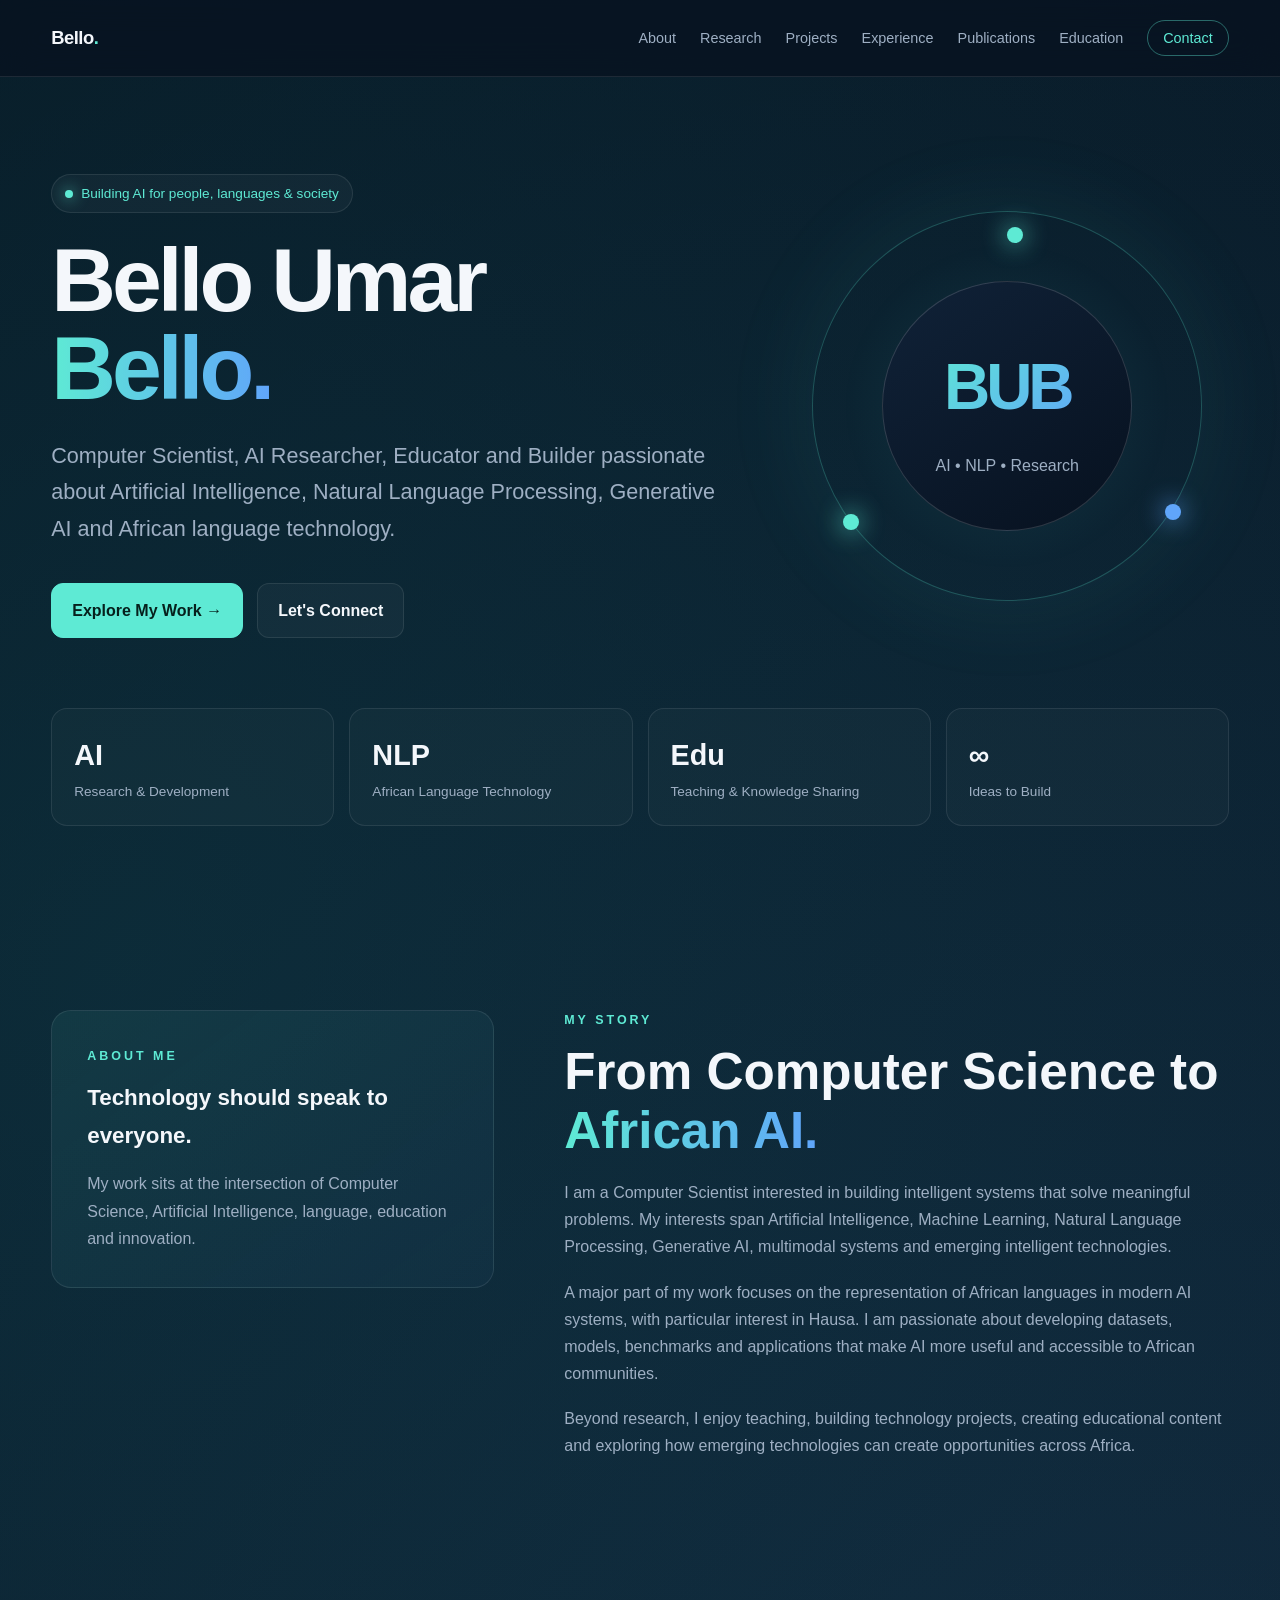
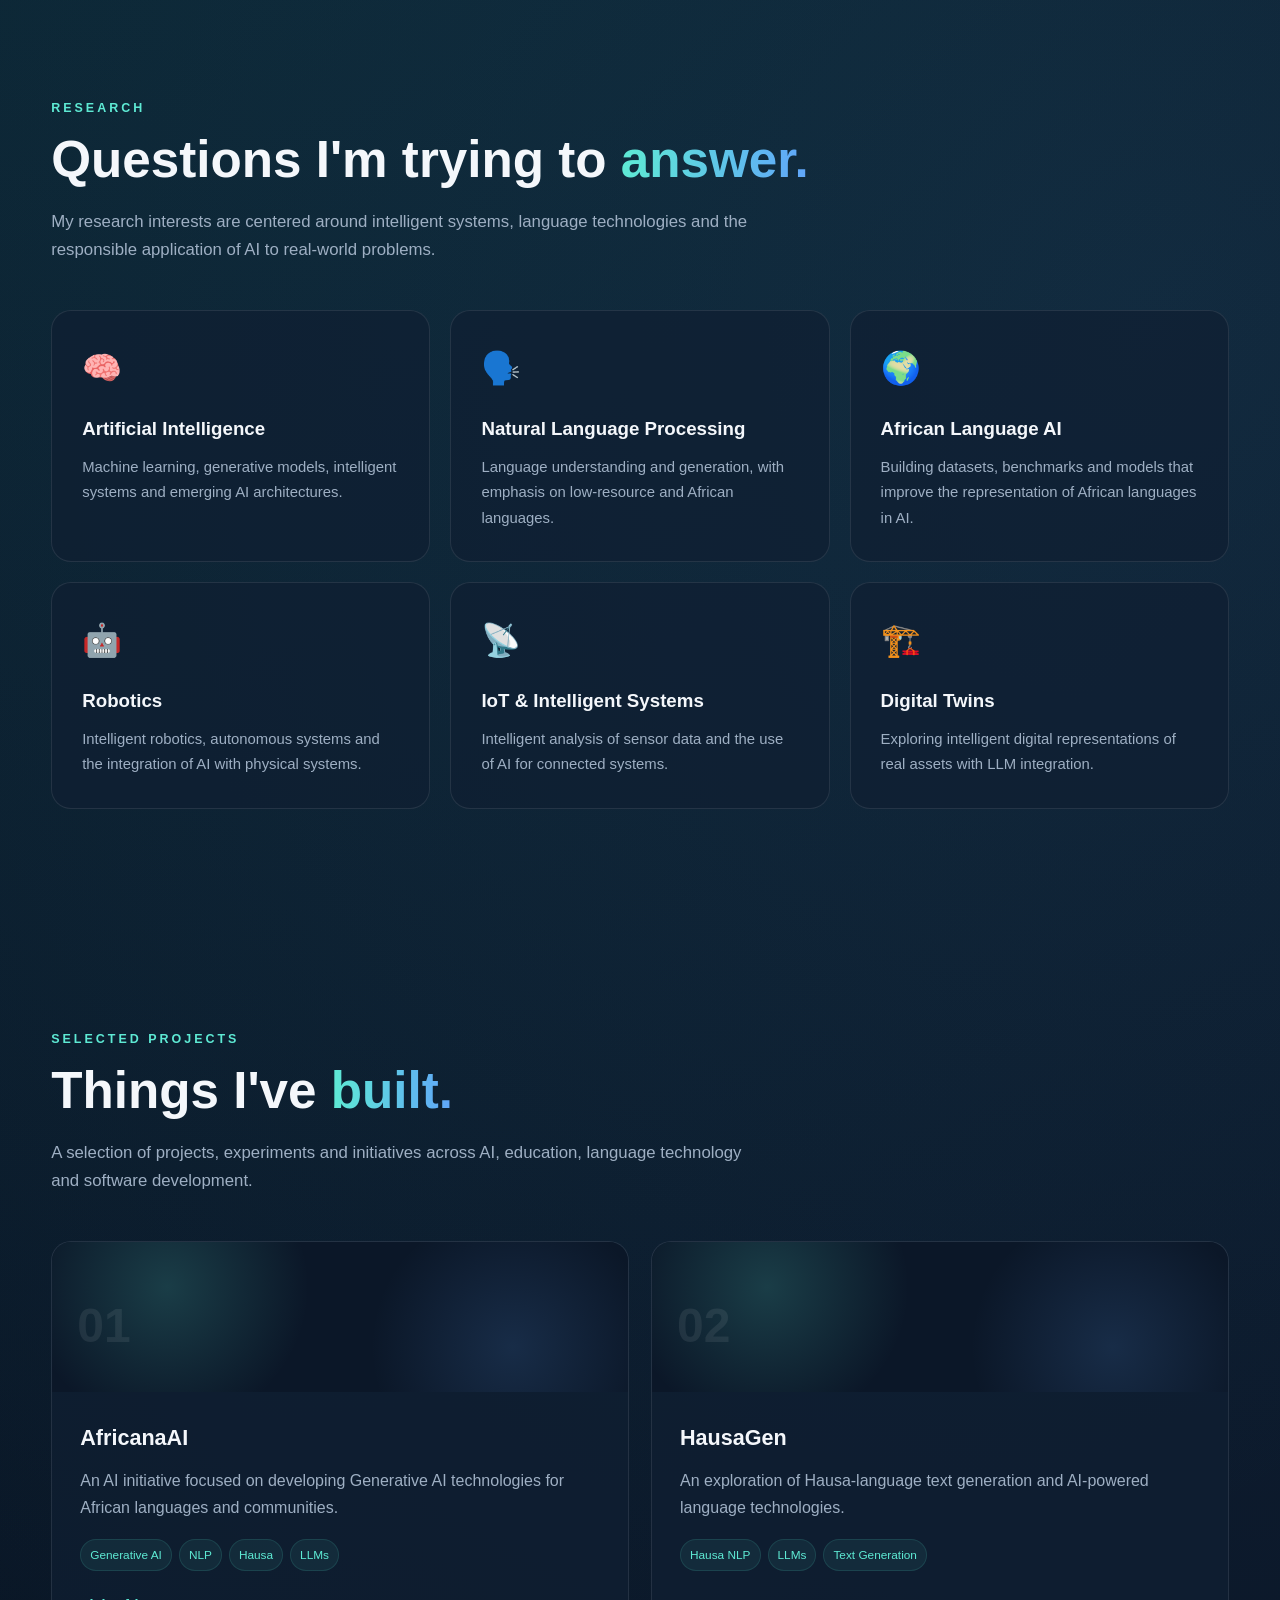
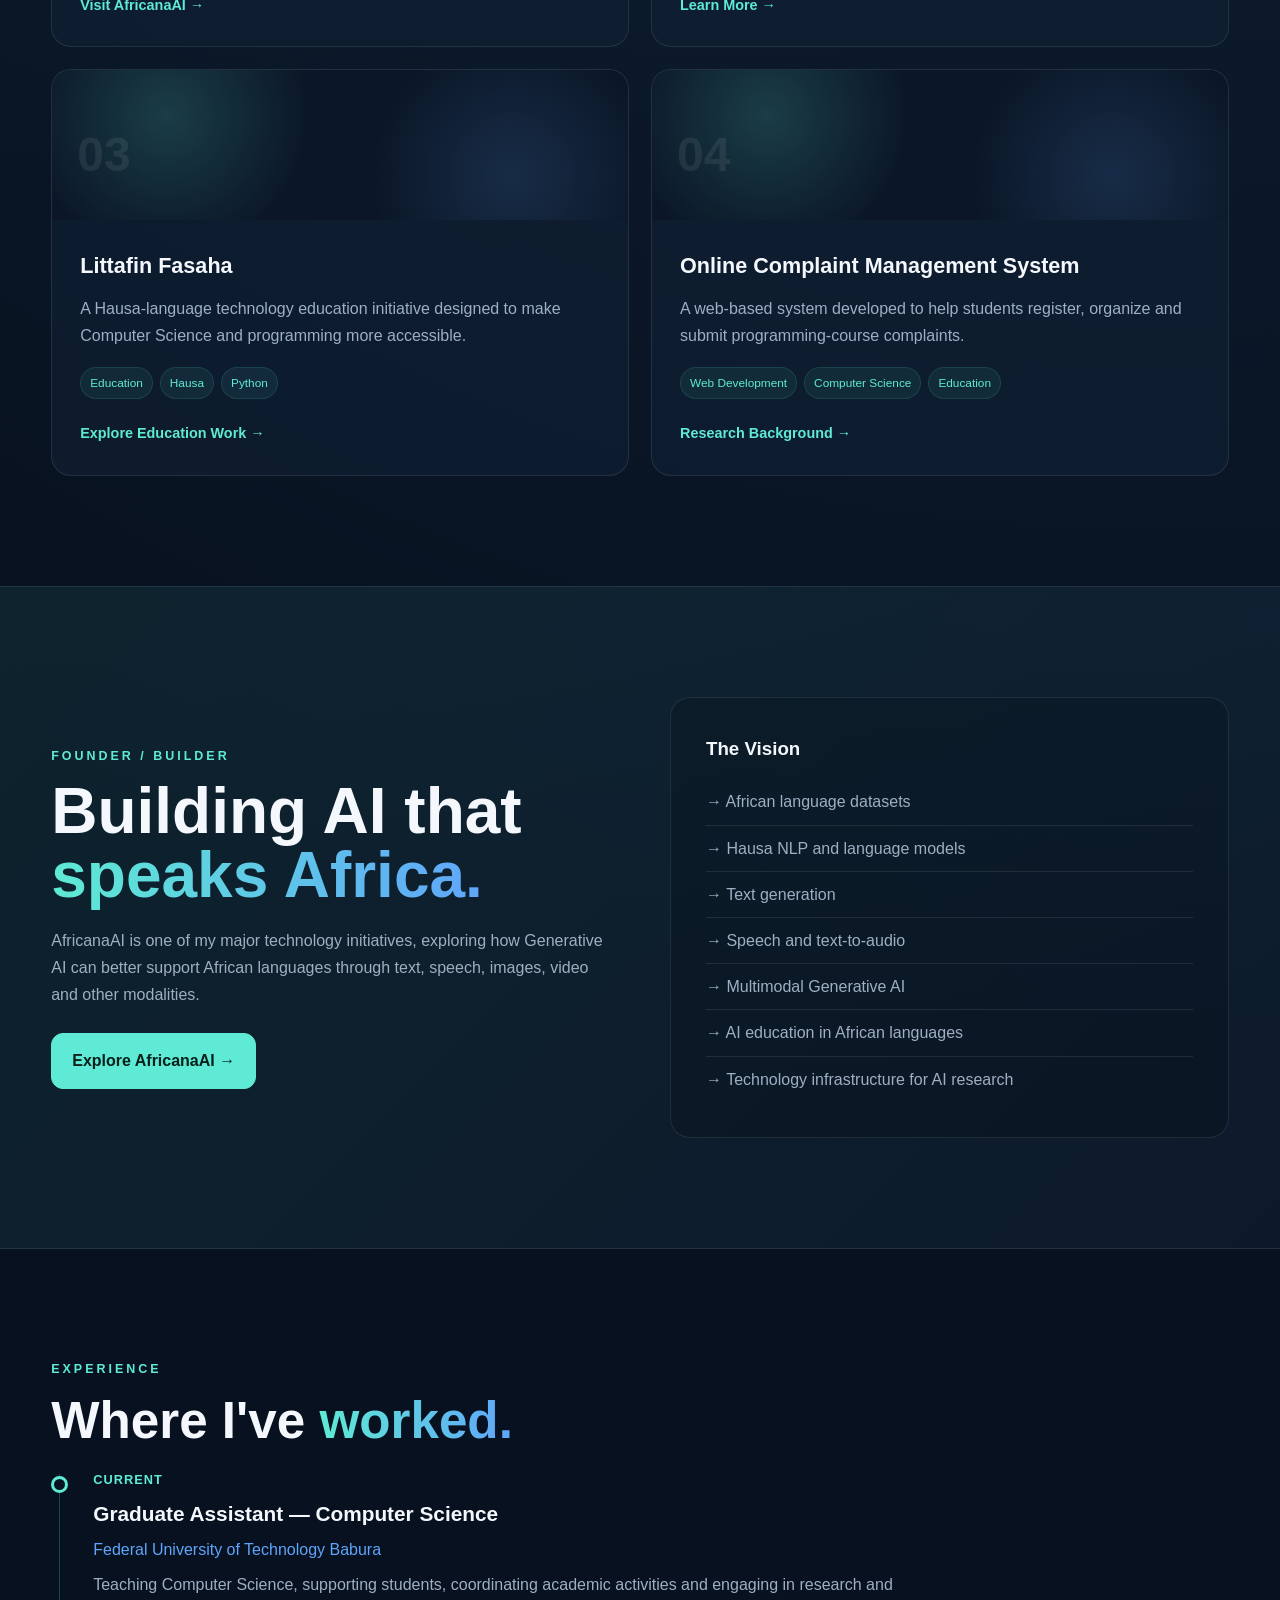
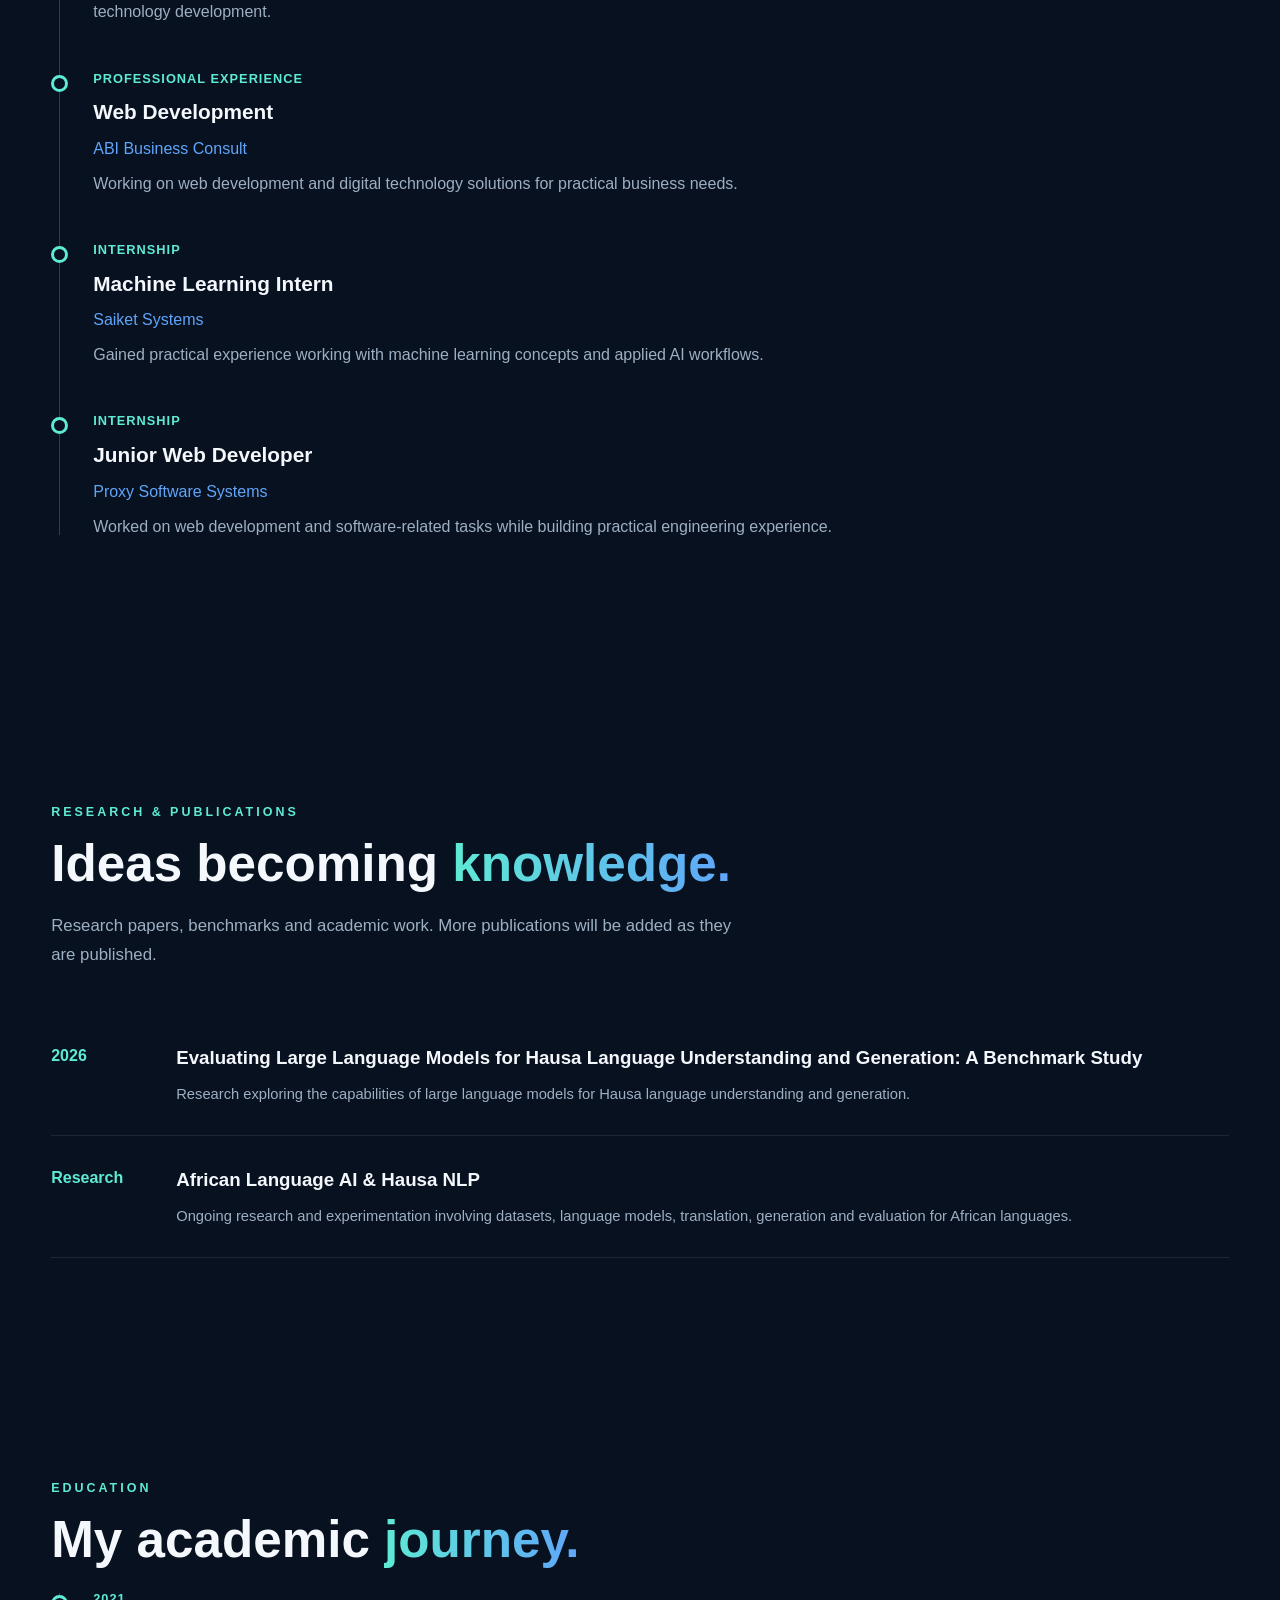
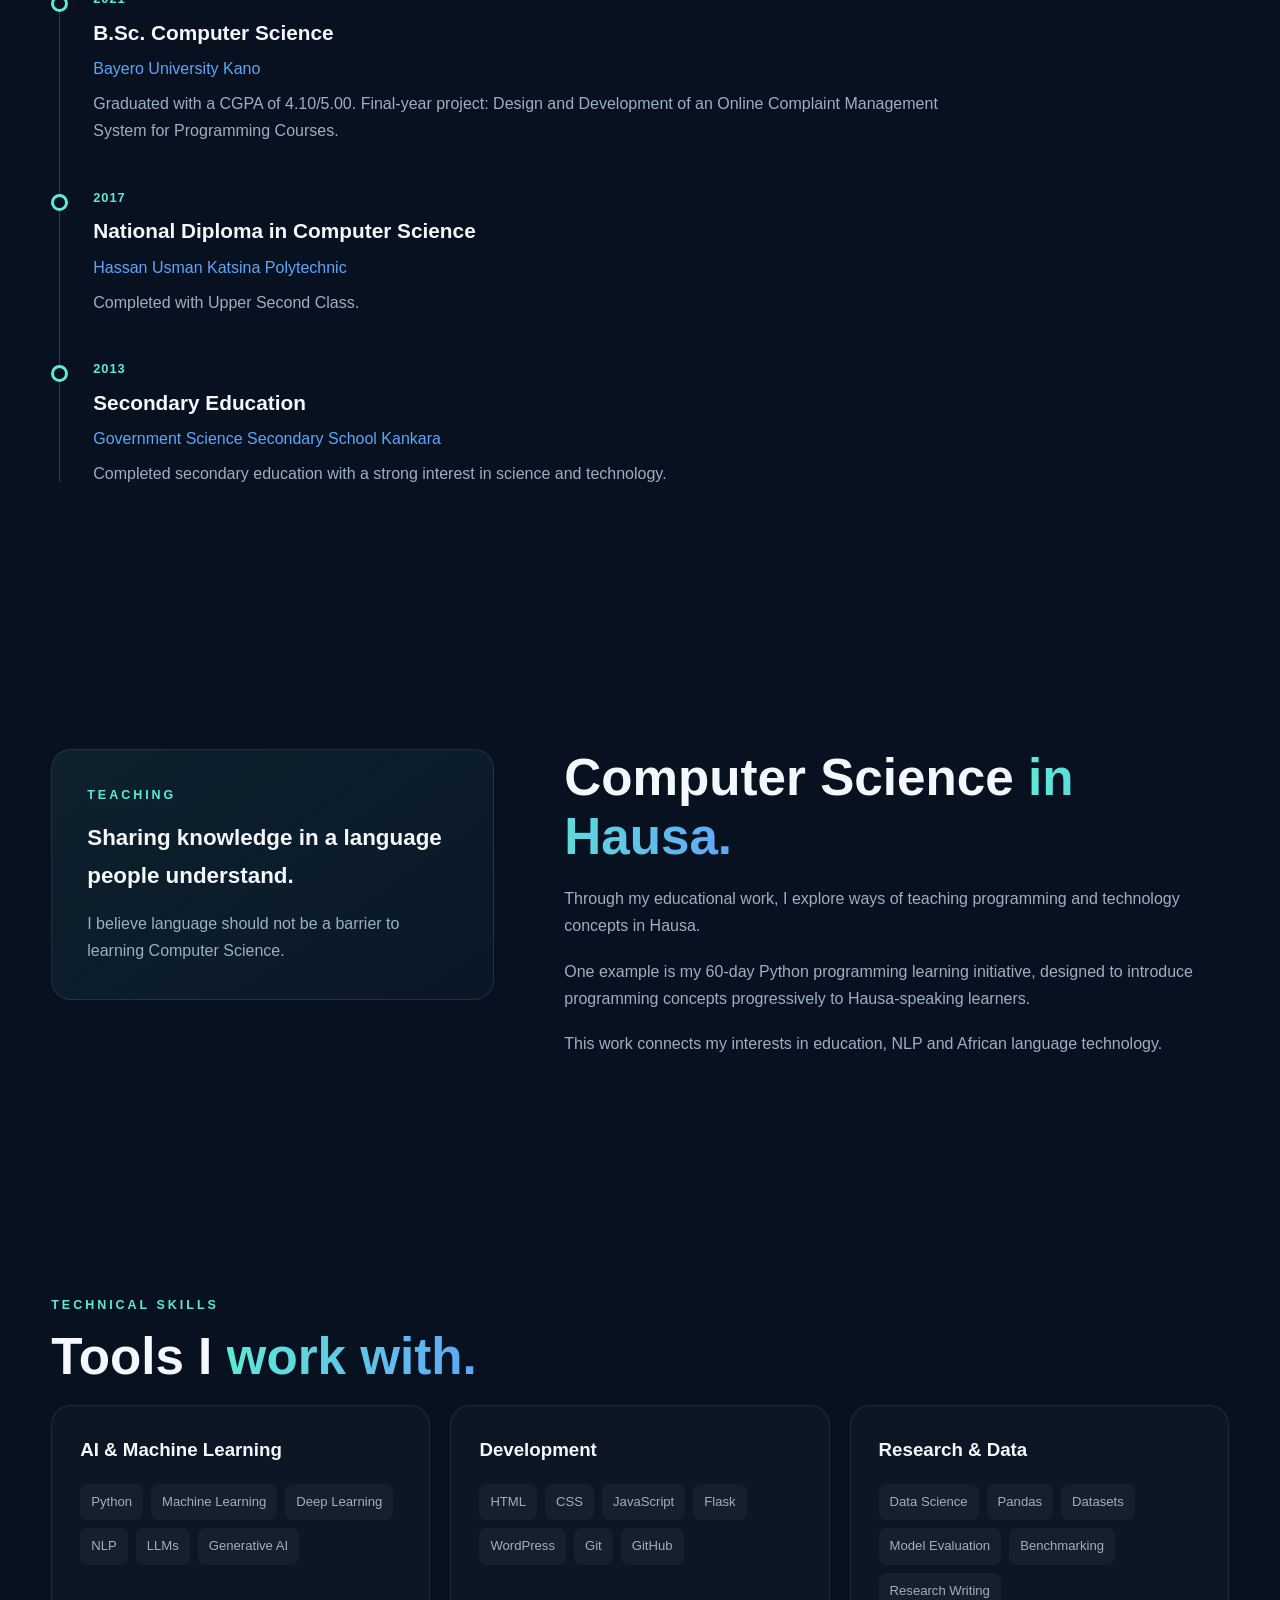
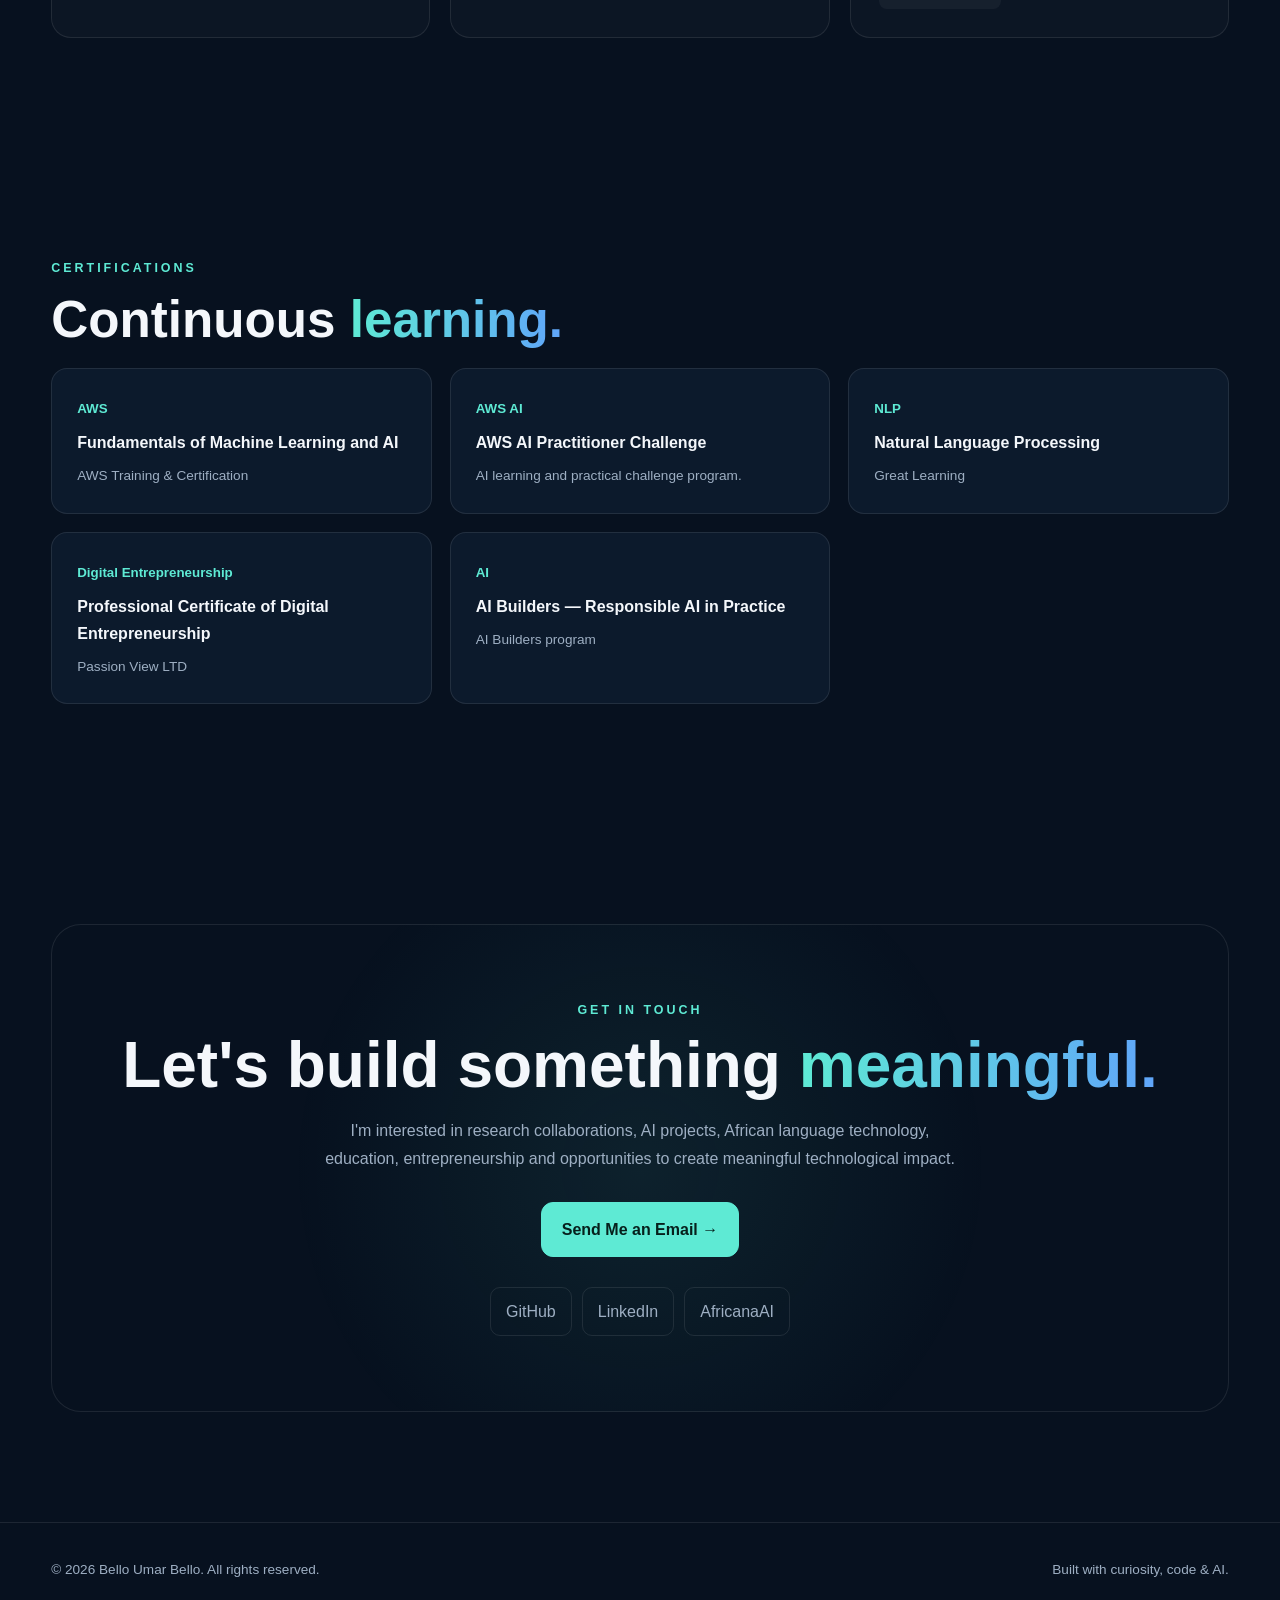
==== index.html @ d1563f97 "Create index.html" ====
<!DOCTYPE html>
<html lang="en">
<head>
    <meta charset="UTF-8">
    <meta name="viewport" content="width=device-width, initial-scale=1.0">

    <title>Bello Umar Bello | AI Researcher & Computer Scientist</title>

    <meta name="description" content="Bello Umar Bello — Computer Scientist, AI Researcher, Educator, and Founder working on African Language AI, NLP, Generative AI, and intelligent systems.">

    <meta name="author" content="Bello Umar Bello">

    <style>

        /* =========================================================
           GLOBAL
        ========================================================= */

        :root {
            --bg: #07111f;
            --bg-secondary: #0b1728;
            --card: rgba(16, 31, 50, 0.72);
            --card-solid: #0f1d30;
            --text: #f4f7fb;
            --muted: #9eafc3;
            --primary: #5eead4;
            --primary-dark: #14b8a6;
            --blue: #60a5fa;
            --border: rgba(255,255,255,0.09);
            --shadow: 0 20px 60px rgba(0,0,0,0.28);
            --radius: 20px;
            --max-width: 1180px;
        }

        * {
            margin: 0;
            padding: 0;
            box-sizing: border-box;
        }

        html {
            scroll-behavior: smooth;
        }

        body {
            font-family: Inter, -apple-system, BlinkMacSystemFont, "Segoe UI",
                         Roboto, Helvetica, Arial, sans-serif;
            background:
                radial-gradient(circle at 10% 10%, rgba(20,184,166,0.12), transparent 28%),
                radial-gradient(circle at 90% 20%, rgba(96,165,250,0.12), transparent 30%),
                var(--bg);
            color: var(--text);
            line-height: 1.7;
            overflow-x: hidden;
        }

        a {
            color: inherit;
            text-decoration: none;
        }

        img {
            max-width: 100%;
        }

        .container {
            width: min(92%, var(--max-width));
            margin: auto;
        }

        .section {
            padding: 110px 0;
            position: relative;
        }

        .section-label {
            color: var(--primary);
            text-transform: uppercase;
            letter-spacing: 3px;
            font-size: 0.78rem;
            font-weight: 700;
            margin-bottom: 12px;
        }

        .section-title {
            font-size: clamp(2rem, 4vw, 3.3rem);
            line-height: 1.15;
            margin-bottom: 18px;
        }

        .section-intro {
            max-width: 700px;
            color: var(--muted);
            font-size: 1.05rem;
            margin-bottom: 45px;
        }

        .gradient-text {
            background: linear-gradient(90deg, var(--primary), var(--blue));
            -webkit-background-clip: text;
            background-clip: text;
            color: transparent;
        }

        /* =========================================================
           NAVIGATION
        ========================================================= */

        header {
            position: fixed;
            top: 0;
            width: 100%;
            z-index: 1000;
            background: rgba(7,17,31,0.72);
            backdrop-filter: blur(18px);
            border-bottom: 1px solid var(--border);
        }

        nav {
            min-height: 76px;
            display: flex;
            align-items: center;
            justify-content: space-between;
        }

        .logo {
            font-weight: 800;
            font-size: 1.15rem;
            letter-spacing: -0.5px;
        }

        .logo span {
            color: var(--primary);
        }

        .nav-links {
            display: flex;
            align-items: center;
            gap: 24px;
            list-style: none;
        }

        .nav-links a {
            color: var(--muted);
            font-size: 0.9rem;
            transition: 0.3s;
        }

        .nav-links a:hover {
            color: var(--primary);
        }

        .nav-button {
            border: 1px solid rgba(94,234,212,0.4);
            padding: 9px 15px;
            border-radius: 999px;
            color: var(--primary) !important;
        }

        .menu-toggle {
            display: none;
            background: none;
            border: 0;
            color: white;
            font-size: 1.6rem;
            cursor: pointer;
        }

        /* =========================================================
           HERO
        ========================================================= */

        .hero {
            min-height: 100vh;
            display: flex;
            align-items: center;
            padding-top: 100px;
            position: relative;
        }

        .hero-grid {
            display: grid;
            grid-template-columns: 1.2fr 0.8fr;
            gap: 70px;
            align-items: center;
        }

        .hero-kicker {
            display: inline-flex;
            align-items: center;
            gap: 8px;
            padding: 7px 13px;
            border: 1px solid var(--border);
            background: rgba(255,255,255,0.035);
            border-radius: 999px;
            color: var(--primary);
            font-size: 0.85rem;
            margin-bottom: 24px;
        }

        .status-dot {
            width: 8px;
            height: 8px;
            background: var(--primary);
            border-radius: 50%;
            box-shadow: 0 0 15px var(--primary);
        }

        .hero h1 {
            font-size: clamp(3.2rem, 7vw, 6.5rem);
            line-height: 0.98;
            letter-spacing: -4px;
            margin-bottom: 25px;
        }

        .hero-subtitle {
            color: var(--muted);
            font-size: clamp(1.1rem, 2vw, 1.35rem);
            max-width: 680px;
            margin-bottom: 35px;
        }

        .hero-buttons {
            display: flex;
            flex-wrap: wrap;
            gap: 14px;
        }

        .btn {
            display: inline-flex;
            align-items: center;
            justify-content: center;
            gap: 9px;
            padding: 13px 20px;
            border-radius: 12px;
            font-weight: 700;
            transition: 0.3s;
            border: 1px solid var(--border);
        }

        .btn-primary {
            background: var(--primary);
            color: #06201c;
            border-color: var(--primary);
        }

        .btn-primary:hover {
            transform: translateY(-3px);
            box-shadow: 0 12px 30px rgba(94,234,212,0.2);
        }

        .btn-secondary {
            color: var(--text);
            background: rgba(255,255,255,0.035);
        }

        .btn-secondary:hover {
            border-color: var(--primary);
            color: var(--primary);
            transform: translateY(-3px);
        }

        .hero-card {
            position: relative;
        }

        .profile-orbit {
            width: min(390px, 80vw);
            height: min(390px, 80vw);
            margin: auto;
            border-radius: 50%;
            border: 1px solid rgba(94,234,212,0.25);
            display: flex;
            align-items: center;
            justify-content: center;
            position: relative;
            background:
                radial-gradient(circle, rgba(94,234,212,0.09), transparent 60%);
            box-shadow: 0 0 100px rgba(94,234,212,0.08);
        }

        .profile-inner {
            width: 250px;
            height: 250px;
            border-radius: 50%;
            border: 1px solid rgba(255,255,255,0.15);
            display: flex;
            align-items: center;
            justify-content: center;
            background:
                linear-gradient(145deg, #102238, #07111f);
            text-align: center;
            padding: 30px;
        }

        .profile-initials {
            font-size: 4rem;
            font-weight: 900;
            letter-spacing: -4px;
            background: linear-gradient(135deg, var(--primary), var(--blue));
            -webkit-background-clip: text;
            background-clip: text;
            color: transparent;
        }

        .orbit-dot {
            position: absolute;
            width: 16px;
            height: 16px;
            border-radius: 50%;
            background: var(--primary);
            box-shadow: 0 0 25px var(--primary);
        }

        .orbit-one {
            top: 15px;
            left: 50%;
        }

        .orbit-two {
            right: 20px;
            bottom: 80px;
            background: var(--blue);
            box-shadow: 0 0 25px var(--blue);
        }

        .orbit-three {
            left: 30px;
            bottom: 70px;
        }

        /* =========================================================
           STATS
        ========================================================= */

        .stats {
            display: grid;
            grid-template-columns: repeat(4, 1fr);
            gap: 15px;
            margin-top: 70px;
        }

        .stat {
            padding: 22px;
            border: 1px solid var(--border);
            border-radius: 16px;
            background: rgba(255,255,255,0.025);
        }

        .stat-number {
            font-size: 1.8rem;
            font-weight: 800;
        }

        .stat-label {
            color: var(--muted);
            font-size: 0.85rem;
        }

        /* =========================================================
           ABOUT
        ========================================================= */

        .about-grid {
            display: grid;
            grid-template-columns: 0.8fr 1.2fr;
            gap: 70px;
            align-items: start;
        }

        .about-highlight {
            padding: 35px;
            border-radius: var(--radius);
            background:
                linear-gradient(145deg, rgba(94,234,212,0.08), rgba(96,165,250,0.04));
            border: 1px solid var(--border);
        }

        .about-highlight h3 {
            font-size: 1.4rem;
            margin-bottom: 15px;
        }

        .about-highlight p {
            color: var(--muted);
        }

        .about-text p {
            color: var(--muted);
            margin-bottom: 18px;
        }

        /* =========================================================
           RESEARCH
        ========================================================= */

        .research-grid {
            display: grid;
            grid-template-columns: repeat(3, 1fr);
            gap: 20px;
        }

        .research-card {
            padding: 30px;
            background: var(--card);
            border: 1px solid var(--border);
            border-radius: var(--radius);
            transition: 0.35s;
        }

        .research-card:hover {
            transform: translateY(-7px);
            border-color: rgba(94,234,212,0.35);
        }

        .research-icon {
            font-size: 2rem;
            margin-bottom: 18px;
        }

        .research-card h3 {
            margin-bottom: 10px;
        }

        .research-card p {
            color: var(--muted);
            font-size: 0.93rem;
        }

        /* =========================================================
           PROJECTS
        ========================================================= */

        .projects-grid {
            display: grid;
            grid-template-columns: repeat(2, 1fr);
            gap: 22px;
        }

        .project-card {
            background: var(--card);
            border: 1px solid var(--border);
            border-radius: var(--radius);
            overflow: hidden;
            transition: 0.35s;
        }

        .project-card:hover {
            transform: translateY(-7px);
            border-color: rgba(96,165,250,0.35);
        }

        .project-top {
            height: 150px;
            padding: 25px;
            display: flex;
            align-items: flex-end;
            background:
                radial-gradient(circle at 20% 30%, rgba(94,234,212,0.18), transparent 30%),
                radial-gradient(circle at 80% 70%, rgba(96,165,250,0.15), transparent 30%),
                #0b1728;
        }

        .project-number {
            font-size: 3rem;
            font-weight: 900;
            color: rgba(255,255,255,0.08);
        }

        .project-content {
            padding: 28px;
        }

        .project-content h3 {
            font-size: 1.35rem;
            margin-bottom: 10px;
        }

        .project-content p {
            color: var(--muted);
            margin-bottom: 18px;
        }

        .tags {
            display: flex;
            flex-wrap: wrap;
            gap: 7px;
            margin-bottom: 20px;
        }

        .tag {
            font-size: 0.74rem;
            padding: 5px 9px;
            border-radius: 999px;
            background: rgba(94,234,212,0.07);
            color: var(--primary);
            border: 1px solid rgba(94,234,212,0.12);
        }

        .project-link {
            color: var(--primary);
            font-weight: 700;
            font-size: 0.9rem;
        }

        /* =========================================================
           AFRICANAAI FEATURE
        ========================================================= */

        .africana {
            background:
                linear-gradient(135deg,
                    rgba(94,234,212,0.08),
                    rgba(96,165,250,0.06));
            border-top: 1px solid var(--border);
            border-bottom: 1px solid var(--border);
        }

        .africana-grid {
            display: grid;
            grid-template-columns: 1fr 1fr;
            gap: 60px;
            align-items: center;
        }

        .africana-title {
            font-size: clamp(2.4rem, 5vw, 4.4rem);
            line-height: 1;
            margin-bottom: 20px;
        }

        .africana p {
            color: var(--muted);
            margin-bottom: 25px;
        }

        .vision-box {
            padding: 35px;
            border: 1px solid var(--border);
            border-radius: var(--radius);
            background: rgba(0,0,0,0.15);
        }

        .vision-box h3 {
            margin-bottom: 15px;
        }

        .vision-box ul {
            list-style: none;
        }

        .vision-box li {
            color: var(--muted);
            padding: 9px 0;
            border-bottom: 1px solid var(--border);
        }

        .vision-box li:last-child {
            border-bottom: 0;
        }

        /* =========================================================
           TIMELINE
        ========================================================= */

        .timeline {
            position: relative;
            max-width: 900px;
        }

        .timeline::before {
            content: "";
            position: absolute;
            left: 8px;
            top: 5px;
            bottom: 5px;
            width: 1px;
            background: rgba(94,234,212,0.25);
        }

        .timeline-item {
            position: relative;
            padding-left: 42px;
            margin-bottom: 42px;
        }

        .timeline-dot {
            position: absolute;
            left: 0;
            top: 7px;
            width: 17px;
            height: 17px;
            border-radius: 50%;
            background: var(--bg);
            border: 3px solid var(--primary);
        }

        .timeline-date {
            color: var(--primary);
            font-size: 0.8rem;
            font-weight: 700;
            text-transform: uppercase;
            letter-spacing: 1px;
        }

        .timeline-item h3 {
            margin: 5px 0;
            font-size: 1.3rem;
        }

        .timeline-item h4 {
            color: var(--blue);
            font-weight: 500;
            margin-bottom: 8px;
        }

        .timeline-item p {
            color: var(--muted);
        }

        /* =========================================================
           PUBLICATIONS
        ========================================================= */

        .publication {
            display: grid;
            grid-template-columns: 100px 1fr;
            gap: 25px;
            padding: 28px 0;
            border-bottom: 1px solid var(--border);
        }

        .publication-year {
            color: var(--primary);
            font-weight: 800;
        }

        .publication h3 {
            margin-bottom: 8px;
        }

        .publication p {
            color: var(--muted);
            font-size: 0.92rem;
        }

        /* =========================================================
           SKILLS
        ========================================================= */

        .skills-grid {
            display: grid;
            grid-template-columns: repeat(3, 1fr);
            gap: 20px;
        }

        .skill-group {
            padding: 28px;
            border: 1px solid var(--border);
            border-radius: var(--radius);
            background: rgba(255,255,255,0.025);
        }

        .skill-group h3 {
            margin-bottom: 18px;
        }

        .skill-list {
            display: flex;
            flex-wrap: wrap;
            gap: 8px;
        }

        .skill {
            padding: 7px 11px;
            background: rgba(255,255,255,0.045);
            color: var(--muted);
            border-radius: 8px;
            font-size: 0.82rem;
        }

        /* =========================================================
           CERTIFICATIONS
        ========================================================= */

        .cert-grid {
            display: grid;
            grid-template-columns: repeat(3, 1fr);
            gap: 18px;
        }

        .cert {
            padding: 25px;
            border: 1px solid var(--border);
            border-radius: 16px;
            background: var(--card);
        }

        .cert small {
            color: var(--primary);
            font-weight: 700;
        }

        .cert h3 {
            margin: 8px 0;
            font-size: 1rem;
        }

        .cert p {
            color: var(--muted);
            font-size: 0.85rem;
        }

        /* =========================================================
           CONTACT
        ========================================================= */

        .contact-box {
            text-align: center;
            padding: 75px 30px;
            border: 1px solid var(--border);
            border-radius: 30px;
            background:
                radial-gradient(circle at center, rgba(94,234,212,0.08), transparent 55%);
        }

        .contact-box h2 {
            font-size: clamp(2.2rem, 5vw, 4.5rem);
            line-height: 1;
            margin-bottom: 20px;
        }

        .contact-box p {
            color: var(--muted);
            max-width: 650px;
            margin: 0 auto 30px;
        }

        .socials {
            display: flex;
            justify-content: center;
            flex-wrap: wrap;
            gap: 10px;
            margin-top: 30px;
        }

        .social {
            padding: 10px 15px;
            border: 1px solid var(--border);
            border-radius: 10px;
            color: var(--muted);
            transition: 0.3s;
        }

        .social:hover {
            color: var(--primary);
            border-color: var(--primary);
        }

        /* =========================================================
           FOOTER
        ========================================================= */

        footer {
            padding: 35px 0;
            border-top: 1px solid var(--border);
            color: var(--muted);
            font-size: 0.85rem;
        }

        .footer-inner {
            display: flex;
            justify-content: space-between;
            gap: 20px;
            align-items: center;
        }

        /* =========================================================
           ANIMATIONS
        ========================================================= */

        .reveal {
            opacity: 0;
            transform: translateY(25px);
            transition: opacity 0.8s ease, transform 0.8s ease;
        }

        .reveal.visible {
            opacity: 1;
            transform: translateY(0);
        }

        .floating {
            animation: floating 5s ease-in-out infinite;
        }

        @keyframes floating {
            0%, 100% {
                transform: translateY(0);
            }

            50% {
                transform: translateY(-12px);
            }
        }

        /* =========================================================
           RESPONSIVE
        ========================================================= */

        @media (max-width: 900px) {

            .hero-grid,
            .about-grid,
            .africana-grid {
                grid-template-columns: 1fr;
            }

            .hero-card {
                order: -1;
            }

            .research-grid,
            .skills-grid,
            .cert-grid {
                grid-template-columns: repeat(2, 1fr);
            }

            .stats {
                grid-template-columns: repeat(2, 1fr);
            }

            .projects-grid {
                grid-template-columns: 1fr;
            }
        }

        @media (max-width: 700px) {

            .nav-links {
                position: absolute;
                top: 76px;
                left: 0;
                width: 100%;
                display: none;
                flex-direction: column;
                align-items: flex-start;
                padding: 25px;
                background: #07111f;
                border-bottom: 1px solid var(--border);
            }

            .nav-links.active {
                display: flex;
            }

            .menu-toggle {
                display: block;
            }

            .hero h1 {
                letter-spacing: -2px;
            }

            .research-grid,
            .skills-grid,
            .cert-grid {
                grid-template-columns: 1fr;
            }

            .stats {
                grid-template-columns: 1fr 1fr;
            }

            .publication {
                grid-template-columns: 1fr;
                gap: 5px;
            }

            .footer-inner {
                flex-direction: column;
                text-align: center;
            }

            .section {
                padding: 80px 0;
            }
        }

    </style>
</head>

<body>

<!-- =========================================================
     NAVIGATION
========================================================= -->

<header>
    <div class="container">
        <nav>

            <a href="#home" class="logo">
                Bello<span>.</span>
            </a>

            <button class="menu-toggle" id="menuToggle">
                ☰
            </button>

            <ul class="nav-links" id="navLinks">
                <li><a href="#about">About</a></li>
                <li><a href="#research">Research</a></li>
                <li><a href="#projects">Projects</a></li>
                <li><a href="#experience">Experience</a></li>
                <li><a href="#publications">Publications</a></li>
                <li><a href="#education">Education</a></li>
                <li><a href="#contact" class="nav-button">Contact</a></li>
            </ul>

        </nav>
    </div>
</header>


<!-- =========================================================
     HERO
========================================================= -->

<main>

<section class="hero" id="home">

    <div class="container">

        <div class="hero-grid">

            <div class="reveal">

                <div class="hero-kicker">
                    <span class="status-dot"></span>
                    Building AI for people, languages & society
                </div>

                <h1>
                    Bello Umar<br>
                    <span class="gradient-text">Bello.</span>
                </h1>

                <p class="hero-subtitle">
                    Computer Scientist, AI Researcher, Educator and Builder
                    passionate about Artificial Intelligence, Natural Language
                    Processing, Generative AI and African language technology.
                </p>

                <div class="hero-buttons">

                    <a href="#projects" class="btn btn-primary">
                        Explore My Work →
                    </a>

                    <a href="#contact" class="btn btn-secondary">
                        Let's Connect
                    </a>

                </div>

            </div>


            <div class="hero-card reveal floating">

                <div class="profile-orbit">

                    <span class="orbit-dot orbit-one"></span>
                    <span class="orbit-dot orbit-two"></span>
                    <span class="orbit-dot orbit-three"></span>

                    <div class="profile-inner">

                        <div>
                            <div class="profile-initials">
                                BUB
                            </div>

                            <p style="color: var(--muted); margin-top: 10px;">
                                AI • NLP • Research
                            </p>
                        </div>

                    </div>

                </div>

            </div>

        </div>


        <div class="stats reveal">

            <div class="stat">
                <div class="stat-number">AI</div>
                <div class="stat-label">Research & Development</div>
            </div>

            <div class="stat">
                <div class="stat-number">NLP</div>
                <div class="stat-label">African Language Technology</div>
            </div>

            <div class="stat">
                <div class="stat-number">Edu</div>
                <div class="stat-label">Teaching & Knowledge Sharing</div>
            </div>

            <div class="stat">
                <div class="stat-number">∞</div>
                <div class="stat-label">Ideas to Build</div>
            </div>

        </div>

    </div>

</section>


<!-- =========================================================
     ABOUT
========================================================= -->

<section class="section" id="about">

    <div class="container">

        <div class="about-grid">

            <div class="about-highlight reveal">

                <div class="section-label">About Me</div>

                <h3>
                    Technology should speak to everyone.
                </h3>

                <p>
                    My work sits at the intersection of Computer Science,
                    Artificial Intelligence, language, education and
                    innovation.
                </p>

            </div>


            <div class="about-text reveal">

                <div class="section-label">My Story</div>

                <h2 class="section-title">
                    From Computer Science to
                    <span class="gradient-text">African AI.</span>
                </h2>

                <p>
                    I am a Computer Scientist interested in building intelligent
                    systems that solve meaningful problems. My interests span
                    Artificial Intelligence, Machine Learning, Natural Language
                    Processing, Generative AI, multimodal systems and emerging
                    intelligent technologies.
                </p>

                <p>
                    A major part of my work focuses on the representation of
                    African languages in modern AI systems, with particular
                    interest in Hausa. I am passionate about developing
                    datasets, models, benchmarks and applications that make AI
                    more useful and accessible to African communities.
                </p>

                <p>
                    Beyond research, I enjoy teaching, building technology
                    projects, creating educational content and exploring how
                    emerging technologies can create opportunities across
                    Africa.
                </p>

            </div>

        </div>

    </div>

</section>


<!-- =========================================================
     RESEARCH
========================================================= -->

<section class="section" id="research">

    <div class="container">

        <div class="reveal">

            <div class="section-label">Research</div>

            <h2 class="section-title">
                Questions I'm trying to <span class="gradient-text">answer.</span>
            </h2>

            <p class="section-intro">
                My research interests are centered around intelligent systems,
                language technologies and the responsible application of AI
                to real-world problems.
            </p>

        </div>


        <div class="research-grid">

            <div class="research-card reveal">
                <div class="research-icon">🧠</div>
                <h3>Artificial Intelligence</h3>
                <p>
                    Machine learning, generative models, intelligent systems
                    and emerging AI architectures.
                </p>
            </div>

            <div class="research-card reveal">
                <div class="research-icon">🗣️</div>
                <h3>Natural Language Processing</h3>
                <p>
                    Language understanding and generation, with emphasis on
                    low-resource and African languages.
                </p>
            </div>

            <div class="research-card reveal">
                <div class="research-icon">🌍</div>
                <h3>African Language AI</h3>
                <p>
                    Building datasets, benchmarks and models that improve the
                    representation of African languages in AI.
                </p>
            </div>

            <div class="research-card reveal">
                <div class="research-icon">🤖</div>
                <h3>Robotics</h3>
                <p>
                    Intelligent robotics, autonomous systems and the
                    integration of AI with physical systems.
                </p>
            </div>

            <div class="research-card reveal">
                <div class="research-icon">📡</div>
                <h3>IoT & Intelligent Systems</h3>
                <p>
                    Intelligent analysis of sensor data and the use of AI
                    for connected systems.
                </p>
            </div>

            <div class="research-card reveal">
                <div class="research-icon">🏗️</div>
                <h3>Digital Twins</h3>
                <p>
                    Exploring intelligent digital representations of real
                    assets with LLM integration.
                </p>
            </div>

        </div>

    </div>

</section>


<!-- =========================================================
     PROJECTS
========================================================= -->

<section class="section" id="projects">

    <div class="container">

        <div class="reveal">

            <div class="section-label">Selected Projects</div>

            <h2 class="section-title">
                Things I've <span class="gradient-text">built.</span>
            </h2>

            <p class="section-intro">
                A selection of projects, experiments and initiatives across
                AI, education, language technology and software development.
            </p>

        </div>


        <div class="projects-grid">

            <article class="project-card reveal">

                <div class="project-top">
                    <div class="project-number">01</div>
                </div>

                <div class="project-content">

                    <h3>AfricanaAI</h3>

                    <p>
                        An AI initiative focused on developing Generative AI
                        technologies for African languages and communities.
                    </p>

                    <div class="tags">
                        <span class="tag">Generative AI</span>
                        <span class="tag">NLP</span>
                        <span class="tag">Hausa</span>
                        <span class="tag">LLMs</span>
                    </div>

                    <a class="project-link"
                       href="https://africanaai.com"
                       target="_blank">
                        Visit AfricanaAI →
                    </a>

                </div>

            </article>


            <article class="project-card reveal">

                <div class="project-top">
                    <div class="project-number">02</div>
                </div>

                <div class="project-content">

                    <h3>HausaGen</h3>

                    <p>
                        An exploration of Hausa-language text generation and
                        AI-powered language technologies.
                    </p>

                    <div class="tags">
                        <span class="tag">Hausa NLP</span>
                        <span class="tag">LLMs</span>
                        <span class="tag">Text Generation</span>
                    </div>

                    <a class="project-link" href="#africanaai">
                        Learn More →
                    </a>

                </div>

            </article>


            <article class="project-card reveal">

                <div class="project-top">
                    <div class="project-number">03</div>
                </div>

                <div class="project-content">

                    <h3>Littafin Fasaha</h3>

                    <p>
                        A Hausa-language technology education initiative designed
                        to make Computer Science and programming more accessible.
                    </p>

                    <div class="tags">
                        <span class="tag">Education</span>
                        <span class="tag">Hausa</span>
                        <span class="tag">Python</span>
                    </div>

                    <a class="project-link" href="#teaching">
                        Explore Education Work →
                    </a>

                </div>

            </article>


            <article class="project-card reveal">

                <div class="project-top">
                    <div class="project-number">04</div>
                </div>

                <div class="project-content">

                    <h3>Online Complaint Management System</h3>

                    <p>
                        A web-based system developed to help students register,
                        organize and submit programming-course complaints.
                    </p>

                    <div class="tags">
                        <span class="tag">Web Development</span>
                        <span class="tag">Computer Science</span>
                        <span class="tag">Education</span>
                    </div>

                    <a class="project-link" href="#contact">
                        Research Background →
                    </a>

                </div>

            </article>

        </div>

    </div>

</section>


<!-- =========================================================
     AFRICANAAI
========================================================= -->

<section class="section africana" id="africanaai">

    <div class="container">

        <div class="africana-grid">

            <div class="reveal">

                <div class="section-label">Founder / Builder</div>

                <h2 class="africana-title">
                    Building AI that
                    <span class="gradient-text">speaks Africa.</span>
                </h2>

                <p>
                    AfricanaAI is one of my major technology initiatives,
                    exploring how Generative AI can better support African
                    languages through text, speech, images, video and other
                    modalities.
                </p>

                <a href="https://africanaai.com"
                   target="_blank"
                   class="btn btn-primary">
                    Explore AfricanaAI →
                </a>

            </div>


            <div class="vision-box reveal">

                <h3>The Vision</h3>

                <ul>
                    <li>→ African language datasets</li>
                    <li>→ Hausa NLP and language models</li>
                    <li>→ Text generation</li>
                    <li>→ Speech and text-to-audio</li>
                    <li>→ Multimodal Generative AI</li>
                    <li>→ AI education in African languages</li>
                    <li>→ Technology infrastructure for AI research</li>
                </ul>

            </div>

        </div>

    </div>

</section>


<!-- =========================================================
     EXPERIENCE
========================================================= -->

<section class="section" id="experience">

    <div class="container">

        <div class="reveal">

            <div class="section-label">Experience</div>

            <h2 class="section-title">
                Where I've <span class="gradient-text">worked.</span>
            </h2>

        </div>


        <div class="timeline">

            <div class="timeline-item reveal">

                <span class="timeline-dot"></span>

                <div class="timeline-date">
                    Current
                </div>

                <h3>Graduate Assistant — Computer Science</h3>

                <h4>Federal University of Technology Babura</h4>

                <p>
                    Teaching Computer Science, supporting students, coordinating
                    academic activities and engaging in research and technology
                    development.
                </p>

            </div>


            <div class="timeline-item reveal">

                <span class="timeline-dot"></span>

                <div class="timeline-date">
                    Professional Experience
                </div>

                <h3>Web Development</h3>

                <h4>ABI Business Consult</h4>

                <p>
                    Working on web development and digital technology solutions
                    for practical business needs.
                </p>

            </div>


            <div class="timeline-item reveal">

                <span class="timeline-dot"></span>

                <div class="timeline-date">
                    Internship
                </div>

                <h3>Machine Learning Intern</h3>

                <h4>Saiket Systems</h4>

                <p>
                    Gained practical experience working with machine learning
                    concepts and applied AI workflows.
                </p>

            </div>


            <div class="timeline-item reveal">

                <span class="timeline-dot"></span>

                <div class="timeline-date">
                    Internship
                </div>

                <h3>Junior Web Developer</h3>

                <h4>Proxy Software Systems</h4>

                <p>
                    Worked on web development and software-related tasks while
                    building practical engineering experience.
                </p>

            </div>

        </div>

    </div>

</section>


<!-- =========================================================
     PUBLICATIONS
========================================================= -->

<section class="section" id="publications">

    <div class="container">

        <div class="reveal">

            <div class="section-label">Research & Publications</div>

            <h2 class="section-title">
                Ideas becoming <span class="gradient-text">knowledge.</span>
            </h2>

            <p class="section-intro">
                Research papers, benchmarks and academic work. More
                publications will be added as they are published.
            </p>

        </div>


        <div class="publication reveal">

            <div class="publication-year">
                2026
            </div>

            <div>

                <h3>
                    Evaluating Large Language Models for Hausa Language
                    Understanding and Generation: A Benchmark Study
                </h3>

                <p>
                    Research exploring the capabilities of large language models
                    for Hausa language understanding and generation.
                </p>

            </div>

        </div>


        <div class="publication reveal">

            <div class="publication-year">
                Research
            </div>

            <div>

                <h3>
                    African Language AI & Hausa NLP
                </h3>

                <p>
                    Ongoing research and experimentation involving datasets,
                    language models, translation, generation and evaluation
                    for African languages.
                </p>

            </div>

        </div>

    </div>

</section>


<!-- =========================================================
     EDUCATION
========================================================= -->

<section class="section" id="education">

    <div class="container">

        <div class="reveal">

            <div class="section-label">Education</div>

            <h2 class="section-title">
                My academic <span class="gradient-text">journey.</span>
            </h2>

        </div>


        <div class="timeline">

            <div class="timeline-item reveal">

                <span class="timeline-dot"></span>

                <div class="timeline-date">
                    2021
                </div>

                <h3>B.Sc. Computer Science</h3>

                <h4>Bayero University Kano</h4>

                <p>
                    Graduated with a CGPA of 4.10/5.00. Final-year project:
                    Design and Development of an Online Complaint Management
                    System for Programming Courses.
                </p>

            </div>


            <div class="timeline-item reveal">

                <span class="timeline-dot"></span>

                <div class="timeline-date">
                    2017
                </div>

                <h3>National Diploma in Computer Science</h3>

                <h4>Hassan Usman Katsina Polytechnic</h4>

                <p>
                    Completed with Upper Second Class.
                </p>

            </div>


            <div class="timeline-item reveal">

                <span class="timeline-dot"></span>

                <div class="timeline-date">
                    2013
                </div>

                <h3>Secondary Education</h3>

                <h4>Government Science Secondary School Kankara</h4>

                <p>
                    Completed secondary education with a strong interest in
                    science and technology.
                </p>

            </div>

        </div>

    </div>

</section>


<!-- =========================================================
     TEACHING
========================================================= -->

<section class="section" id="teaching">

    <div class="container">

        <div class="about-grid">

            <div class="about-highlight reveal">

                <div class="section-label">Teaching</div>

                <h3>
                    Sharing knowledge in a language people understand.
                </h3>

                <p>
                    I believe language should not be a barrier to learning
                    Computer Science.
                </p>

            </div>


            <div class="about-text reveal">

                <h2 class="section-title">
                    Computer Science
                    <span class="gradient-text">in Hausa.</span>
                </h2>

                <p>
                    Through my educational work, I explore ways of teaching
                    programming and technology concepts in Hausa.
                </p>

                <p>
                    One example is my 60-day Python programming learning
                    initiative, designed to introduce programming concepts
                    progressively to Hausa-speaking learners.
                </p>

                <p>
                    This work connects my interests in education, NLP and
                    African language technology.
                </p>

            </div>

        </div>

    </div>

</section>


<!-- =========================================================
     SKILLS
========================================================= -->

<section class="section" id="skills">

    <div class="container">

        <div class="reveal">

            <div class="section-label">Technical Skills</div>

            <h2 class="section-title">
                Tools I <span class="gradient-text">work with.</span>
            </h2>

        </div>


        <div class="skills-grid">

            <div class="skill-group reveal">

                <h3>AI & Machine Learning</h3>

                <div class="skill-list">
                    <span class="skill">Python</span>
                    <span class="skill">Machine Learning</span>
                    <span class="skill">Deep Learning</span>
                    <span class="skill">NLP</span>
                    <span class="skill">LLMs</span>
                    <span class="skill">Generative AI</span>
                </div>

            </div>


            <div class="skill-group reveal">

                <h3>Development</h3>

                <div class="skill-list">
                    <span class="skill">HTML</span>
                    <span class="skill">CSS</span>
                    <span class="skill">JavaScript</span>
                    <span class="skill">Flask</span>
                    <span class="skill">WordPress</span>
                    <span class="skill">Git</span>
                    <span class="skill">GitHub</span>
                </div>

            </div>


            <div class="skill-group reveal">

                <h3>Research & Data</h3>

                <div class="skill-list">
                    <span class="skill">Data Science</span>
                    <span class="skill">Pandas</span>
                    <span class="skill">Datasets</span>
                    <span class="skill">Model Evaluation</span>
                    <span class="skill">Benchmarking</span>
                    <span class="skill">Research Writing</span>
                </div>

            </div>

        </div>

    </div>

</section>


<!-- =========================================================
     CERTIFICATIONS
========================================================= -->

<section class="section" id="certifications">

    <div class="container">

        <div class="reveal">

            <div class="section-label">Certifications</div>

            <h2 class="section-title">
                Continuous <span class="gradient-text">learning.</span>
            </h2>

        </div>


        <div class="cert-grid">

            <div class="cert reveal">

                <small>AWS</small>

                <h3>
                    Fundamentals of Machine Learning and AI
                </h3>

                <p>
                    AWS Training & Certification
                </p>

            </div>


            <div class="cert reveal">

                <small>AWS AI</small>

                <h3>
                    AWS AI Practitioner Challenge
                </h3>

                <p>
                    AI learning and practical challenge program.
                </p>

            </div>


            <div class="cert reveal">

                <small>NLP</small>

                <h3>
                    Natural Language Processing
                </h3>

                <p>
                    Great Learning
                </p>

            </div>


            <div class="cert reveal">

                <small>Digital Entrepreneurship</small>

                <h3>
                    Professional Certificate of Digital Entrepreneurship
                </h3>

                <p>
                    Passion View LTD
                </p>

            </div>


            <div class="cert reveal">

                <small>AI</small>

                <h3>
                    AI Builders — Responsible AI in Practice
                </h3>

                <p>
                    AI Builders program
                </p>

            </div>

        </div>

    </div>

</section>


<!-- =========================================================
     CONTACT
========================================================= -->

<section class="section" id="contact">

    <div class="container">

        <div class="contact-box reveal">

            <div class="section-label">
                Get In Touch
            </div>

            <h2>
                Let's build something
                <span class="gradient-text">meaningful.</span>
            </h2>

            <p>
                I'm interested in research collaborations, AI projects,
                African language technology, education, entrepreneurship and
                opportunities to create meaningful technological impact.
            </p>

            <a href="mailto:YOUR_EMAIL@example.com"
               class="btn btn-primary">
                Send Me an Email →
            </a>


            <div class="socials">

                <a class="social"
                   href="https://github.com/belloumarbello"
                   target="_blank">
                    GitHub
                </a>

                <a class="social"
                   href="https://www.linkedin.com"
                   target="_blank">
                    LinkedIn
                </a>

                <a class="social"
                   href="https://africanaai.com"
                   target="_blank">
                    AfricanaAI
                </a>

            </div>

        </div>

    </div>

</section>

</main>


<!-- =========================================================
     FOOTER
========================================================= -->

<footer>

    <div class="container">

        <div class="footer-inner">

            <div>
                © <span id="year"></span> Bello Umar Bello.
                All rights reserved.
            </div>

            <div>
                Built with curiosity, code & AI.
            </div>

        </div>

    </div>

</footer>


<!-- =========================================================
     JAVASCRIPT
========================================================= -->

<script>

    // Mobile navigation
    const menuToggle = document.getElementById("menuToggle");
    const navLinks = document.getElementById("navLinks");

    menuToggle.addEventListener("click", () => {
        navLinks.classList.toggle("active");
    });


    // Close mobile menu after clicking a link
    document.querySelectorAll(".nav-links a").forEach(link => {

        link.addEventListener("click", () => {
            navLinks.classList.remove("active");
        });

    });


    // Reveal animations
    const observer = new IntersectionObserver(
        (entries) => {

            entries.forEach(entry => {

                if (entry.isIntersecting) {
                    entry.target.classList.add("visible");
                }

            });

        },
        {
            threshold: 0.12
        }
    );


    document.querySelectorAll(".reveal").forEach(element => {
        observer.observe(element);
    });


    // Current year
    document.getElementById("year").textContent =
        new Date().getFullYear();

</script>

</body>
</html>
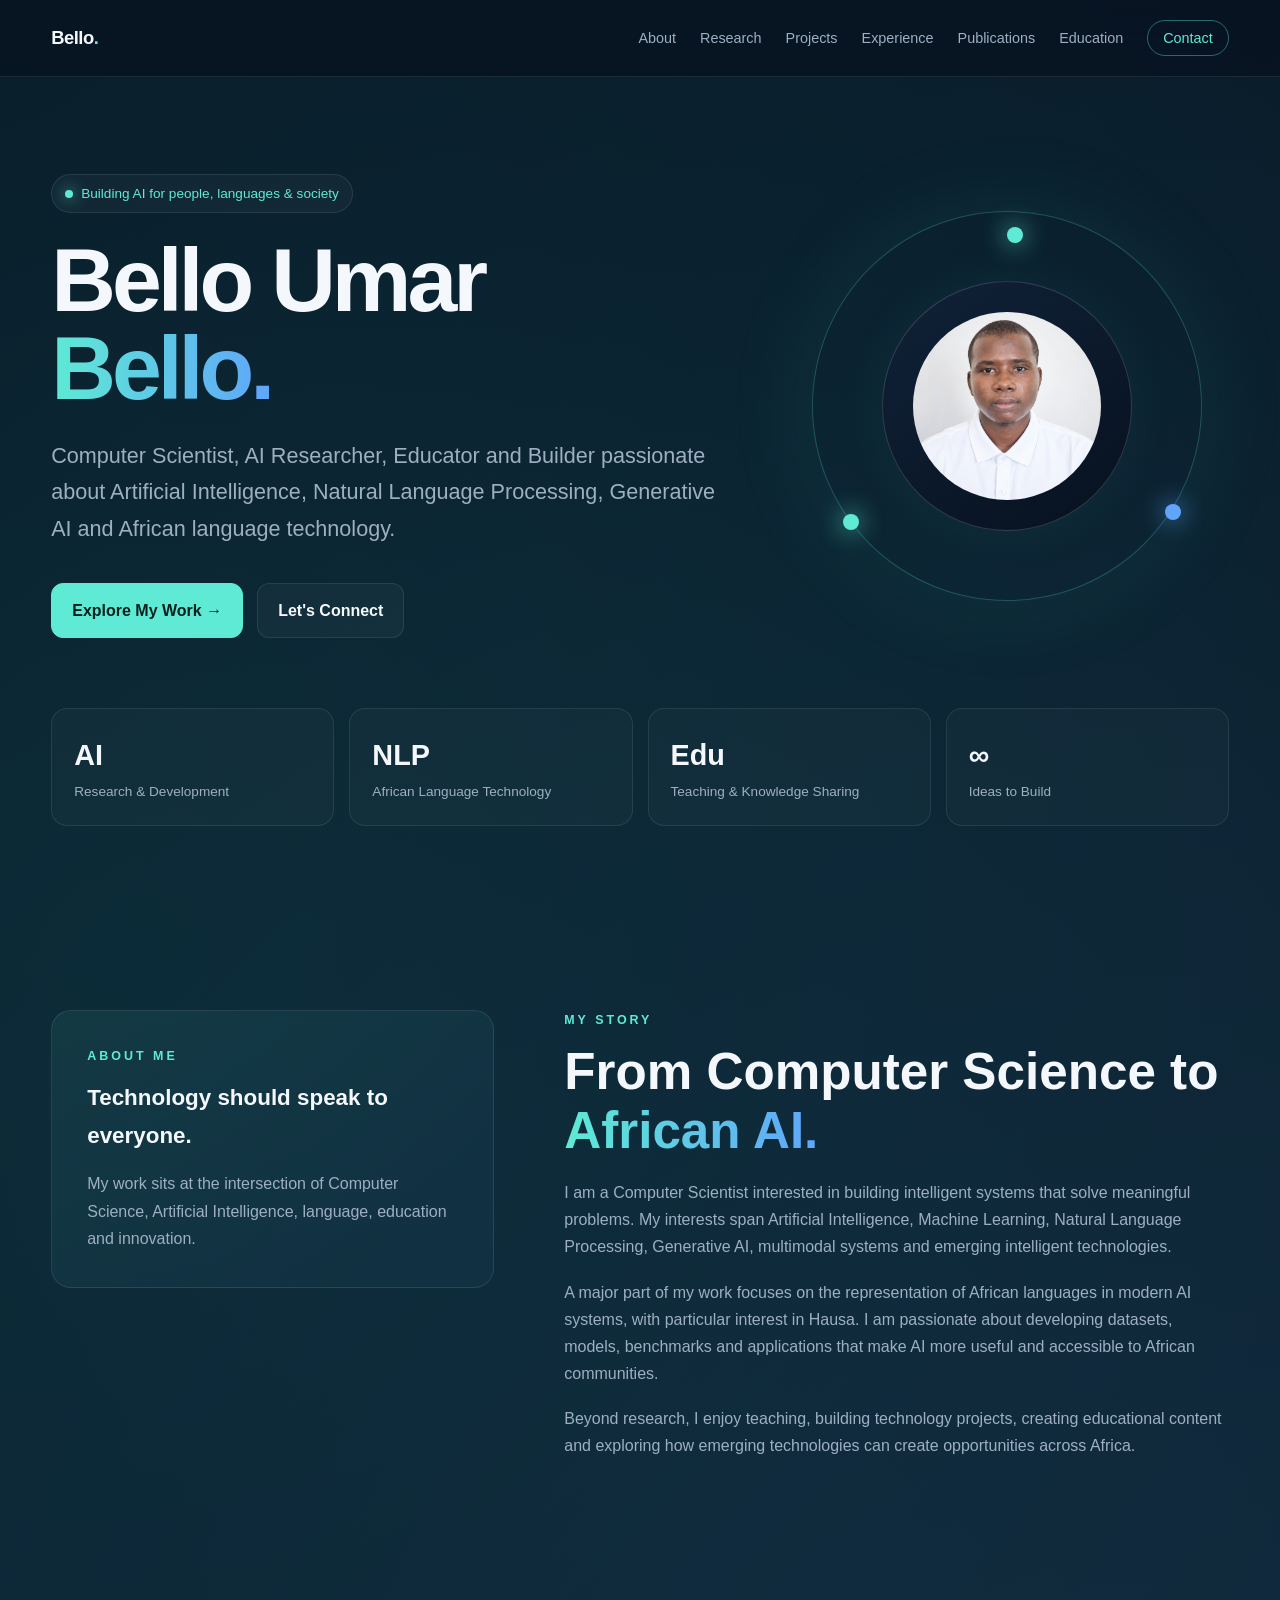
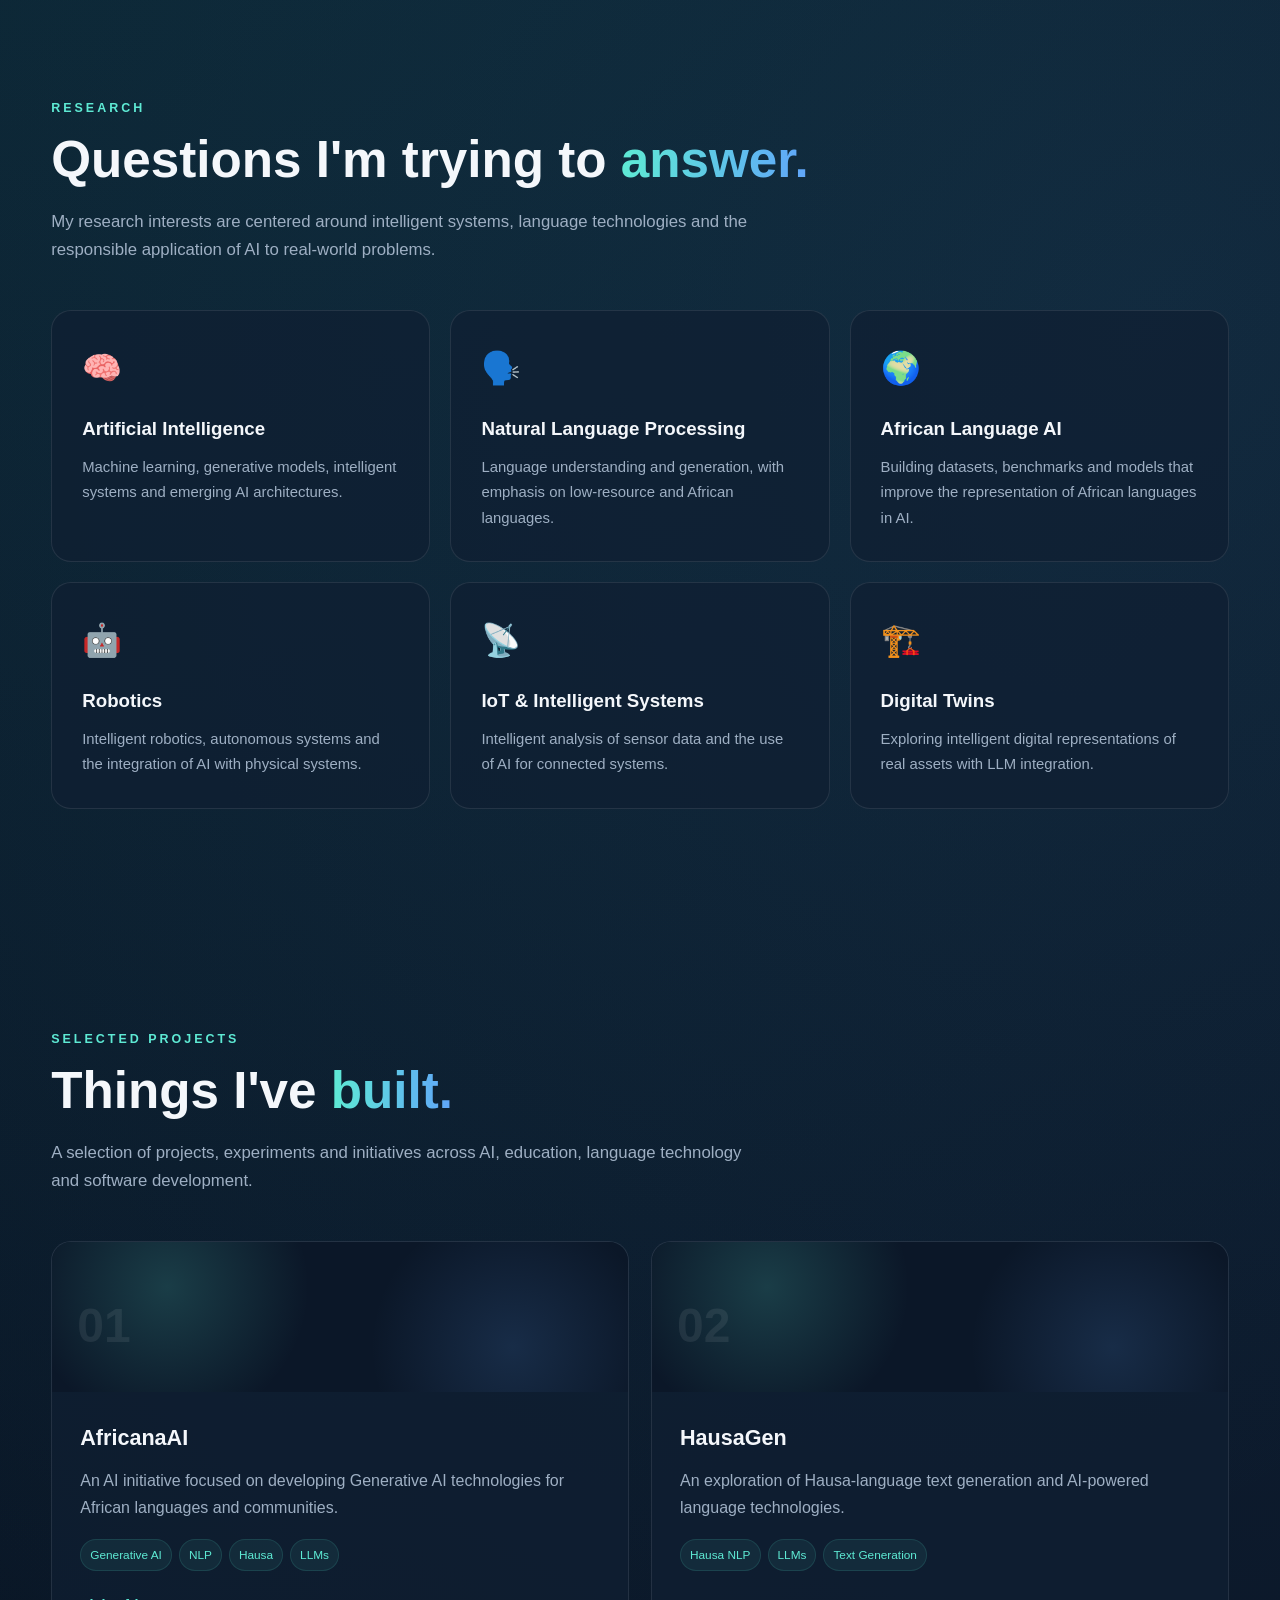
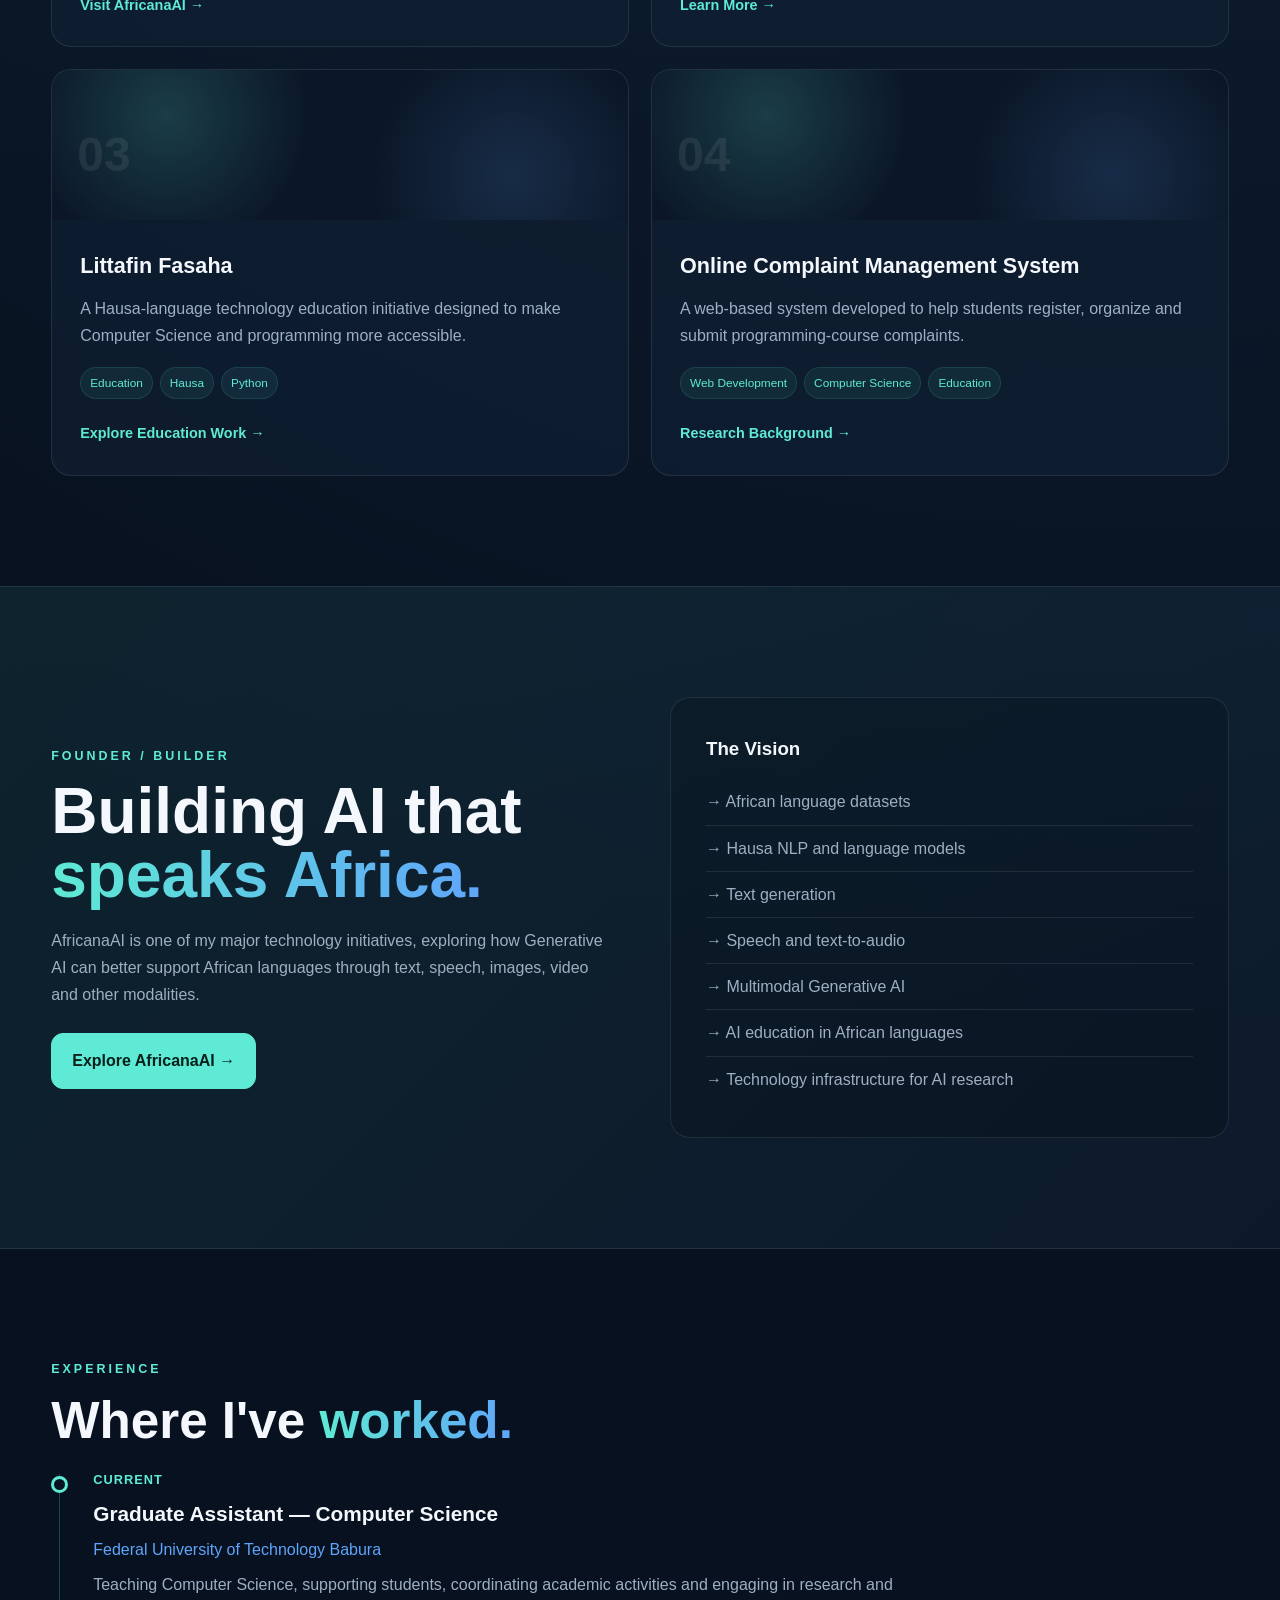
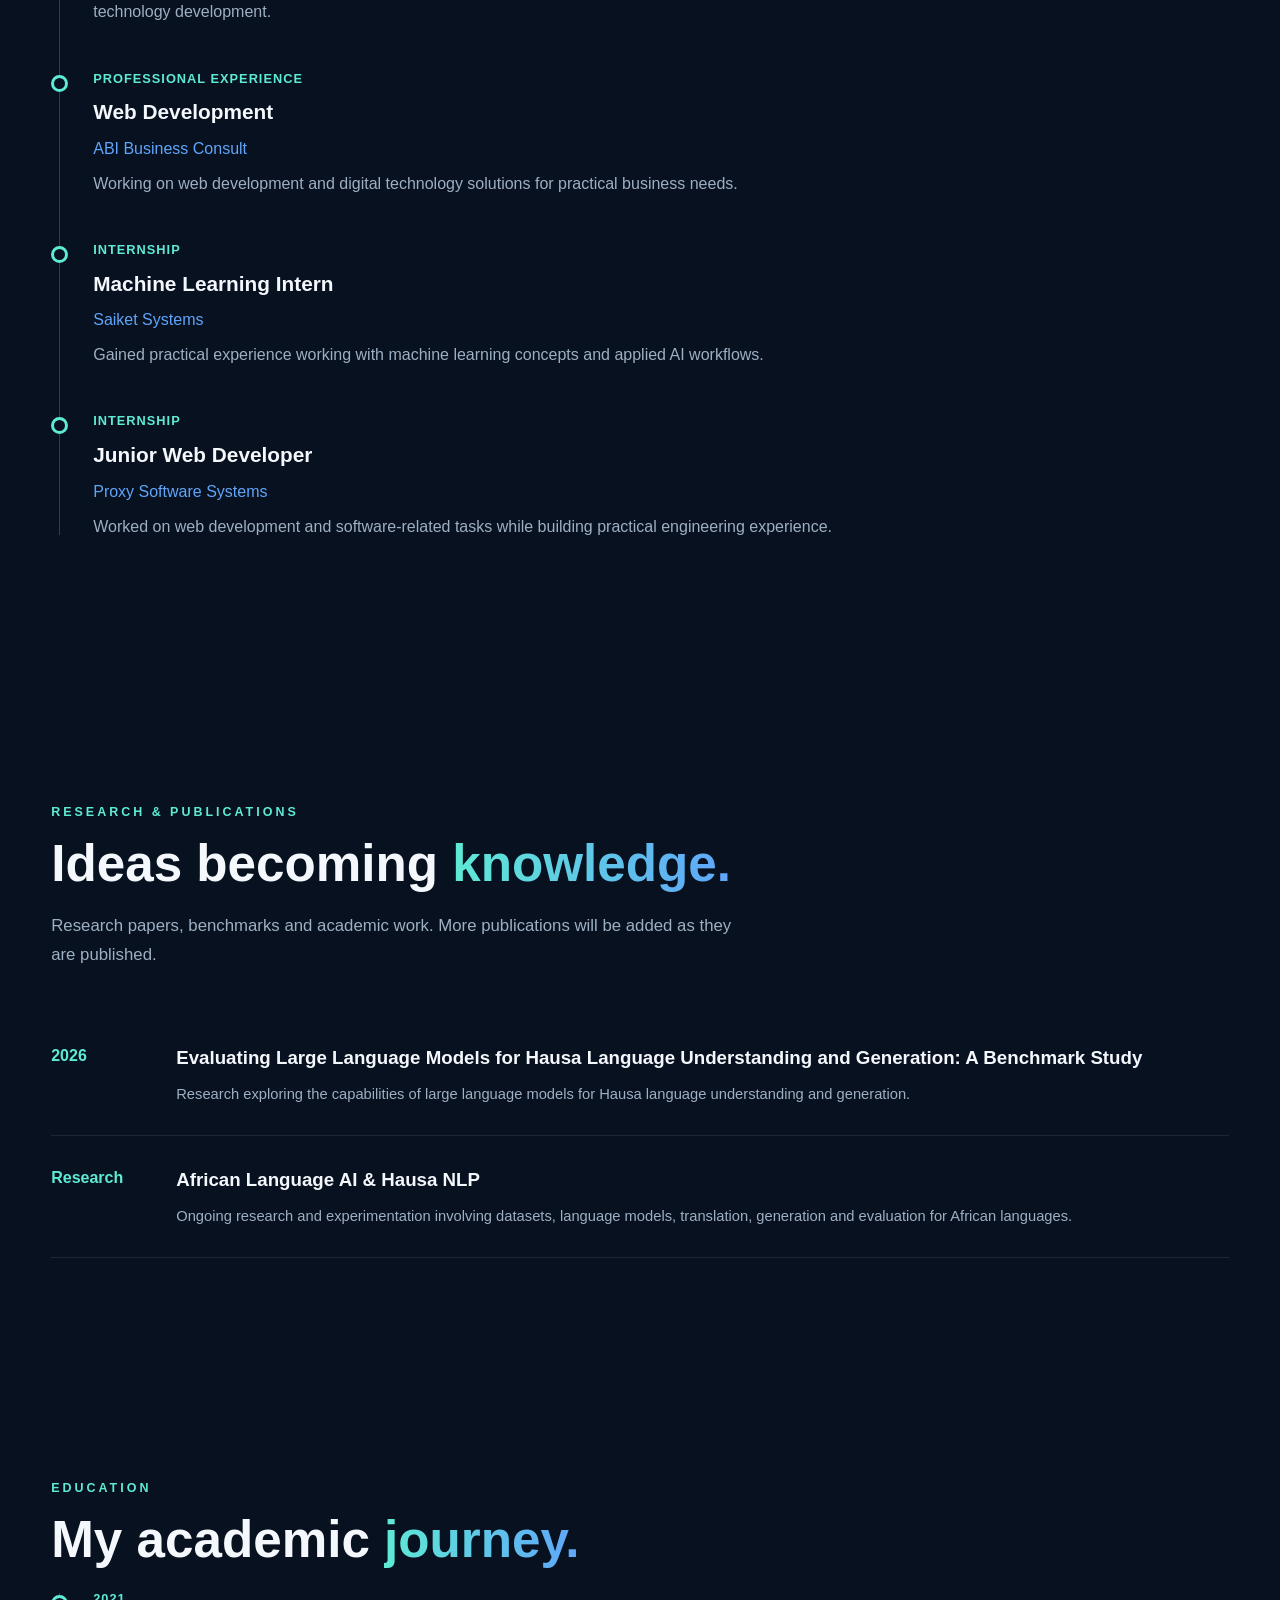
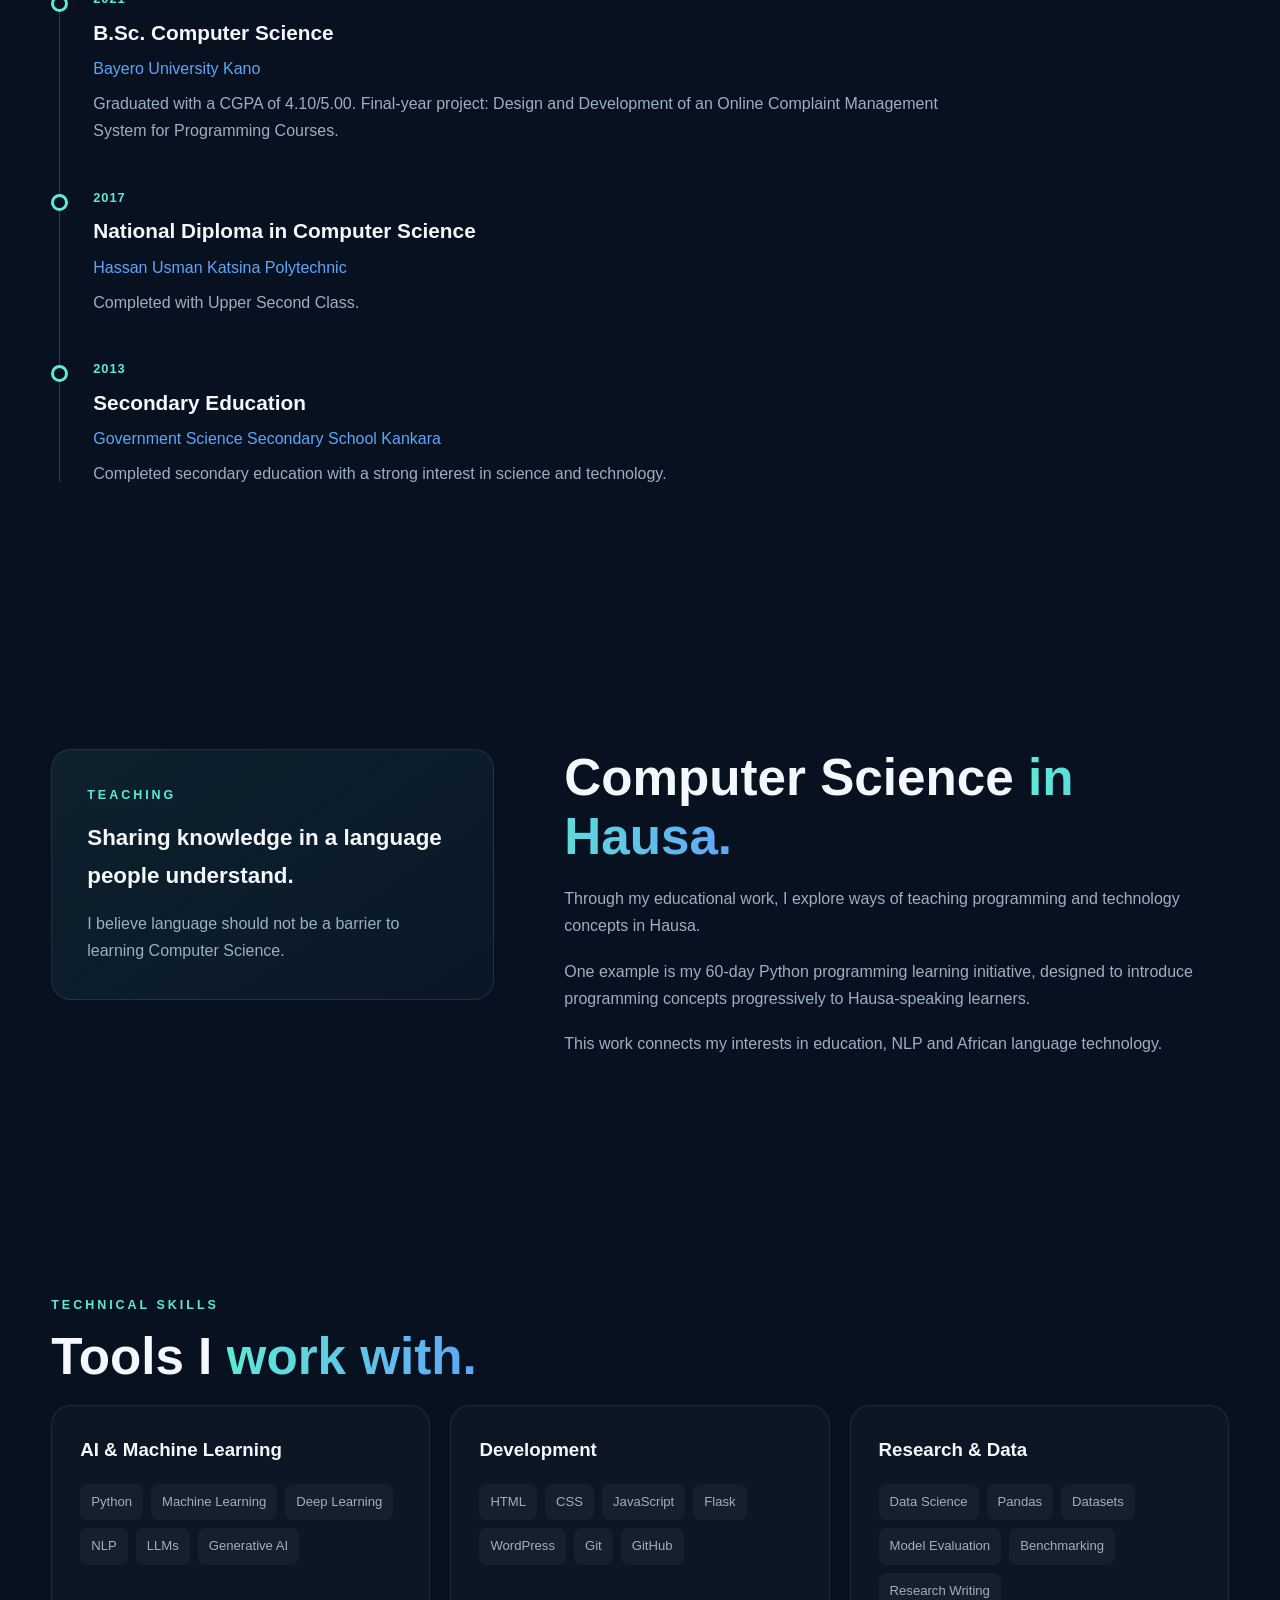
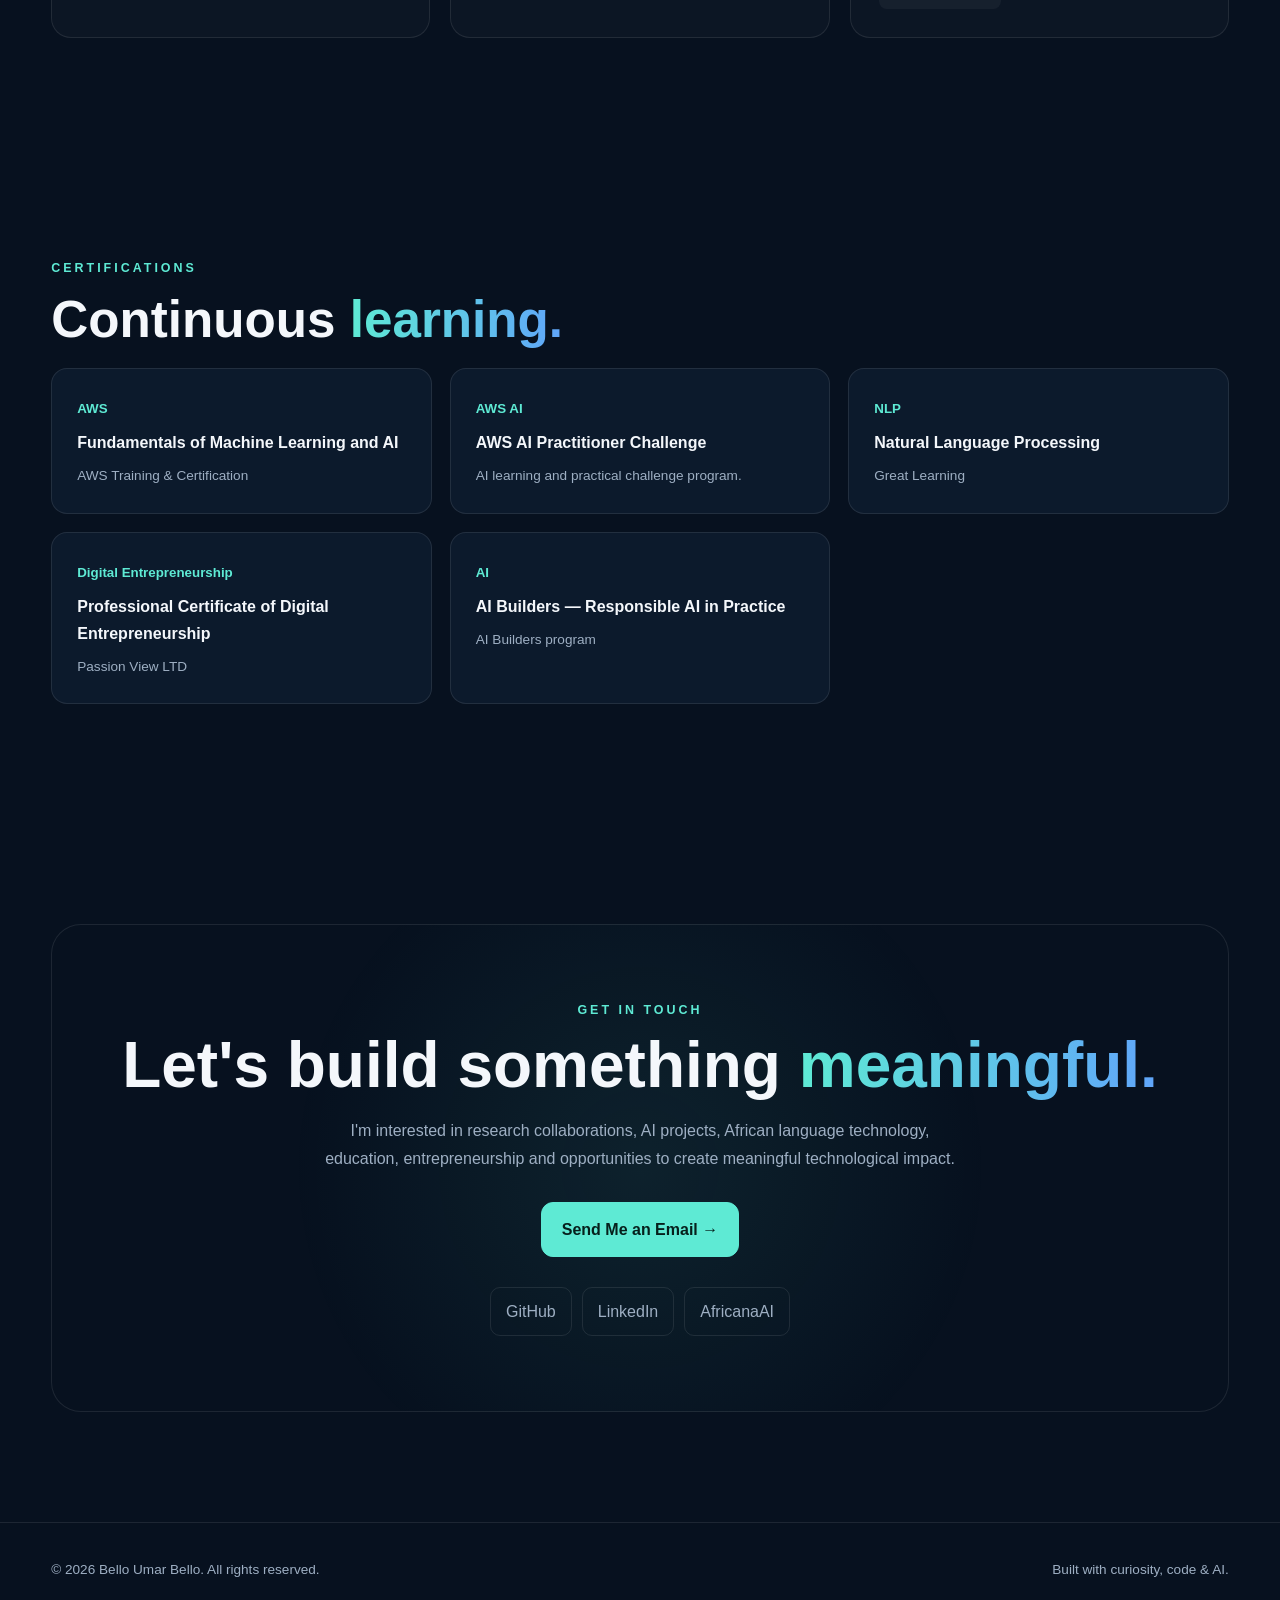
==== commit e8345c17: "Update index.html" ====
--- a/index.html
+++ b/index.html
@@ -293,6 +293,15 @@
             padding: 30px;
         }
 
+        .profile-photo {
+            width: 100%;
+            height: 100%;
+            object-fit: cover;
+            object-position: center 25%;
+            border-radius: 50%;
+            display: block;
+        }
+
         .profile-initials {
             font-size: 4rem;
             font-weight: 900;
@@ -978,15 +987,11 @@
 
                     <div class="profile-inner">
 
-                        <div>
-                            <div class="profile-initials">
-                                BUB
-                            </div>
-
-                            <p style="color: var(--muted); margin-top: 10px;">
-                                AI • NLP • Research
-                            </p>
-                        </div>
+                         <img
+                            src="founder.png"
+                            alt="Bello Umar Bello"
+                            class="profile-photo"
+                         >
 
                     </div>
 
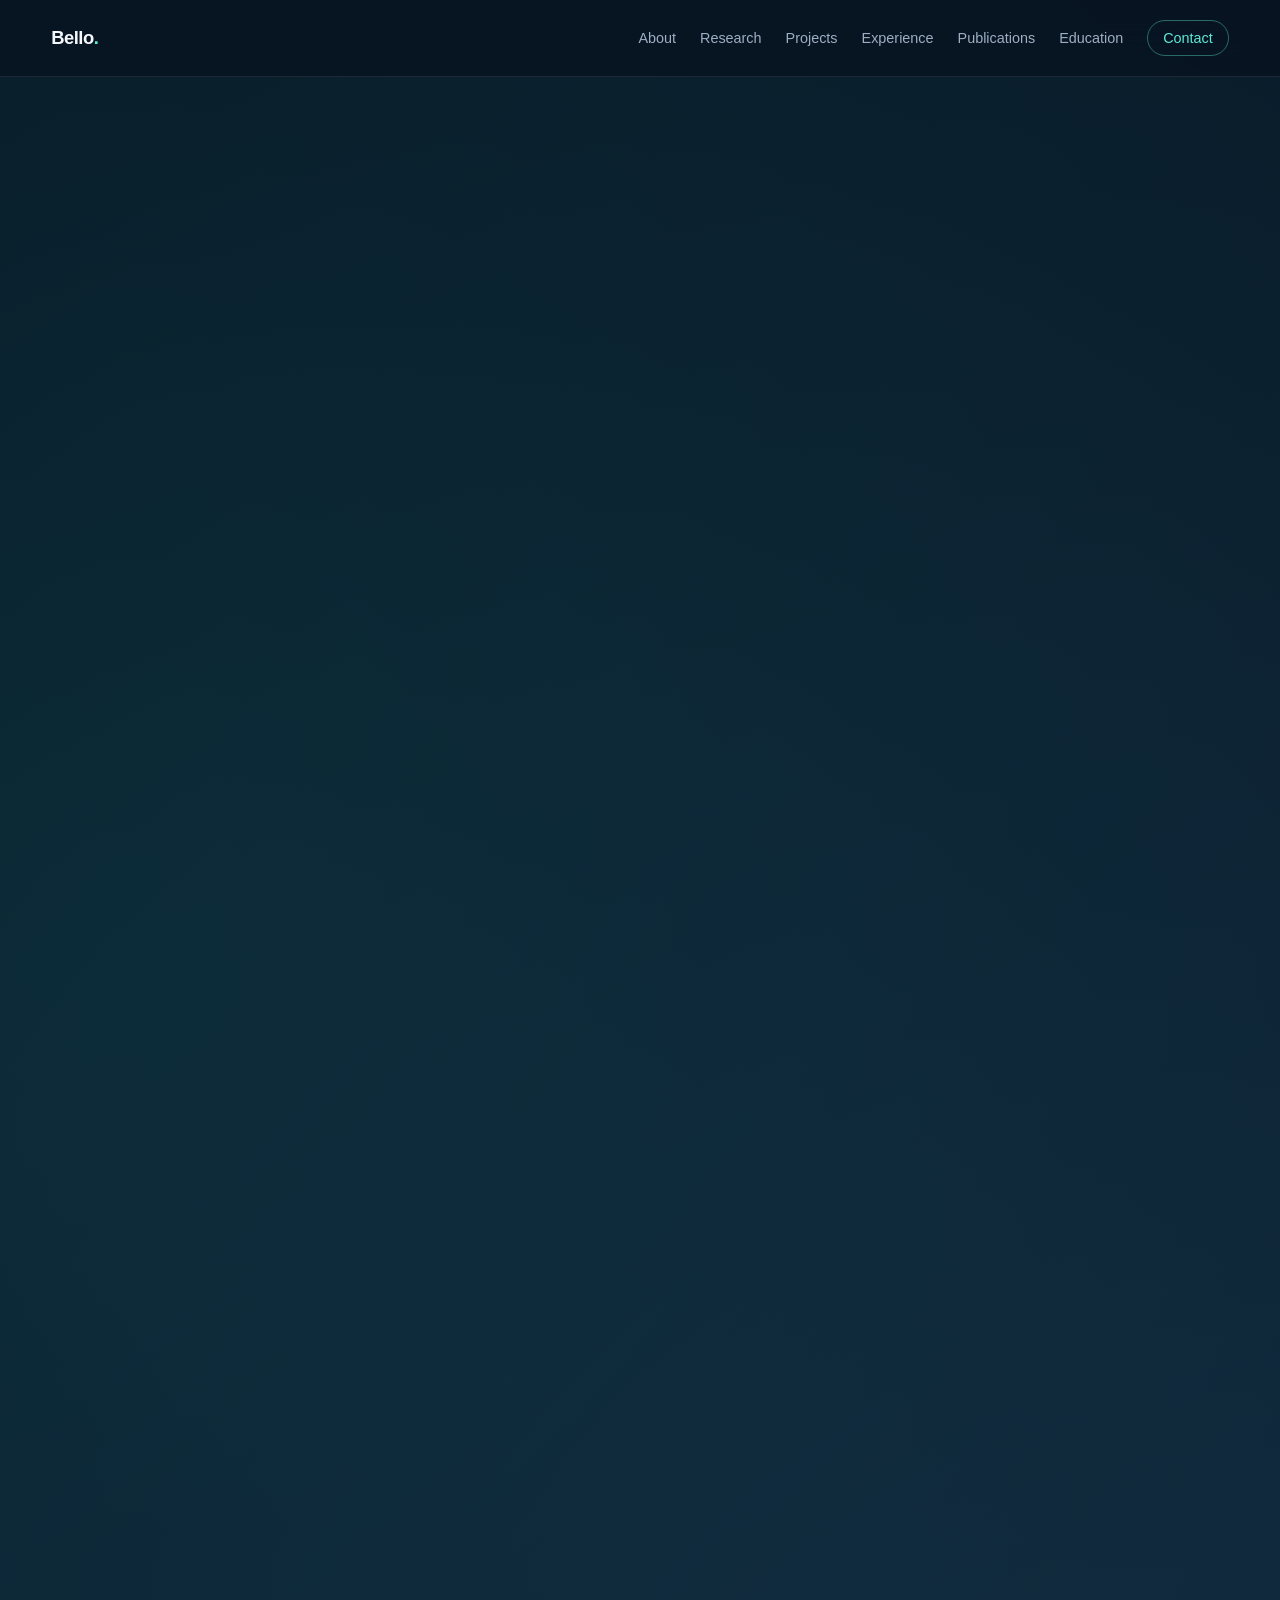
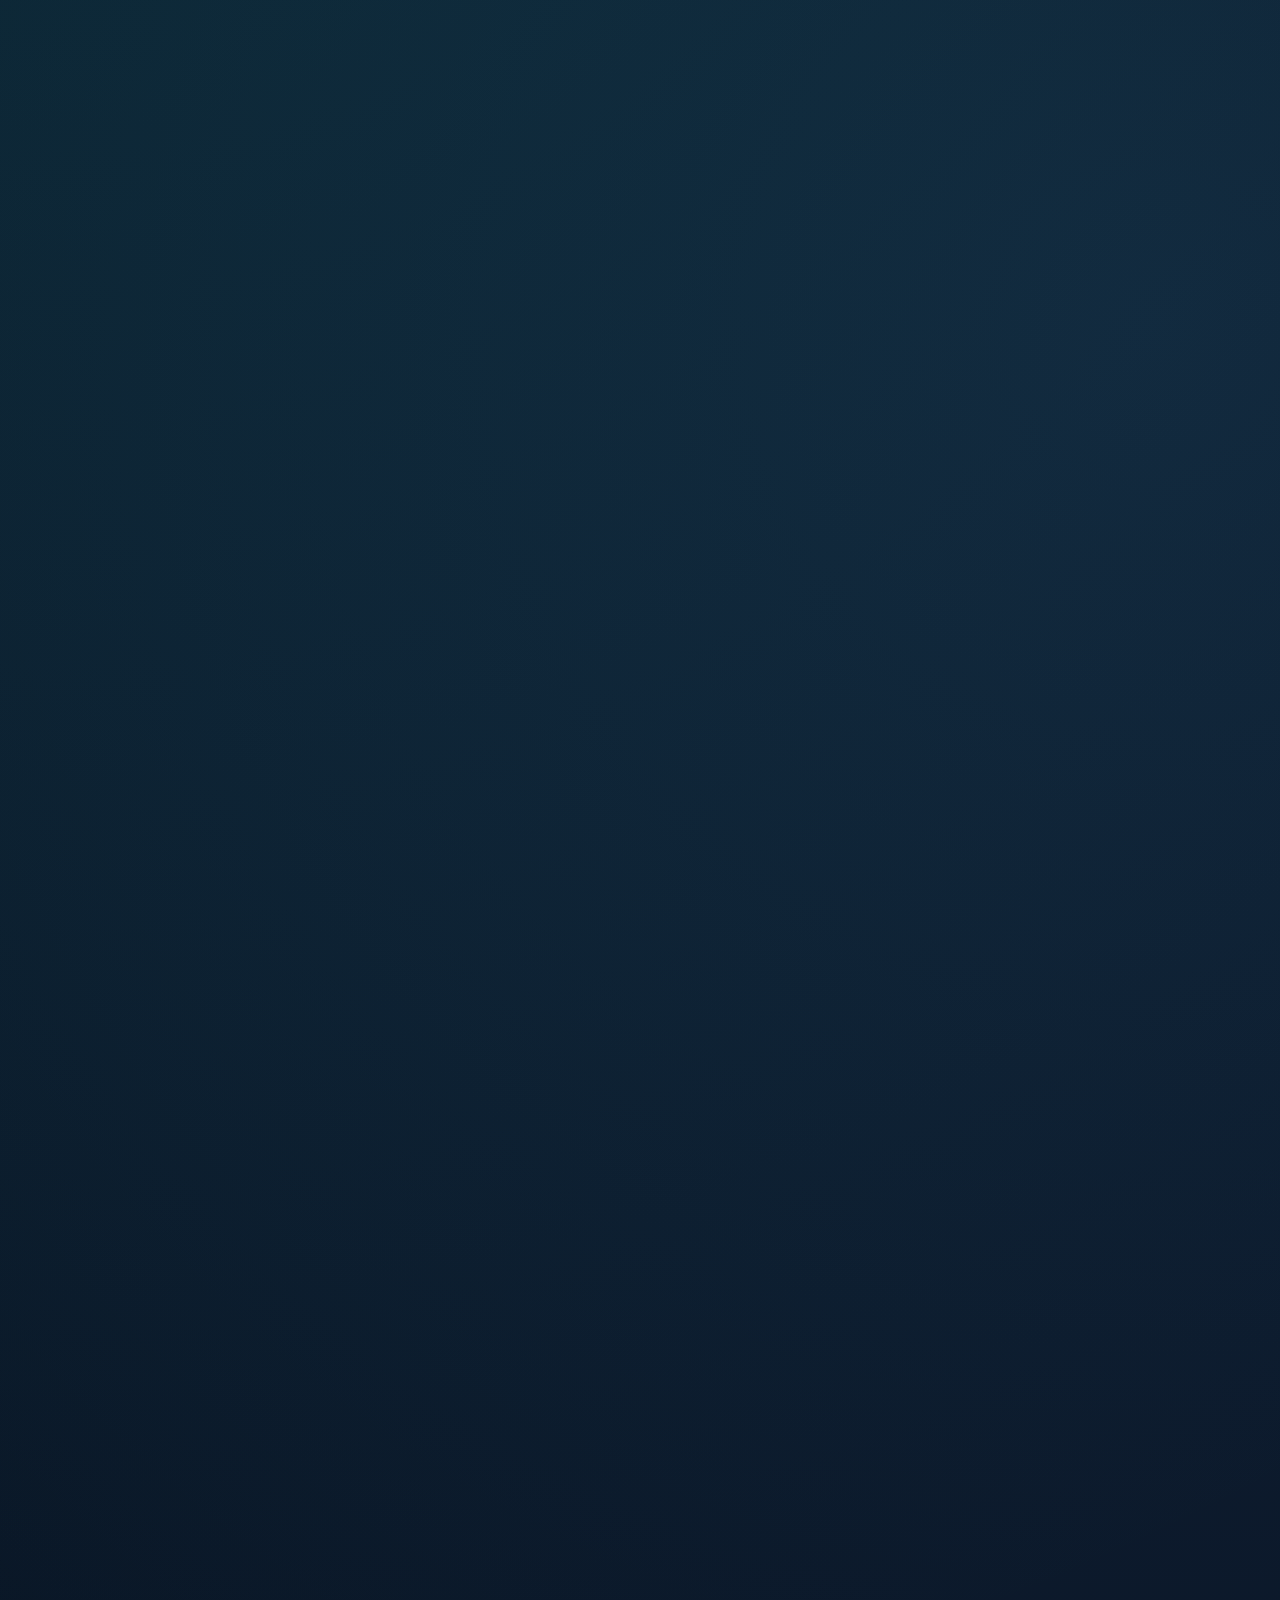
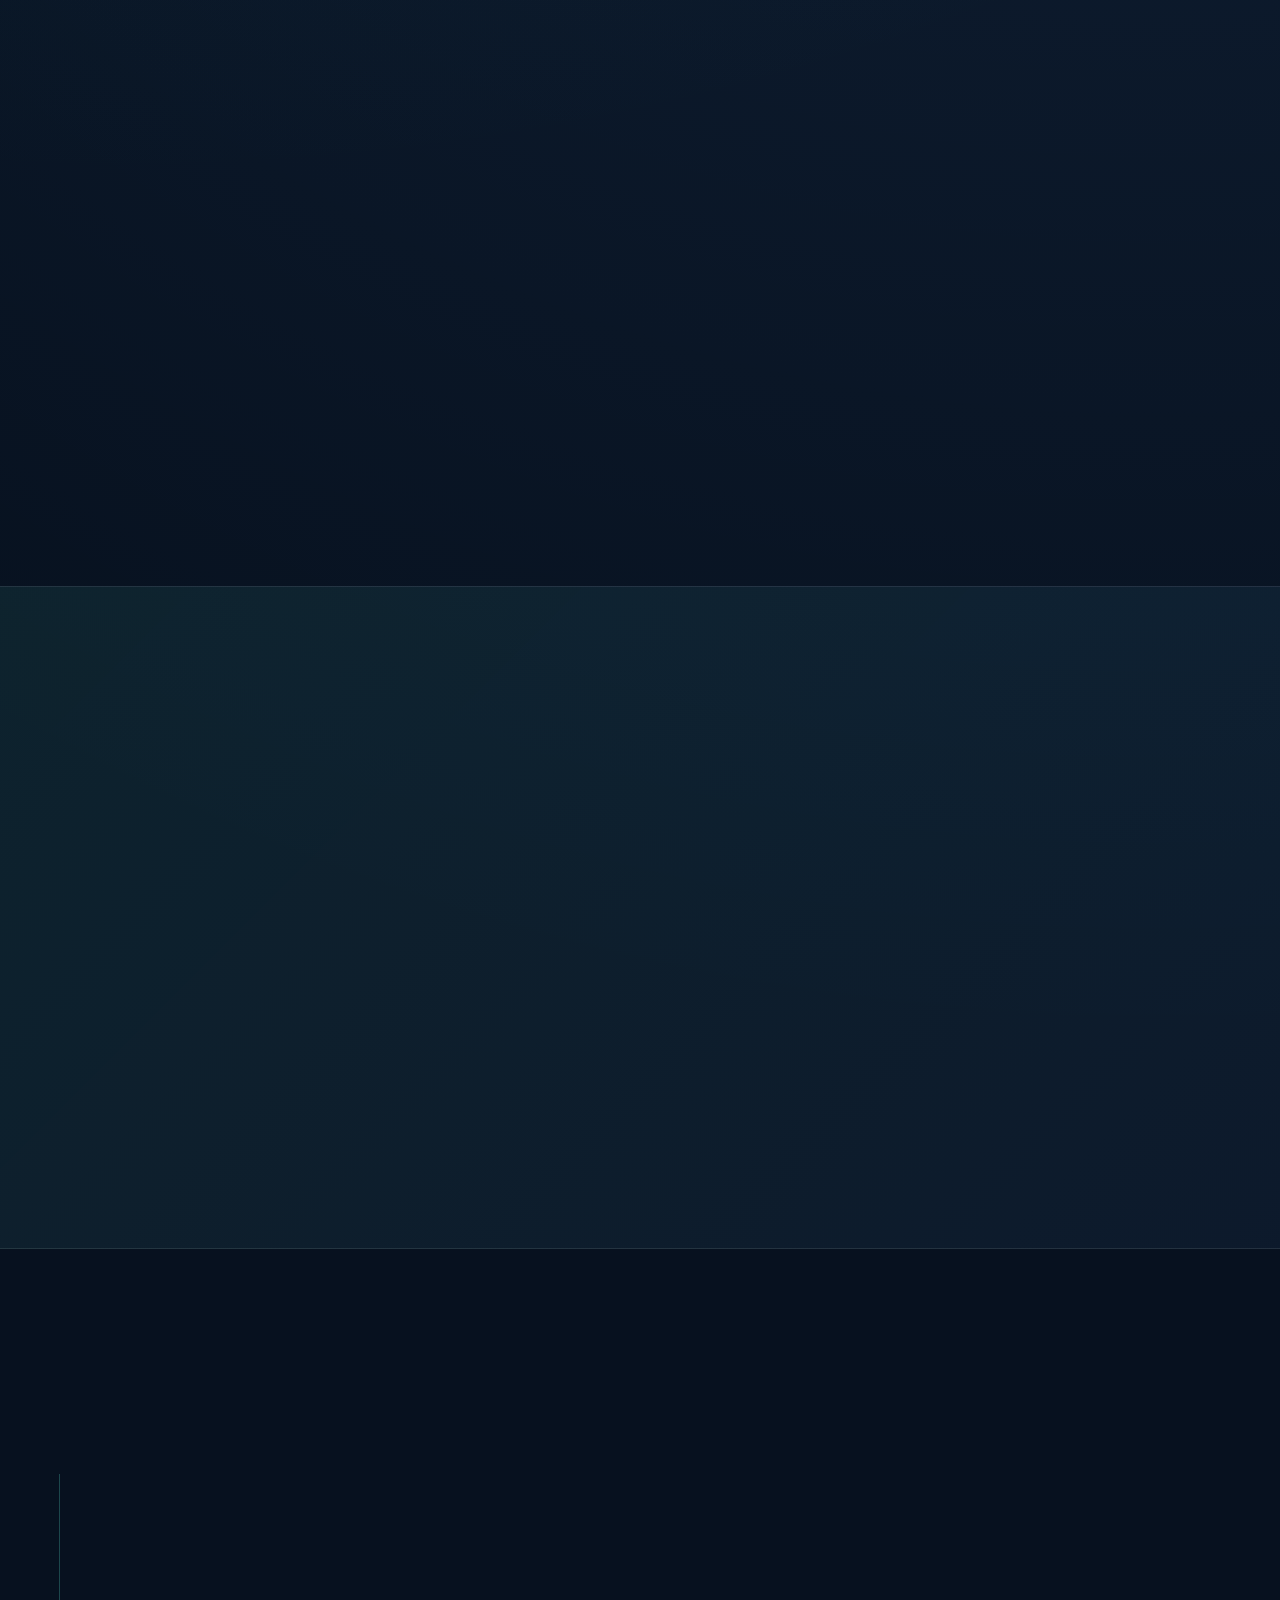
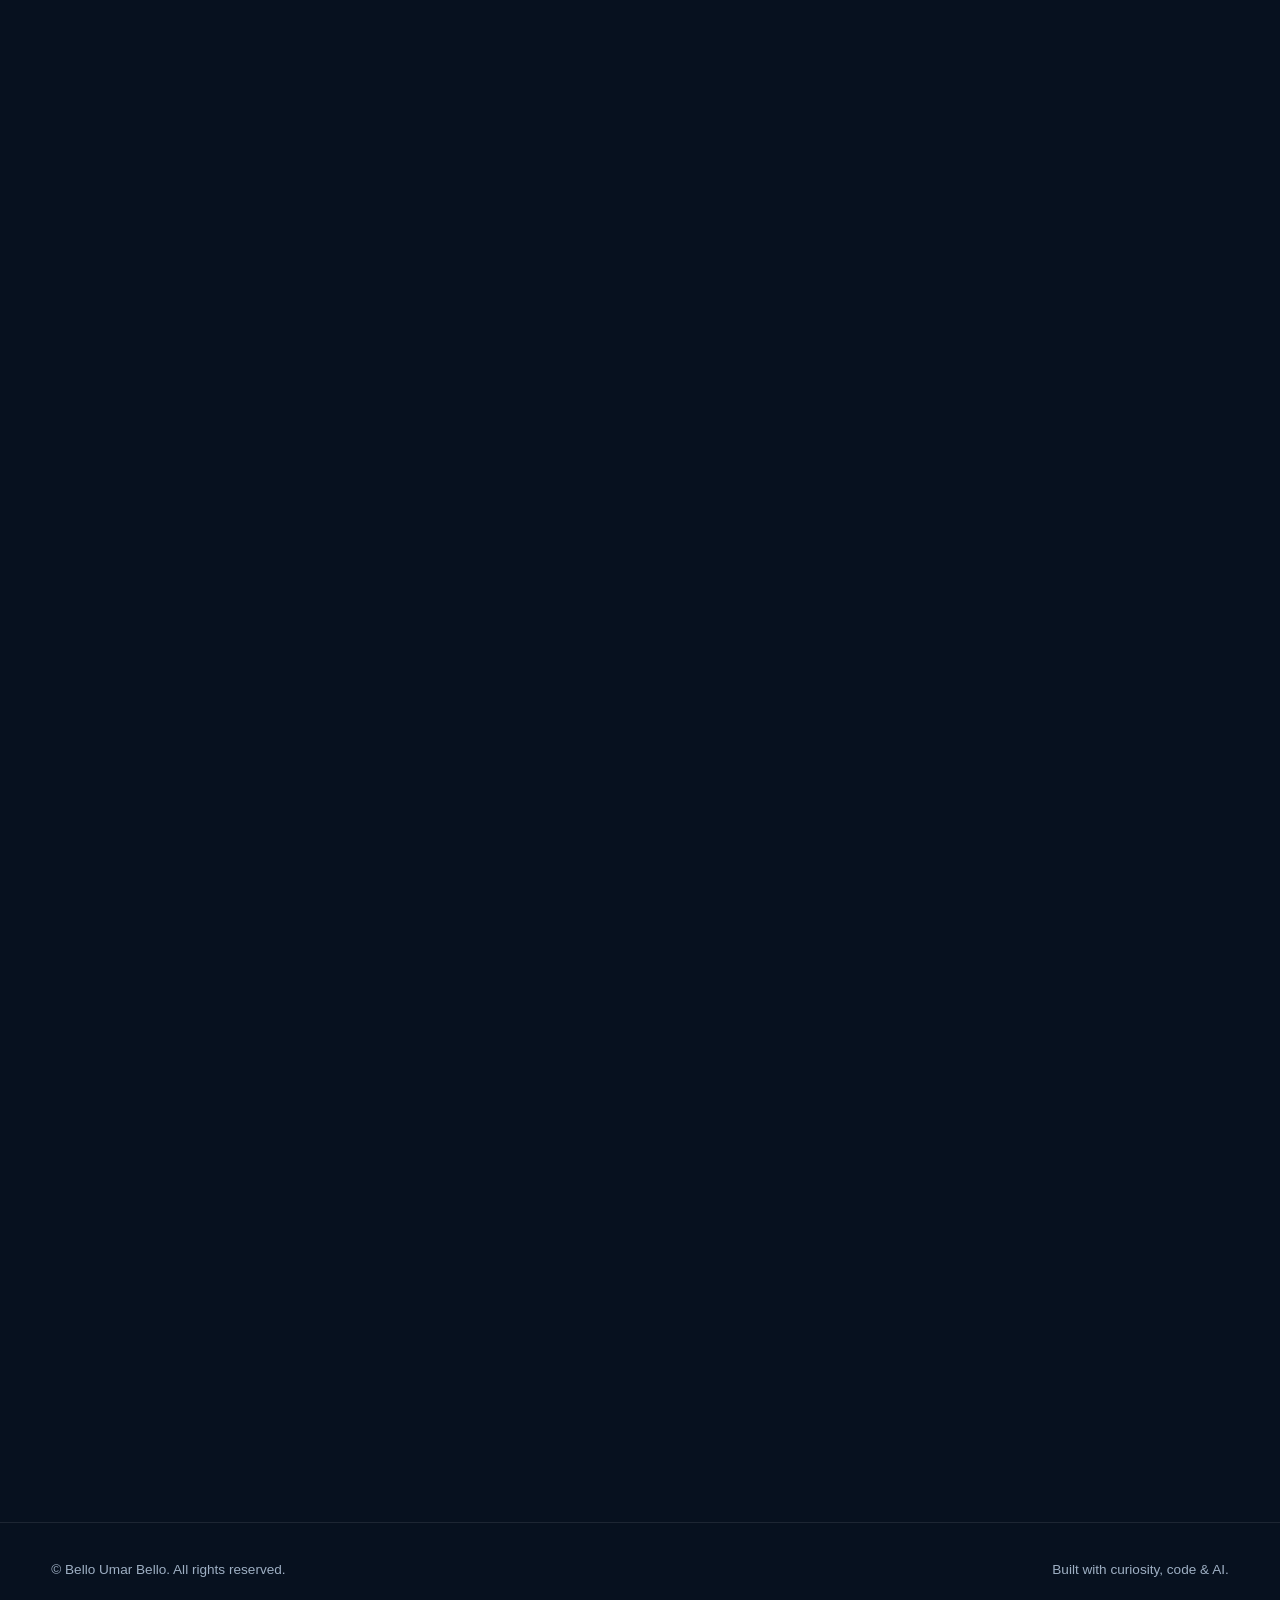
==== commit 11ce1b83: "Update index.html" ====
--- a/index.html
+++ b/index.html
@@ -10,893 +10,7 @@
 
     <meta name="author" content="Bello Umar Bello">
 
-    <style>
-
-        /* =========================================================
-           GLOBAL
-        ========================================================= */
-
-        :root {
-            --bg: #07111f;
-            --bg-secondary: #0b1728;
-            --card: rgba(16, 31, 50, 0.72);
-            --card-solid: #0f1d30;
-            --text: #f4f7fb;
-            --muted: #9eafc3;
-            --primary: #5eead4;
-            --primary-dark: #14b8a6;
-            --blue: #60a5fa;
-            --border: rgba(255,255,255,0.09);
-            --shadow: 0 20px 60px rgba(0,0,0,0.28);
-            --radius: 20px;
-            --max-width: 1180px;
-        }
-
-        * {
-            margin: 0;
-            padding: 0;
-            box-sizing: border-box;
-        }
-
-        html {
-            scroll-behavior: smooth;
-        }
-
-        body {
-            font-family: Inter, -apple-system, BlinkMacSystemFont, "Segoe UI",
-                         Roboto, Helvetica, Arial, sans-serif;
-            background:
-                radial-gradient(circle at 10% 10%, rgba(20,184,166,0.12), transparent 28%),
-                radial-gradient(circle at 90% 20%, rgba(96,165,250,0.12), transparent 30%),
-                var(--bg);
-            color: var(--text);
-            line-height: 1.7;
-            overflow-x: hidden;
-        }
-
-        a {
-            color: inherit;
-            text-decoration: none;
-        }
-
-        img {
-            max-width: 100%;
-        }
-
-        .container {
-            width: min(92%, var(--max-width));
-            margin: auto;
-        }
-
-        .section {
-            padding: 110px 0;
-            position: relative;
-        }
-
-        .section-label {
-            color: var(--primary);
-            text-transform: uppercase;
-            letter-spacing: 3px;
-            font-size: 0.78rem;
-            font-weight: 700;
-            margin-bottom: 12px;
-        }
-
-        .section-title {
-            font-size: clamp(2rem, 4vw, 3.3rem);
-            line-height: 1.15;
-            margin-bottom: 18px;
-        }
-
-        .section-intro {
-            max-width: 700px;
-            color: var(--muted);
-            font-size: 1.05rem;
-            margin-bottom: 45px;
-        }
-
-        .gradient-text {
-            background: linear-gradient(90deg, var(--primary), var(--blue));
-            -webkit-background-clip: text;
-            background-clip: text;
-            color: transparent;
-        }
-
-        /* =========================================================
-           NAVIGATION
-        ========================================================= */
-
-        header {
-            position: fixed;
-            top: 0;
-            width: 100%;
-            z-index: 1000;
-            background: rgba(7,17,31,0.72);
-            backdrop-filter: blur(18px);
-            border-bottom: 1px solid var(--border);
-        }
-
-        nav {
-            min-height: 76px;
-            display: flex;
-            align-items: center;
-            justify-content: space-between;
-        }
-
-        .logo {
-            font-weight: 800;
-            font-size: 1.15rem;
-            letter-spacing: -0.5px;
-        }
-
-        .logo span {
-            color: var(--primary);
-        }
-
-        .nav-links {
-            display: flex;
-            align-items: center;
-            gap: 24px;
-            list-style: none;
-        }
-
-        .nav-links a {
-            color: var(--muted);
-            font-size: 0.9rem;
-            transition: 0.3s;
-        }
-
-        .nav-links a:hover {
-            color: var(--primary);
-        }
-
-        .nav-button {
-            border: 1px solid rgba(94,234,212,0.4);
-            padding: 9px 15px;
-            border-radius: 999px;
-            color: var(--primary) !important;
-        }
-
-        .menu-toggle {
-            display: none;
-            background: none;
-            border: 0;
-            color: white;
-            font-size: 1.6rem;
-            cursor: pointer;
-        }
-
-        /* =========================================================
-           HERO
-        ========================================================= */
-
-        .hero {
-            min-height: 100vh;
-            display: flex;
-            align-items: center;
-            padding-top: 100px;
-            position: relative;
-        }
-
-        .hero-grid {
-            display: grid;
-            grid-template-columns: 1.2fr 0.8fr;
-            gap: 70px;
-            align-items: center;
-        }
-
-        .hero-kicker {
-            display: inline-flex;
-            align-items: center;
-            gap: 8px;
-            padding: 7px 13px;
-            border: 1px solid var(--border);
-            background: rgba(255,255,255,0.035);
-            border-radius: 999px;
-            color: var(--primary);
-            font-size: 0.85rem;
-            margin-bottom: 24px;
-        }
-
-        .status-dot {
-            width: 8px;
-            height: 8px;
-            background: var(--primary);
-            border-radius: 50%;
-            box-shadow: 0 0 15px var(--primary);
-        }
-
-        .hero h1 {
-            font-size: clamp(3.2rem, 7vw, 6.5rem);
-            line-height: 0.98;
-            letter-spacing: -4px;
-            margin-bottom: 25px;
-        }
-
-        .hero-subtitle {
-            color: var(--muted);
-            font-size: clamp(1.1rem, 2vw, 1.35rem);
-            max-width: 680px;
-            margin-bottom: 35px;
-        }
-
-        .hero-buttons {
-            display: flex;
-            flex-wrap: wrap;
-            gap: 14px;
-        }
-
-        .btn {
-            display: inline-flex;
-            align-items: center;
-            justify-content: center;
-            gap: 9px;
-            padding: 13px 20px;
-            border-radius: 12px;
-            font-weight: 700;
-            transition: 0.3s;
-            border: 1px solid var(--border);
-        }
-
-        .btn-primary {
-            background: var(--primary);
-            color: #06201c;
-            border-color: var(--primary);
-        }
-
-        .btn-primary:hover {
-            transform: translateY(-3px);
-            box-shadow: 0 12px 30px rgba(94,234,212,0.2);
-        }
-
-        .btn-secondary {
-            color: var(--text);
-            background: rgba(255,255,255,0.035);
-        }
-
-        .btn-secondary:hover {
-            border-color: var(--primary);
-            color: var(--primary);
-            transform: translateY(-3px);
-        }
-
-        .hero-card {
-            position: relative;
-        }
-
-        .profile-orbit {
-            width: min(390px, 80vw);
-            height: min(390px, 80vw);
-            margin: auto;
-            border-radius: 50%;
-            border: 1px solid rgba(94,234,212,0.25);
-            display: flex;
-            align-items: center;
-            justify-content: center;
-            position: relative;
-            background:
-                radial-gradient(circle, rgba(94,234,212,0.09), transparent 60%);
-            box-shadow: 0 0 100px rgba(94,234,212,0.08);
-        }
-
-        .profile-inner {
-            width: 250px;
-            height: 250px;
-            border-radius: 50%;
-            border: 1px solid rgba(255,255,255,0.15);
-            display: flex;
-            align-items: center;
-            justify-content: center;
-            background:
-                linear-gradient(145deg, #102238, #07111f);
-            text-align: center;
-            padding: 30px;
-        }
-
-        .profile-photo {
-            width: 100%;
-            height: 100%;
-            object-fit: cover;
-            object-position: center 25%;
-            border-radius: 50%;
-            display: block;
-        }
-
-        .profile-initials {
-            font-size: 4rem;
-            font-weight: 900;
-            letter-spacing: -4px;
-            background: linear-gradient(135deg, var(--primary), var(--blue));
-            -webkit-background-clip: text;
-            background-clip: text;
-            color: transparent;
-        }
-
-        .orbit-dot {
-            position: absolute;
-            width: 16px;
-            height: 16px;
-            border-radius: 50%;
-            background: var(--primary);
-            box-shadow: 0 0 25px var(--primary);
-        }
-
-        .orbit-one {
-            top: 15px;
-            left: 50%;
-        }
-
-        .orbit-two {
-            right: 20px;
-            bottom: 80px;
-            background: var(--blue);
-            box-shadow: 0 0 25px var(--blue);
-        }
-
-        .orbit-three {
-            left: 30px;
-            bottom: 70px;
-        }
-
-        /* =========================================================
-           STATS
-        ========================================================= */
-
-        .stats {
-            display: grid;
-            grid-template-columns: repeat(4, 1fr);
-            gap: 15px;
-            margin-top: 70px;
-        }
-
-        .stat {
-            padding: 22px;
-            border: 1px solid var(--border);
-            border-radius: 16px;
-            background: rgba(255,255,255,0.025);
-        }
-
-        .stat-number {
-            font-size: 1.8rem;
-            font-weight: 800;
-        }
-
-        .stat-label {
-            color: var(--muted);
-            font-size: 0.85rem;
-        }
-
-        /* =========================================================
-           ABOUT
-        ========================================================= */
-
-        .about-grid {
-            display: grid;
-            grid-template-columns: 0.8fr 1.2fr;
-            gap: 70px;
-            align-items: start;
-        }
-
-        .about-highlight {
-            padding: 35px;
-            border-radius: var(--radius);
-            background:
-                linear-gradient(145deg, rgba(94,234,212,0.08), rgba(96,165,250,0.04));
-            border: 1px solid var(--border);
-        }
-
-        .about-highlight h3 {
-            font-size: 1.4rem;
-            margin-bottom: 15px;
-        }
-
-        .about-highlight p {
-            color: var(--muted);
-        }
-
-        .about-text p {
-            color: var(--muted);
-            margin-bottom: 18px;
-        }
-
-        /* =========================================================
-           RESEARCH
-        ========================================================= */
-
-        .research-grid {
-            display: grid;
-            grid-template-columns: repeat(3, 1fr);
-            gap: 20px;
-        }
-
-        .research-card {
-            padding: 30px;
-            background: var(--card);
-            border: 1px solid var(--border);
-            border-radius: var(--radius);
-            transition: 0.35s;
-        }
-
-        .research-card:hover {
-            transform: translateY(-7px);
-            border-color: rgba(94,234,212,0.35);
-        }
-
-        .research-icon {
-            font-size: 2rem;
-            margin-bottom: 18px;
-        }
-
-        .research-card h3 {
-            margin-bottom: 10px;
-        }
-
-        .research-card p {
-            color: var(--muted);
-            font-size: 0.93rem;
-        }
-
-        /* =========================================================
-           PROJECTS
-        ========================================================= */
-
-        .projects-grid {
-            display: grid;
-            grid-template-columns: repeat(2, 1fr);
-            gap: 22px;
-        }
-
-        .project-card {
-            background: var(--card);
-            border: 1px solid var(--border);
-            border-radius: var(--radius);
-            overflow: hidden;
-            transition: 0.35s;
-        }
-
-        .project-card:hover {
-            transform: translateY(-7px);
-            border-color: rgba(96,165,250,0.35);
-        }
-
-        .project-top {
-            height: 150px;
-            padding: 25px;
-            display: flex;
-            align-items: flex-end;
-            background:
-                radial-gradient(circle at 20% 30%, rgba(94,234,212,0.18), transparent 30%),
-                radial-gradient(circle at 80% 70%, rgba(96,165,250,0.15), transparent 30%),
-                #0b1728;
-        }
-
-        .project-number {
-            font-size: 3rem;
-            font-weight: 900;
-            color: rgba(255,255,255,0.08);
-        }
-
-        .project-content {
-            padding: 28px;
-        }
-
-        .project-content h3 {
-            font-size: 1.35rem;
-            margin-bottom: 10px;
-        }
-
-        .project-content p {
-            color: var(--muted);
-            margin-bottom: 18px;
-        }
-
-        .tags {
-            display: flex;
-            flex-wrap: wrap;
-            gap: 7px;
-            margin-bottom: 20px;
-        }
-
-        .tag {
-            font-size: 0.74rem;
-            padding: 5px 9px;
-            border-radius: 999px;
-            background: rgba(94,234,212,0.07);
-            color: var(--primary);
-            border: 1px solid rgba(94,234,212,0.12);
-        }
-
-        .project-link {
-            color: var(--primary);
-            font-weight: 700;
-            font-size: 0.9rem;
-        }
-
-        /* =========================================================
-           AFRICANAAI FEATURE
-        ========================================================= */
-
-        .africana {
-            background:
-                linear-gradient(135deg,
-                    rgba(94,234,212,0.08),
-                    rgba(96,165,250,0.06));
-            border-top: 1px solid var(--border);
-            border-bottom: 1px solid var(--border);
-        }
-
-        .africana-grid {
-            display: grid;
-            grid-template-columns: 1fr 1fr;
-            gap: 60px;
-            align-items: center;
-        }
-
-        .africana-title {
-            font-size: clamp(2.4rem, 5vw, 4.4rem);
-            line-height: 1;
-            margin-bottom: 20px;
-        }
-
-        .africana p {
-            color: var(--muted);
-            margin-bottom: 25px;
-        }
-
-        .vision-box {
-            padding: 35px;
-            border: 1px solid var(--border);
-            border-radius: var(--radius);
-            background: rgba(0,0,0,0.15);
-        }
-
-        .vision-box h3 {
-            margin-bottom: 15px;
-        }
-
-        .vision-box ul {
-            list-style: none;
-        }
-
-        .vision-box li {
-            color: var(--muted);
-            padding: 9px 0;
-            border-bottom: 1px solid var(--border);
-        }
-
-        .vision-box li:last-child {
-            border-bottom: 0;
-        }
-
-        /* =========================================================
-           TIMELINE
-        ========================================================= */
-
-        .timeline {
-            position: relative;
-            max-width: 900px;
-        }
-
-        .timeline::before {
-            content: "";
-            position: absolute;
-            left: 8px;
-            top: 5px;
-            bottom: 5px;
-            width: 1px;
-            background: rgba(94,234,212,0.25);
-        }
-
-        .timeline-item {
-            position: relative;
-            padding-left: 42px;
-            margin-bottom: 42px;
-        }
-
-        .timeline-dot {
-            position: absolute;
-            left: 0;
-            top: 7px;
-            width: 17px;
-            height: 17px;
-            border-radius: 50%;
-            background: var(--bg);
-            border: 3px solid var(--primary);
-        }
-
-        .timeline-date {
-            color: var(--primary);
-            font-size: 0.8rem;
-            font-weight: 700;
-            text-transform: uppercase;
-            letter-spacing: 1px;
-        }
-
-        .timeline-item h3 {
-            margin: 5px 0;
-            font-size: 1.3rem;
-        }
-
-        .timeline-item h4 {
-            color: var(--blue);
-            font-weight: 500;
-            margin-bottom: 8px;
-        }
-
-        .timeline-item p {
-            color: var(--muted);
-        }
-
-        /* =========================================================
-           PUBLICATIONS
-        ========================================================= */
-
-        .publication {
-            display: grid;
-            grid-template-columns: 100px 1fr;
-            gap: 25px;
-            padding: 28px 0;
-            border-bottom: 1px solid var(--border);
-        }
-
-        .publication-year {
-            color: var(--primary);
-            font-weight: 800;
-        }
-
-        .publication h3 {
-            margin-bottom: 8px;
-        }
-
-        .publication p {
-            color: var(--muted);
-            font-size: 0.92rem;
-        }
-
-        /* =========================================================
-           SKILLS
-        ========================================================= */
-
-        .skills-grid {
-            display: grid;
-            grid-template-columns: repeat(3, 1fr);
-            gap: 20px;
-        }
-
-        .skill-group {
-            padding: 28px;
-            border: 1px solid var(--border);
-            border-radius: var(--radius);
-            background: rgba(255,255,255,0.025);
-        }
-
-        .skill-group h3 {
-            margin-bottom: 18px;
-        }
-
-        .skill-list {
-            display: flex;
-            flex-wrap: wrap;
-            gap: 8px;
-        }
-
-        .skill {
-            padding: 7px 11px;
-            background: rgba(255,255,255,0.045);
-            color: var(--muted);
-            border-radius: 8px;
-            font-size: 0.82rem;
-        }
-
-        /* =========================================================
-           CERTIFICATIONS
-        ========================================================= */
-
-        .cert-grid {
-            display: grid;
-            grid-template-columns: repeat(3, 1fr);
-            gap: 18px;
-        }
-
-        .cert {
-            padding: 25px;
-            border: 1px solid var(--border);
-            border-radius: 16px;
-            background: var(--card);
-        }
-
-        .cert small {
-            color: var(--primary);
-            font-weight: 700;
-        }
-
-        .cert h3 {
-            margin: 8px 0;
-            font-size: 1rem;
-        }
-
-        .cert p {
-            color: var(--muted);
-            font-size: 0.85rem;
-        }
-
-        /* =========================================================
-           CONTACT
-        ========================================================= */
-
-        .contact-box {
-            text-align: center;
-            padding: 75px 30px;
-            border: 1px solid var(--border);
-            border-radius: 30px;
-            background:
-                radial-gradient(circle at center, rgba(94,234,212,0.08), transparent 55%);
-        }
-
-        .contact-box h2 {
-            font-size: clamp(2.2rem, 5vw, 4.5rem);
-            line-height: 1;
-            margin-bottom: 20px;
-        }
-
-        .contact-box p {
-            color: var(--muted);
-            max-width: 650px;
-            margin: 0 auto 30px;
-        }
-
-        .socials {
-            display: flex;
-            justify-content: center;
-            flex-wrap: wrap;
-            gap: 10px;
-            margin-top: 30px;
-        }
-
-        .social {
-            padding: 10px 15px;
-            border: 1px solid var(--border);
-            border-radius: 10px;
-            color: var(--muted);
-            transition: 0.3s;
-        }
-
-        .social:hover {
-            color: var(--primary);
-            border-color: var(--primary);
-        }
-
-        /* =========================================================
-           FOOTER
-        ========================================================= */
-
-        footer {
-            padding: 35px 0;
-            border-top: 1px solid var(--border);
-            color: var(--muted);
-            font-size: 0.85rem;
-        }
-
-        .footer-inner {
-            display: flex;
-            justify-content: space-between;
-            gap: 20px;
-            align-items: center;
-        }
-
-        /* =========================================================
-           ANIMATIONS
-        ========================================================= */
-
-        .reveal {
-            opacity: 0;
-            transform: translateY(25px);
-            transition: opacity 0.8s ease, transform 0.8s ease;
-        }
-
-        .reveal.visible {
-            opacity: 1;
-            transform: translateY(0);
-        }
-
-        .floating {
-            animation: floating 5s ease-in-out infinite;
-        }
-
-        @keyframes floating {
-            0%, 100% {
-                transform: translateY(0);
-            }
-
-            50% {
-                transform: translateY(-12px);
-            }
-        }
-
-        /* =========================================================
-           RESPONSIVE
-        ========================================================= */
-
-        @media (max-width: 900px) {
-
-            .hero-grid,
-            .about-grid,
-            .africana-grid {
-                grid-template-columns: 1fr;
-            }
-
-            .hero-card {
-                order: -1;
-            }
-
-            .research-grid,
-            .skills-grid,
-            .cert-grid {
-                grid-template-columns: repeat(2, 1fr);
-            }
-
-            .stats {
-                grid-template-columns: repeat(2, 1fr);
-            }
-
-            .projects-grid {
-                grid-template-columns: 1fr;
-            }
-        }
-
-        @media (max-width: 700px) {
-
-            .nav-links {
-                position: absolute;
-                top: 76px;
-                left: 0;
-                width: 100%;
-                display: none;
-                flex-direction: column;
-                align-items: flex-start;
-                padding: 25px;
-                background: #07111f;
-                border-bottom: 1px solid var(--border);
-            }
-
-            .nav-links.active {
-                display: flex;
-            }
-
-            .menu-toggle {
-                display: block;
-            }
-
-            .hero h1 {
-                letter-spacing: -2px;
-            }
-
-            .research-grid,
-            .skills-grid,
-            .cert-grid {
-                grid-template-columns: 1fr;
-            }
-
-            .stats {
-                grid-template-columns: 1fr 1fr;
-            }
-
-            .publication {
-                grid-template-columns: 1fr;
-                gap: 5px;
-            }
-
-            .footer-inner {
-                flex-direction: column;
-                text-align: center;
-            }
-
-            .section {
-                padding: 80px 0;
-            }
-        }
-
-    </style>
+    <link rel="stylesheet" href="css/style.css">
 </head>
 
 <body>
@@ -1997,56 +1111,7 @@
      JAVASCRIPT
 ========================================================= -->
 
-<script>
-
-    // Mobile navigation
-    const menuToggle = document.getElementById("menuToggle");
-    const navLinks = document.getElementById("navLinks");
-
-    menuToggle.addEventListener("click", () => {
-        navLinks.classList.toggle("active");
-    });
-
-
-    // Close mobile menu after clicking a link
-    document.querySelectorAll(".nav-links a").forEach(link => {
-
-        link.addEventListener("click", () => {
-            navLinks.classList.remove("active");
-        });
-
-    });
-
-
-    // Reveal animations
-    const observer = new IntersectionObserver(
-        (entries) => {
-
-            entries.forEach(entry => {
-
-                if (entry.isIntersecting) {
-                    entry.target.classList.add("visible");
-                }
-
-            });
-
-        },
-        {
-            threshold: 0.12
-        }
-    );
-
-
-    document.querySelectorAll(".reveal").forEach(element => {
-        observer.observe(element);
-    });
-
-
-    // Current year
-    document.getElementById("year").textContent =
-        new Date().getFullYear();
-
-</script>
+
 
 </body>
 </html>
--- a/css/style.css
+++ b/css/style.css
@@ -0,0 +1,883 @@
+/* =========================================================
+           GLOBAL
+        ========================================================= */
+
+        :root {
+            --bg: #07111f;
+            --bg-secondary: #0b1728;
+            --card: rgba(16, 31, 50, 0.72);
+            --card-solid: #0f1d30;
+            --text: #f4f7fb;
+            --muted: #9eafc3;
+            --primary: #5eead4;
+            --primary-dark: #14b8a6;
+            --blue: #60a5fa;
+            --border: rgba(255,255,255,0.09);
+            --shadow: 0 20px 60px rgba(0,0,0,0.28);
+            --radius: 20px;
+            --max-width: 1180px;
+        }
+
+        * {
+            margin: 0;
+            padding: 0;
+            box-sizing: border-box;
+        }
+
+        html {
+            scroll-behavior: smooth;
+        }
+
+        body {
+            font-family: Inter, -apple-system, BlinkMacSystemFont, "Segoe UI",
+                         Roboto, Helvetica, Arial, sans-serif;
+            background:
+                radial-gradient(circle at 10% 10%, rgba(20,184,166,0.12), transparent 28%),
+                radial-gradient(circle at 90% 20%, rgba(96,165,250,0.12), transparent 30%),
+                var(--bg);
+            color: var(--text);
+            line-height: 1.7;
+            overflow-x: hidden;
+        }
+
+        a {
+            color: inherit;
+            text-decoration: none;
+        }
+
+        img {
+            max-width: 100%;
+        }
+
+        .container {
+            width: min(92%, var(--max-width));
+            margin: auto;
+        }
+
+        .section {
+            padding: 110px 0;
+            position: relative;
+        }
+
+        .section-label {
+            color: var(--primary);
+            text-transform: uppercase;
+            letter-spacing: 3px;
+            font-size: 0.78rem;
+            font-weight: 700;
+            margin-bottom: 12px;
+        }
+
+        .section-title {
+            font-size: clamp(2rem, 4vw, 3.3rem);
+            line-height: 1.15;
+            margin-bottom: 18px;
+        }
+
+        .section-intro {
+            max-width: 700px;
+            color: var(--muted);
+            font-size: 1.05rem;
+            margin-bottom: 45px;
+        }
+
+        .gradient-text {
+            background: linear-gradient(90deg, var(--primary), var(--blue));
+            -webkit-background-clip: text;
+            background-clip: text;
+            color: transparent;
+        }
+
+        /* =========================================================
+           NAVIGATION
+        ========================================================= */
+
+        header {
+            position: fixed;
+            top: 0;
+            width: 100%;
+            z-index: 1000;
+            background: rgba(7,17,31,0.72);
+            backdrop-filter: blur(18px);
+            border-bottom: 1px solid var(--border);
+        }
+
+        nav {
+            min-height: 76px;
+            display: flex;
+            align-items: center;
+            justify-content: space-between;
+        }
+
+        .logo {
+            font-weight: 800;
+            font-size: 1.15rem;
+            letter-spacing: -0.5px;
+        }
+
+        .logo span {
+            color: var(--primary);
+        }
+
+        .nav-links {
+            display: flex;
+            align-items: center;
+            gap: 24px;
+            list-style: none;
+        }
+
+        .nav-links a {
+            color: var(--muted);
+            font-size: 0.9rem;
+            transition: 0.3s;
+        }
+
+        .nav-links a:hover {
+            color: var(--primary);
+        }
+
+        .nav-button {
+            border: 1px solid rgba(94,234,212,0.4);
+            padding: 9px 15px;
+            border-radius: 999px;
+            color: var(--primary) !important;
+        }
+
+        .menu-toggle {
+            display: none;
+            background: none;
+            border: 0;
+            color: white;
+            font-size: 1.6rem;
+            cursor: pointer;
+        }
+
+        /* =========================================================
+           HERO
+        ========================================================= */
+
+        .hero {
+            min-height: 100vh;
+            display: flex;
+            align-items: center;
+            padding-top: 100px;
+            position: relative;
+        }
+
+        .hero-grid {
+            display: grid;
+            grid-template-columns: 1.2fr 0.8fr;
+            gap: 70px;
+            align-items: center;
+        }
+
+        .hero-kicker {
+            display: inline-flex;
+            align-items: center;
+            gap: 8px;
+            padding: 7px 13px;
+            border: 1px solid var(--border);
+            background: rgba(255,255,255,0.035);
+            border-radius: 999px;
+            color: var(--primary);
+            font-size: 0.85rem;
+            margin-bottom: 24px;
+        }
+
+        .status-dot {
+            width: 8px;
+            height: 8px;
+            background: var(--primary);
+            border-radius: 50%;
+            box-shadow: 0 0 15px var(--primary);
+        }
+
+        .hero h1 {
+            font-size: clamp(3.2rem, 7vw, 6.5rem);
+            line-height: 0.98;
+            letter-spacing: -4px;
+            margin-bottom: 25px;
+        }
+
+        .hero-subtitle {
+            color: var(--muted);
+            font-size: clamp(1.1rem, 2vw, 1.35rem);
+            max-width: 680px;
+            margin-bottom: 35px;
+        }
+
+        .hero-buttons {
+            display: flex;
+            flex-wrap: wrap;
+            gap: 14px;
+        }
+
+        .btn {
+            display: inline-flex;
+            align-items: center;
+            justify-content: center;
+            gap: 9px;
+            padding: 13px 20px;
+            border-radius: 12px;
+            font-weight: 700;
+            transition: 0.3s;
+            border: 1px solid var(--border);
+        }
+
+        .btn-primary {
+            background: var(--primary);
+            color: #06201c;
+            border-color: var(--primary);
+        }
+
+        .btn-primary:hover {
+            transform: translateY(-3px);
+            box-shadow: 0 12px 30px rgba(94,234,212,0.2);
+        }
+
+        .btn-secondary {
+            color: var(--text);
+            background: rgba(255,255,255,0.035);
+        }
+
+        .btn-secondary:hover {
+            border-color: var(--primary);
+            color: var(--primary);
+            transform: translateY(-3px);
+        }
+
+        .hero-card {
+            position: relative;
+        }
+
+        .profile-orbit {
+            width: min(390px, 80vw);
+            height: min(390px, 80vw);
+            margin: auto;
+            border-radius: 50%;
+            border: 1px solid rgba(94,234,212,0.25);
+            display: flex;
+            align-items: center;
+            justify-content: center;
+            position: relative;
+            background:
+                radial-gradient(circle, rgba(94,234,212,0.09), transparent 60%);
+            box-shadow: 0 0 100px rgba(94,234,212,0.08);
+        }
+
+        .profile-inner {
+            width: 250px;
+            height: 250px;
+            border-radius: 50%;
+            border: 1px solid rgba(255,255,255,0.15);
+            display: flex;
+            align-items: center;
+            justify-content: center;
+            background:
+                linear-gradient(145deg, #102238, #07111f);
+            text-align: center;
+            padding: 30px;
+        }
+
+        .profile-photo {
+            width: 100%;
+            height: 100%;
+            object-fit: cover;
+            object-position: center 25%;
+            border-radius: 50%;
+            display: block;
+        }
+
+        .profile-initials {
+            font-size: 4rem;
+            font-weight: 900;
+            letter-spacing: -4px;
+            background: linear-gradient(135deg, var(--primary), var(--blue));
+            -webkit-background-clip: text;
+            background-clip: text;
+            color: transparent;
+        }
+
+        .orbit-dot {
+            position: absolute;
+            width: 16px;
+            height: 16px;
+            border-radius: 50%;
+            background: var(--primary);
+            box-shadow: 0 0 25px var(--primary);
+        }
+
+        .orbit-one {
+            top: 15px;
+            left: 50%;
+        }
+
+        .orbit-two {
+            right: 20px;
+            bottom: 80px;
+            background: var(--blue);
+            box-shadow: 0 0 25px var(--blue);
+        }
+
+        .orbit-three {
+            left: 30px;
+            bottom: 70px;
+        }
+
+        /* =========================================================
+           STATS
+        ========================================================= */
+
+        .stats {
+            display: grid;
+            grid-template-columns: repeat(4, 1fr);
+            gap: 15px;
+            margin-top: 70px;
+        }
+
+        .stat {
+            padding: 22px;
+            border: 1px solid var(--border);
+            border-radius: 16px;
+            background: rgba(255,255,255,0.025);
+        }
+
+        .stat-number {
+            font-size: 1.8rem;
+            font-weight: 800;
+        }
+
+        .stat-label {
+            color: var(--muted);
+            font-size: 0.85rem;
+        }
+
+        /* =========================================================
+           ABOUT
+        ========================================================= */
+
+        .about-grid {
+            display: grid;
+            grid-template-columns: 0.8fr 1.2fr;
+            gap: 70px;
+            align-items: start;
+        }
+
+        .about-highlight {
+            padding: 35px;
+            border-radius: var(--radius);
+            background:
+                linear-gradient(145deg, rgba(94,234,212,0.08), rgba(96,165,250,0.04));
+            border: 1px solid var(--border);
+        }
+
+        .about-highlight h3 {
+            font-size: 1.4rem;
+            margin-bottom: 15px;
+        }
+
+        .about-highlight p {
+            color: var(--muted);
+        }
+
+        .about-text p {
+            color: var(--muted);
+            margin-bottom: 18px;
+        }
+
+        /* =========================================================
+           RESEARCH
+        ========================================================= */
+
+        .research-grid {
+            display: grid;
+            grid-template-columns: repeat(3, 1fr);
+            gap: 20px;
+        }
+
+        .research-card {
+            padding: 30px;
+            background: var(--card);
+            border: 1px solid var(--border);
+            border-radius: var(--radius);
+            transition: 0.35s;
+        }
+
+        .research-card:hover {
+            transform: translateY(-7px);
+            border-color: rgba(94,234,212,0.35);
+        }
+
+        .research-icon {
+            font-size: 2rem;
+            margin-bottom: 18px;
+        }
+
+        .research-card h3 {
+            margin-bottom: 10px;
+        }
+
+        .research-card p {
+            color: var(--muted);
+            font-size: 0.93rem;
+        }
+
+        /* =========================================================
+           PROJECTS
+        ========================================================= */
+
+        .projects-grid {
+            display: grid;
+            grid-template-columns: repeat(2, 1fr);
+            gap: 22px;
+        }
+
+        .project-card {
+            background: var(--card);
+            border: 1px solid var(--border);
+            border-radius: var(--radius);
+            overflow: hidden;
+            transition: 0.35s;
+        }
+
+        .project-card:hover {
+            transform: translateY(-7px);
+            border-color: rgba(96,165,250,0.35);
+        }
+
+        .project-top {
+            height: 150px;
+            padding: 25px;
+            display: flex;
+            align-items: flex-end;
+            background:
+                radial-gradient(circle at 20% 30%, rgba(94,234,212,0.18), transparent 30%),
+                radial-gradient(circle at 80% 70%, rgba(96,165,250,0.15), transparent 30%),
+                #0b1728;
+        }
+
+        .project-number {
+            font-size: 3rem;
+            font-weight: 900;
+            color: rgba(255,255,255,0.08);
+        }
+
+        .project-content {
+            padding: 28px;
+        }
+
+        .project-content h3 {
+            font-size: 1.35rem;
+            margin-bottom: 10px;
+        }
+
+        .project-content p {
+            color: var(--muted);
+            margin-bottom: 18px;
+        }
+
+        .tags {
+            display: flex;
+            flex-wrap: wrap;
+            gap: 7px;
+            margin-bottom: 20px;
+        }
+
+        .tag {
+            font-size: 0.74rem;
+            padding: 5px 9px;
+            border-radius: 999px;
+            background: rgba(94,234,212,0.07);
+            color: var(--primary);
+            border: 1px solid rgba(94,234,212,0.12);
+        }
+
+        .project-link {
+            color: var(--primary);
+            font-weight: 700;
+            font-size: 0.9rem;
+        }
+
+        /* =========================================================
+           AFRICANAAI FEATURE
+        ========================================================= */
+
+        .africana {
+            background:
+                linear-gradient(135deg,
+                    rgba(94,234,212,0.08),
+                    rgba(96,165,250,0.06));
+            border-top: 1px solid var(--border);
+            border-bottom: 1px solid var(--border);
+        }
+
+        .africana-grid {
+            display: grid;
+            grid-template-columns: 1fr 1fr;
+            gap: 60px;
+            align-items: center;
+        }
+
+        .africana-title {
+            font-size: clamp(2.4rem, 5vw, 4.4rem);
+            line-height: 1;
+            margin-bottom: 20px;
+        }
+
+        .africana p {
+            color: var(--muted);
+            margin-bottom: 25px;
+        }
+
+        .vision-box {
+            padding: 35px;
+            border: 1px solid var(--border);
+            border-radius: var(--radius);
+            background: rgba(0,0,0,0.15);
+        }
+
+        .vision-box h3 {
+            margin-bottom: 15px;
+        }
+
+        .vision-box ul {
+            list-style: none;
+        }
+
+        .vision-box li {
+            color: var(--muted);
+            padding: 9px 0;
+            border-bottom: 1px solid var(--border);
+        }
+
+        .vision-box li:last-child {
+            border-bottom: 0;
+        }
+
+        /* =========================================================
+           TIMELINE
+        ========================================================= */
+
+        .timeline {
+            position: relative;
+            max-width: 900px;
+        }
+
+        .timeline::before {
+            content: "";
+            position: absolute;
+            left: 8px;
+            top: 5px;
+            bottom: 5px;
+            width: 1px;
+            background: rgba(94,234,212,0.25);
+        }
+
+        .timeline-item {
+            position: relative;
+            padding-left: 42px;
+            margin-bottom: 42px;
+        }
+
+        .timeline-dot {
+            position: absolute;
+            left: 0;
+            top: 7px;
+            width: 17px;
+            height: 17px;
+            border-radius: 50%;
+            background: var(--bg);
+            border: 3px solid var(--primary);
+        }
+
+        .timeline-date {
+            color: var(--primary);
+            font-size: 0.8rem;
+            font-weight: 700;
+            text-transform: uppercase;
+            letter-spacing: 1px;
+        }
+
+        .timeline-item h3 {
+            margin: 5px 0;
+            font-size: 1.3rem;
+        }
+
+        .timeline-item h4 {
+            color: var(--blue);
+            font-weight: 500;
+            margin-bottom: 8px;
+        }
+
+        .timeline-item p {
+            color: var(--muted);
+        }
+
+        /* =========================================================
+           PUBLICATIONS
+        ========================================================= */
+
+        .publication {
+            display: grid;
+            grid-template-columns: 100px 1fr;
+            gap: 25px;
+            padding: 28px 0;
+            border-bottom: 1px solid var(--border);
+        }
+
+        .publication-year {
+            color: var(--primary);
+            font-weight: 800;
+        }
+
+        .publication h3 {
+            margin-bottom: 8px;
+        }
+
+        .publication p {
+            color: var(--muted);
+            font-size: 0.92rem;
+        }
+
+        /* =========================================================
+           SKILLS
+        ========================================================= */
+
+        .skills-grid {
+            display: grid;
+            grid-template-columns: repeat(3, 1fr);
+            gap: 20px;
+        }
+
+        .skill-group {
+            padding: 28px;
+            border: 1px solid var(--border);
+            border-radius: var(--radius);
+            background: rgba(255,255,255,0.025);
+        }
+
+        .skill-group h3 {
+            margin-bottom: 18px;
+        }
+
+        .skill-list {
+            display: flex;
+            flex-wrap: wrap;
+            gap: 8px;
+        }
+
+        .skill {
+            padding: 7px 11px;
+            background: rgba(255,255,255,0.045);
+            color: var(--muted);
+            border-radius: 8px;
+            font-size: 0.82rem;
+        }
+
+        /* =========================================================
+           CERTIFICATIONS
+        ========================================================= */
+
+        .cert-grid {
+            display: grid;
+            grid-template-columns: repeat(3, 1fr);
+            gap: 18px;
+        }
+
+        .cert {
+            padding: 25px;
+            border: 1px solid var(--border);
+            border-radius: 16px;
+            background: var(--card);
+        }
+
+        .cert small {
+            color: var(--primary);
+            font-weight: 700;
+        }
+
+        .cert h3 {
+            margin: 8px 0;
+            font-size: 1rem;
+        }
+
+        .cert p {
+            color: var(--muted);
+            font-size: 0.85rem;
+        }
+
+        /* =========================================================
+           CONTACT
+        ========================================================= */
+
+        .contact-box {
+            text-align: center;
+            padding: 75px 30px;
+            border: 1px solid var(--border);
+            border-radius: 30px;
+            background:
+                radial-gradient(circle at center, rgba(94,234,212,0.08), transparent 55%);
+        }
+
+        .contact-box h2 {
+            font-size: clamp(2.2rem, 5vw, 4.5rem);
+            line-height: 1;
+            margin-bottom: 20px;
+        }
+
+        .contact-box p {
+            color: var(--muted);
+            max-width: 650px;
+            margin: 0 auto 30px;
+        }
+
+        .socials {
+            display: flex;
+            justify-content: center;
+            flex-wrap: wrap;
+            gap: 10px;
+            margin-top: 30px;
+        }
+
+        .social {
+            padding: 10px 15px;
+            border: 1px solid var(--border);
+            border-radius: 10px;
+            color: var(--muted);
+            transition: 0.3s;
+        }
+
+        .social:hover {
+            color: var(--primary);
+            border-color: var(--primary);
+        }
+
+        /* =========================================================
+           FOOTER
+        ========================================================= */
+
+        footer {
+            padding: 35px 0;
+            border-top: 1px solid var(--border);
+            color: var(--muted);
+            font-size: 0.85rem;
+        }
+
+        .footer-inner {
+            display: flex;
+            justify-content: space-between;
+            gap: 20px;
+            align-items: center;
+        }
+
+        /* =========================================================
+           ANIMATIONS
+        ========================================================= */
+
+        .reveal {
+            opacity: 0;
+            transform: translateY(25px);
+            transition: opacity 0.8s ease, transform 0.8s ease;
+        }
+
+        .reveal.visible {
+            opacity: 1;
+            transform: translateY(0);
+        }
+
+        .floating {
+            animation: floating 5s ease-in-out infinite;
+        }
+
+        @keyframes floating {
+            0%, 100% {
+                transform: translateY(0);
+            }
+
+            50% {
+                transform: translateY(-12px);
+            }
+        }
+
+        /* =========================================================
+           RESPONSIVE
+        ========================================================= */
+
+        @media (max-width: 900px) {
+
+            .hero-grid,
+            .about-grid,
+            .africana-grid {
+                grid-template-columns: 1fr;
+            }
+
+            .hero-card {
+                order: -1;
+            }
+
+            .research-grid,
+            .skills-grid,
+            .cert-grid {
+                grid-template-columns: repeat(2, 1fr);
+            }
+
+            .stats {
+                grid-template-columns: repeat(2, 1fr);
+            }
+
+            .projects-grid {
+                grid-template-columns: 1fr;
+            }
+        }
+
+        @media (max-width: 700px) {
+
+            .nav-links {
+                position: absolute;
+                top: 76px;
+                left: 0;
+                width: 100%;
+                display: none;
+                flex-direction: column;
+                align-items: flex-start;
+                padding: 25px;
+                background: #07111f;
+                border-bottom: 1px solid var(--border);
+            }
+
+            .nav-links.active {
+                display: flex;
+            }
+
+            .menu-toggle {
+                display: block;
+            }
+
+            .hero h1 {
+                letter-spacing: -2px;
+            }
+
+            .research-grid,
+            .skills-grid,
+            .cert-grid {
+                grid-template-columns: 1fr;
+            }
+
+            .stats {
+                grid-template-columns: 1fr 1fr;
+            }
+
+            .publication {
+                grid-template-columns: 1fr;
+                gap: 5px;
+            }
+
+            .footer-inner {
+                flex-direction: column;
+                text-align: center;
+            }
+
+            .section {
+                padding: 80px 0;
+            }
+        }
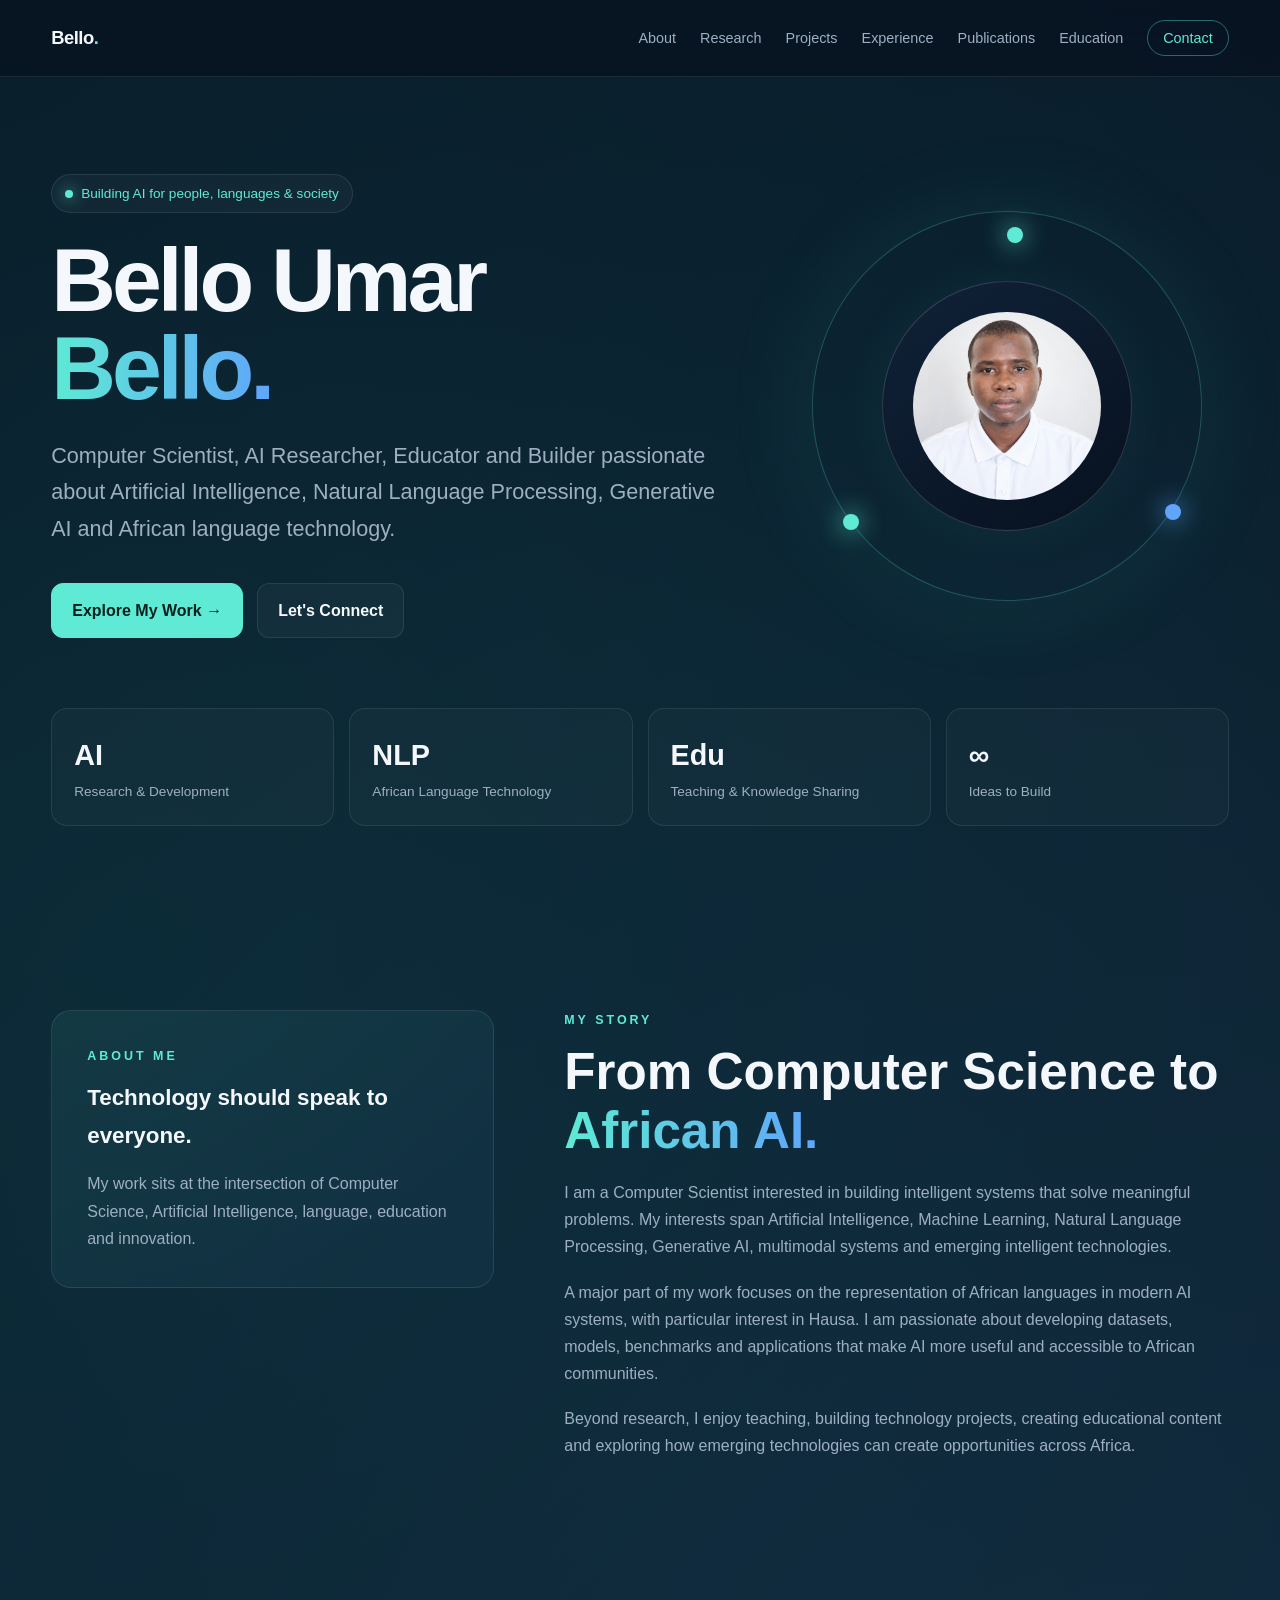
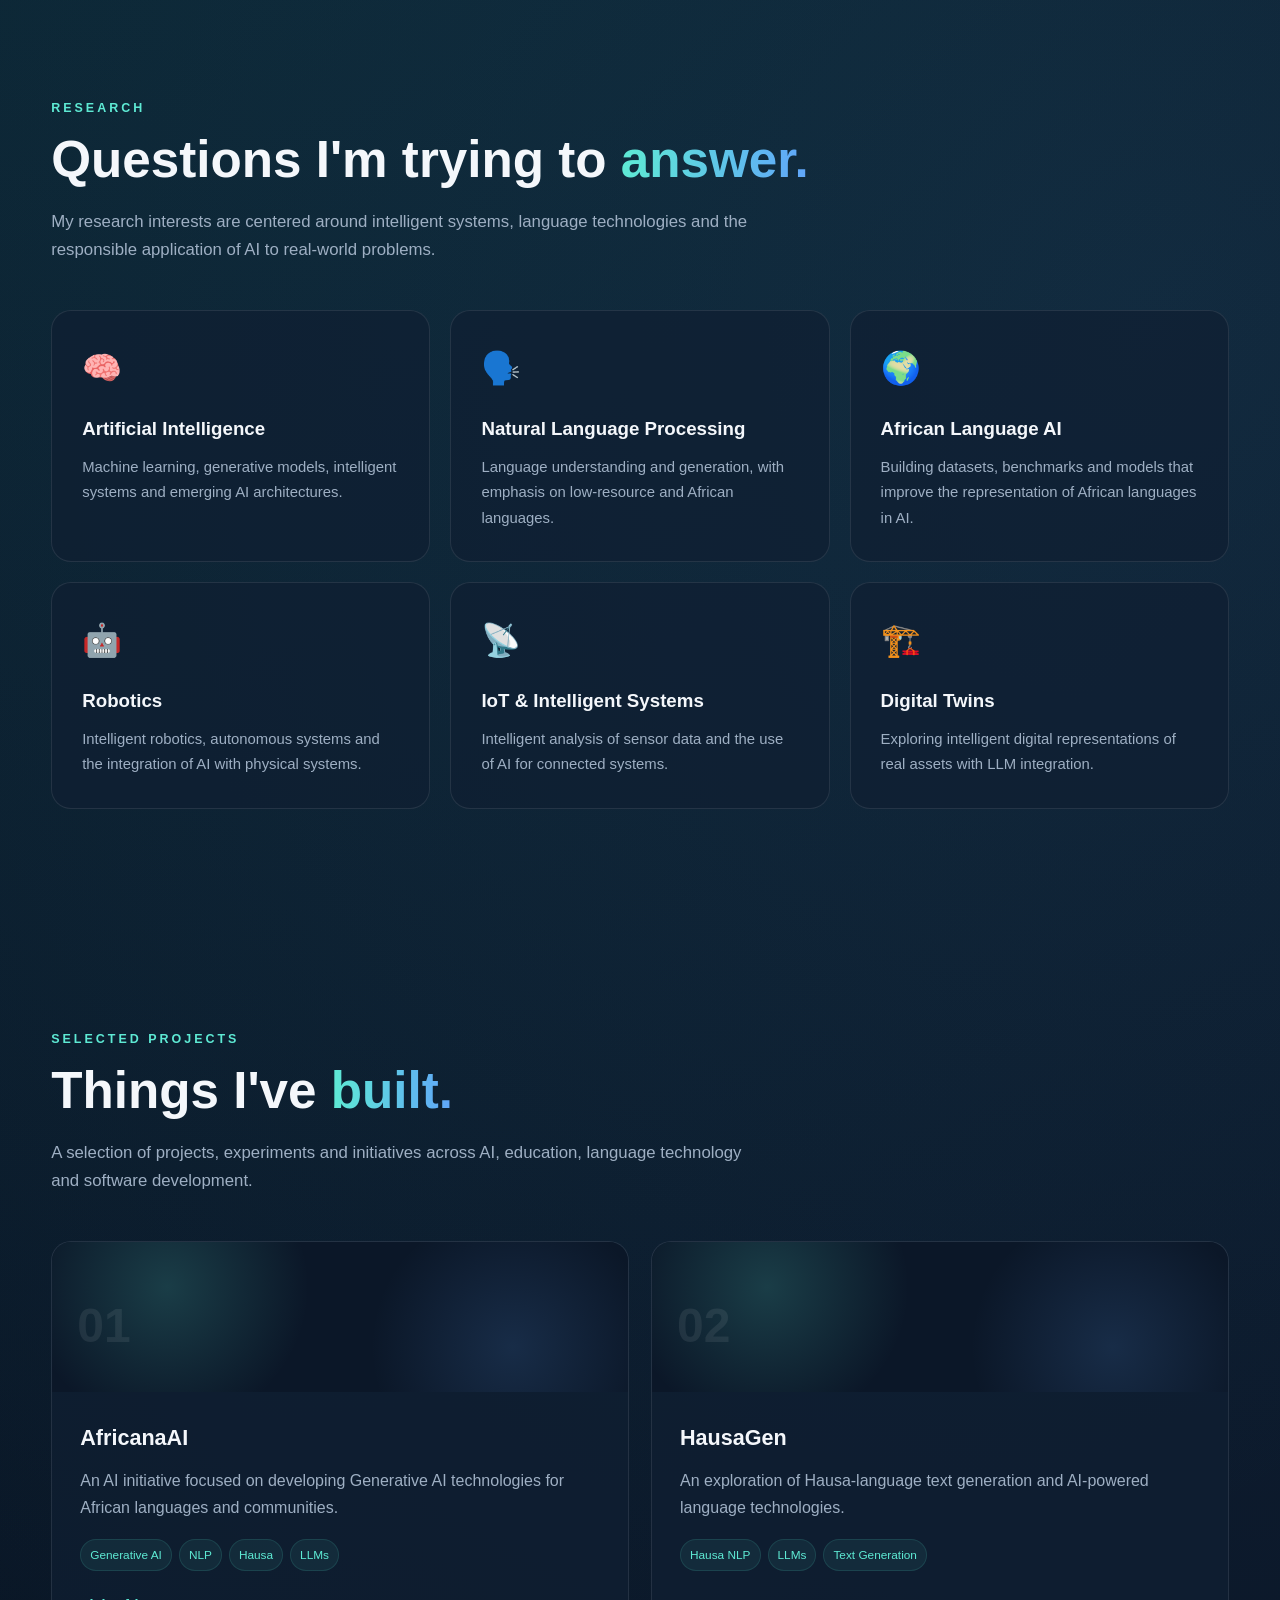
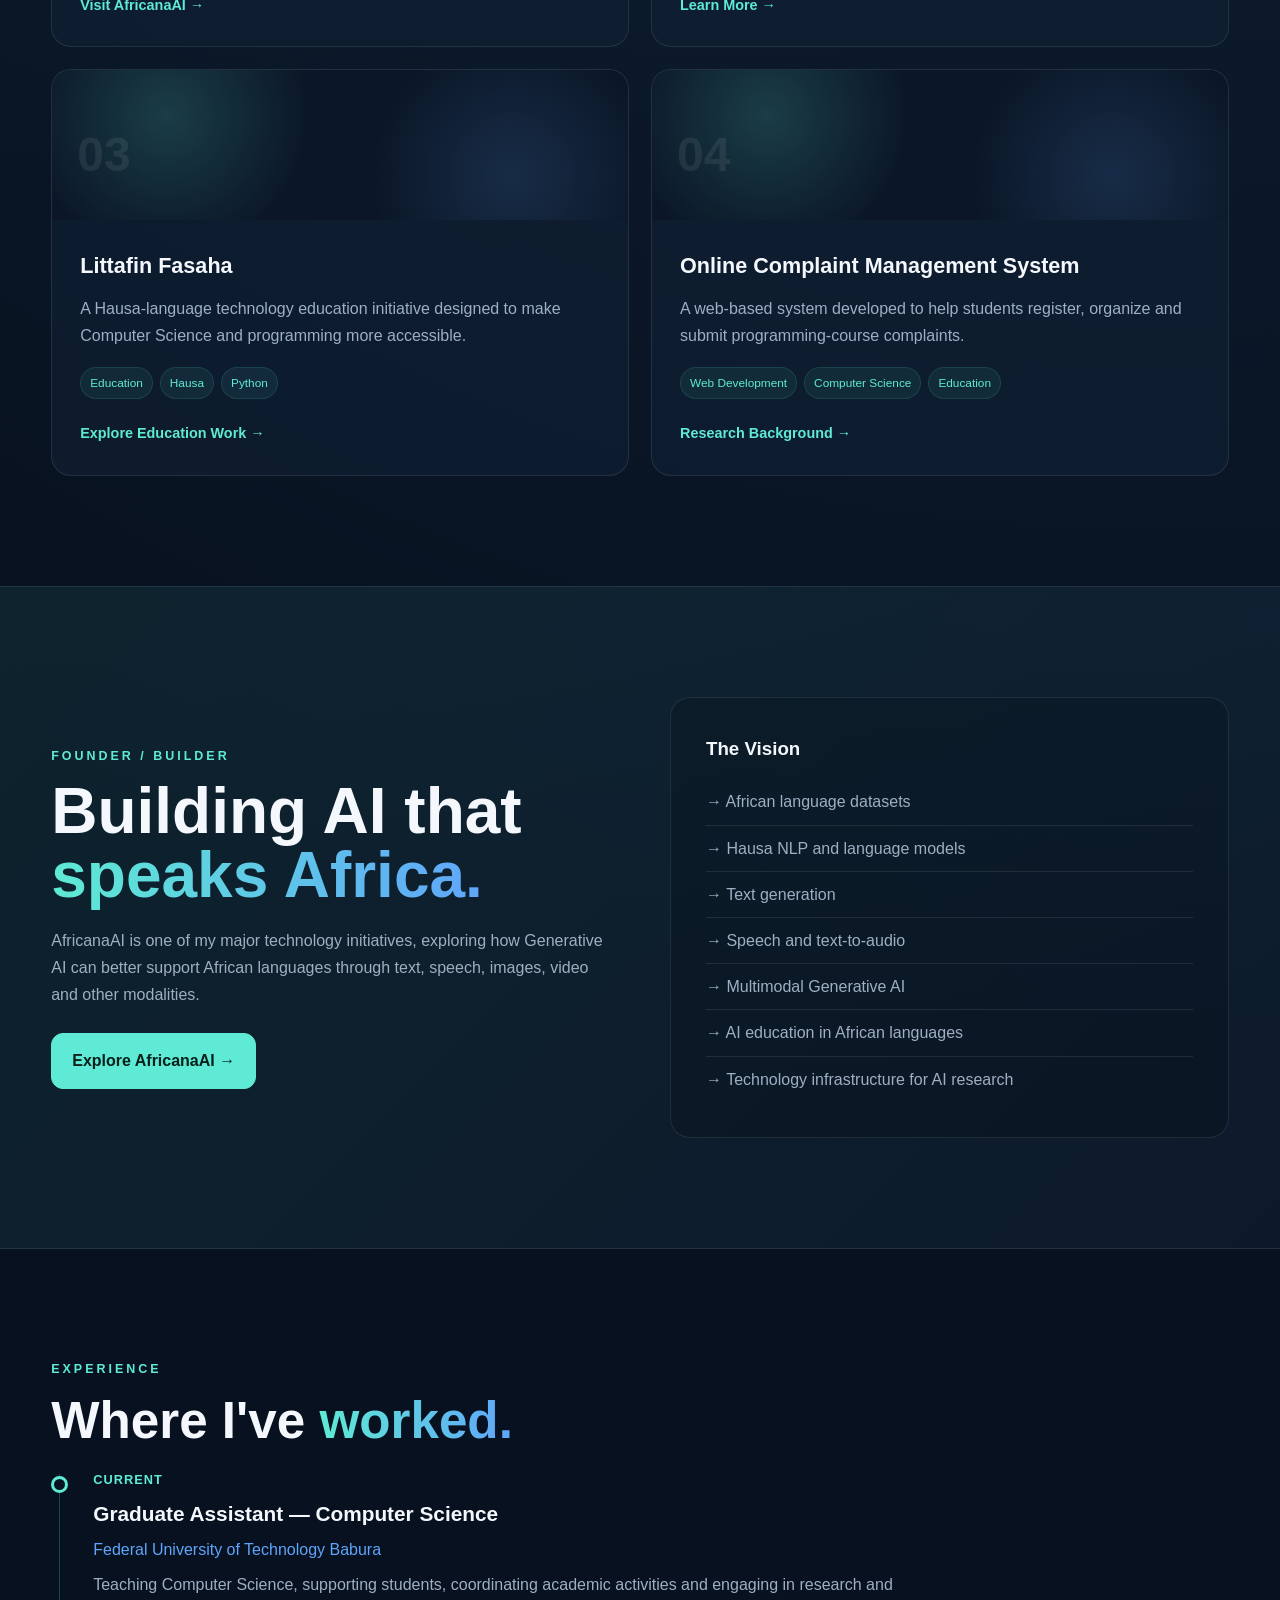
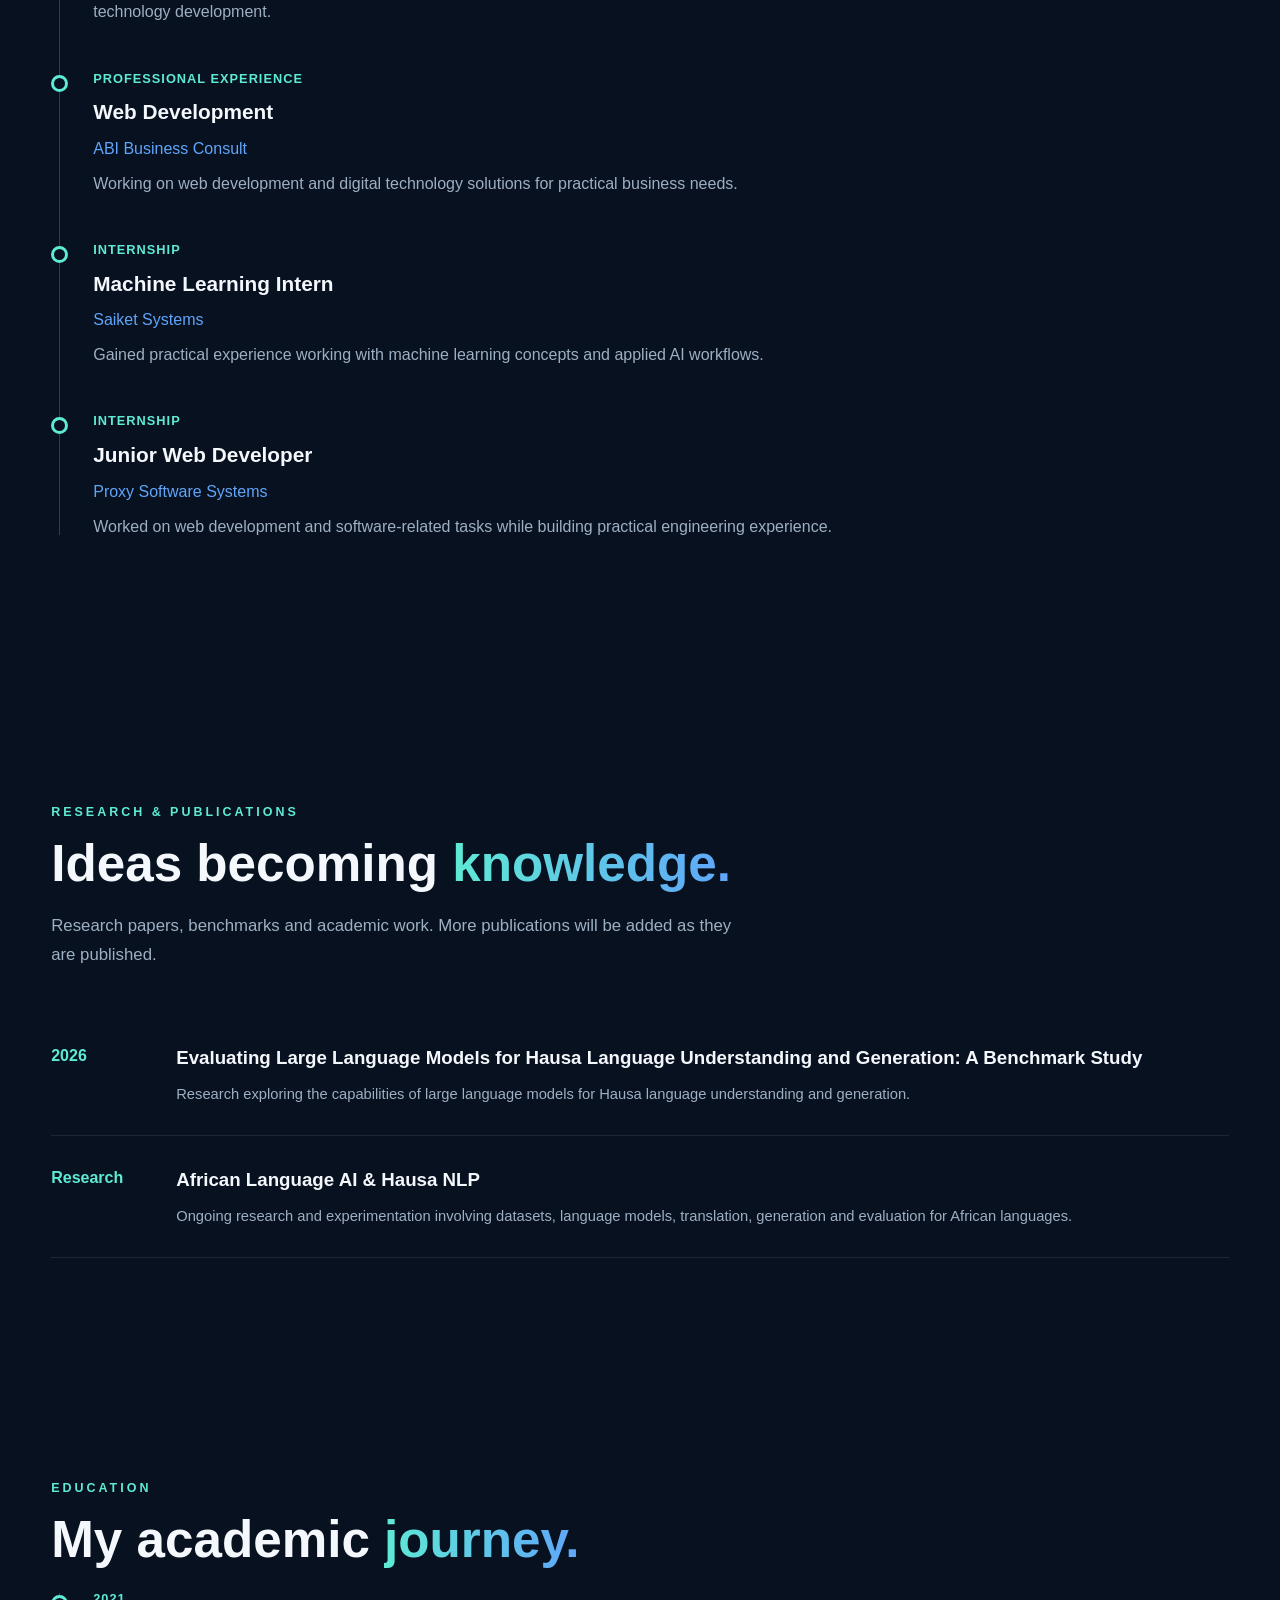
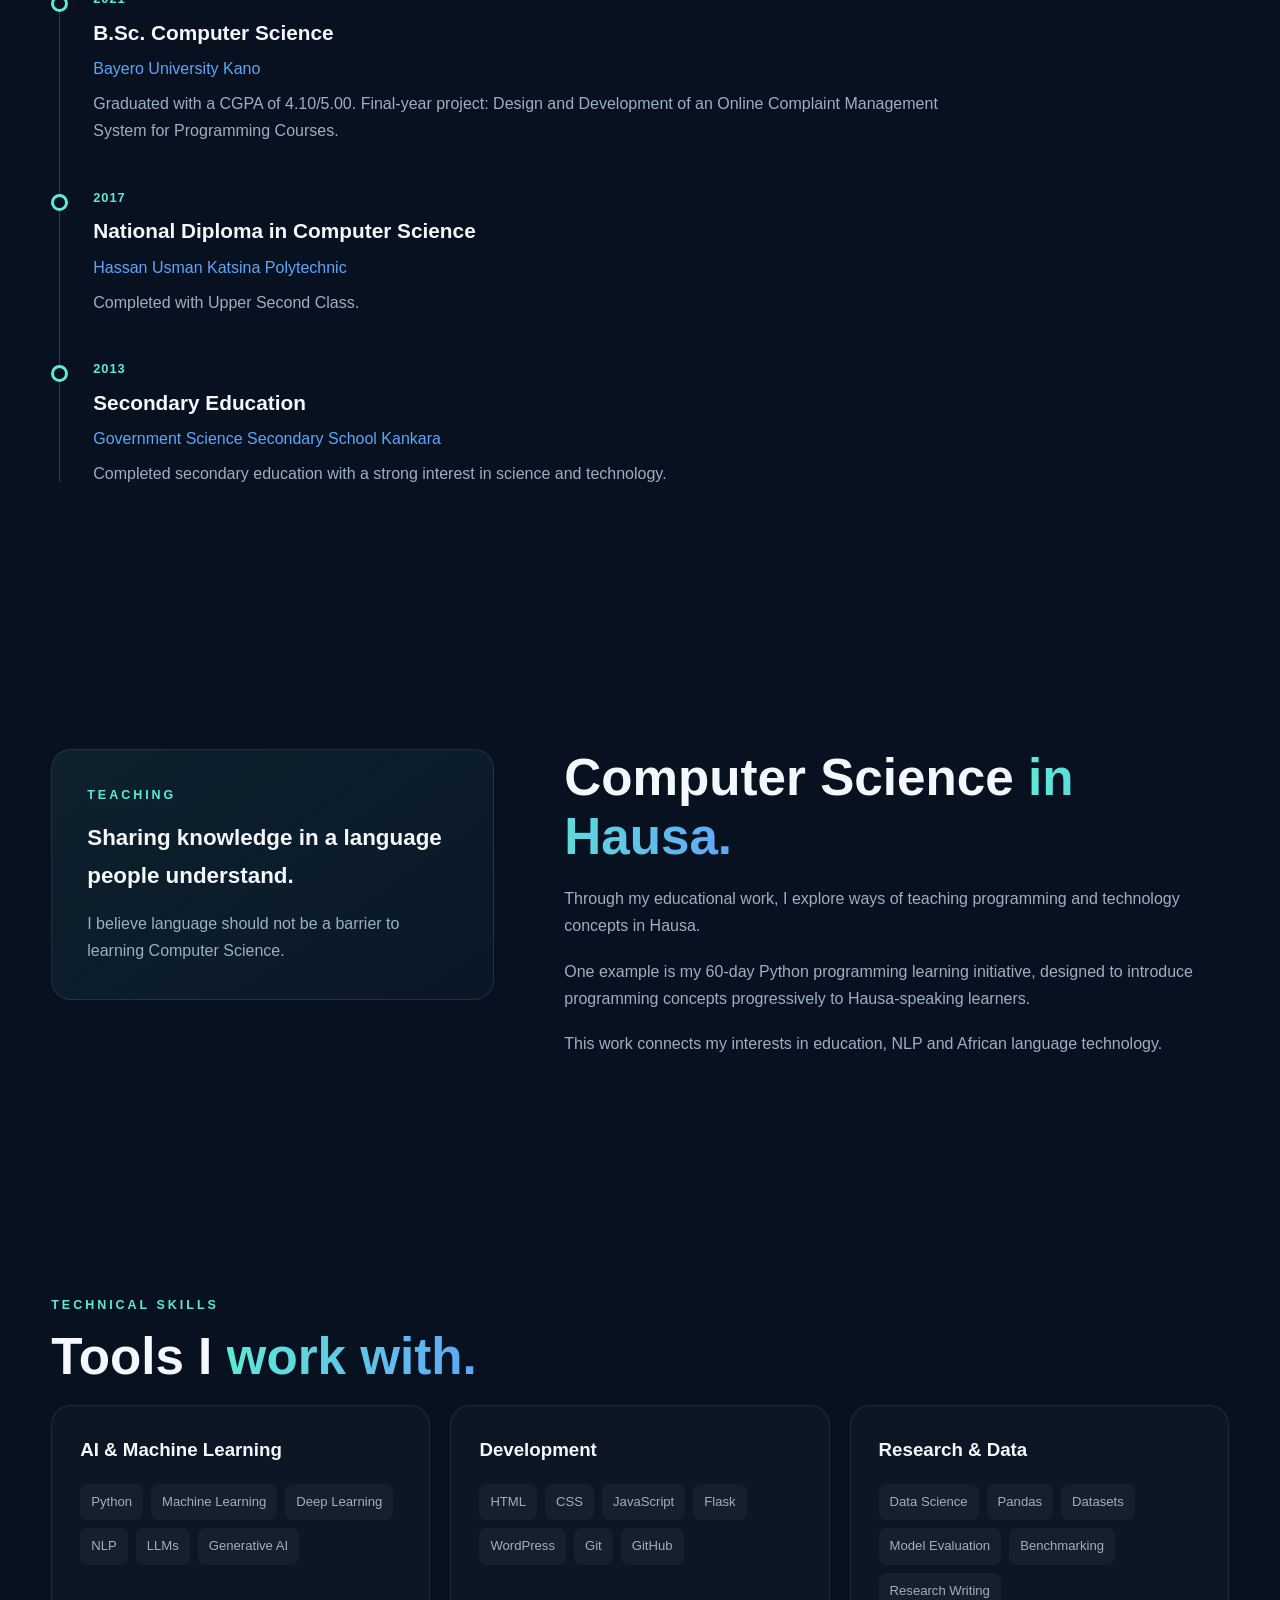
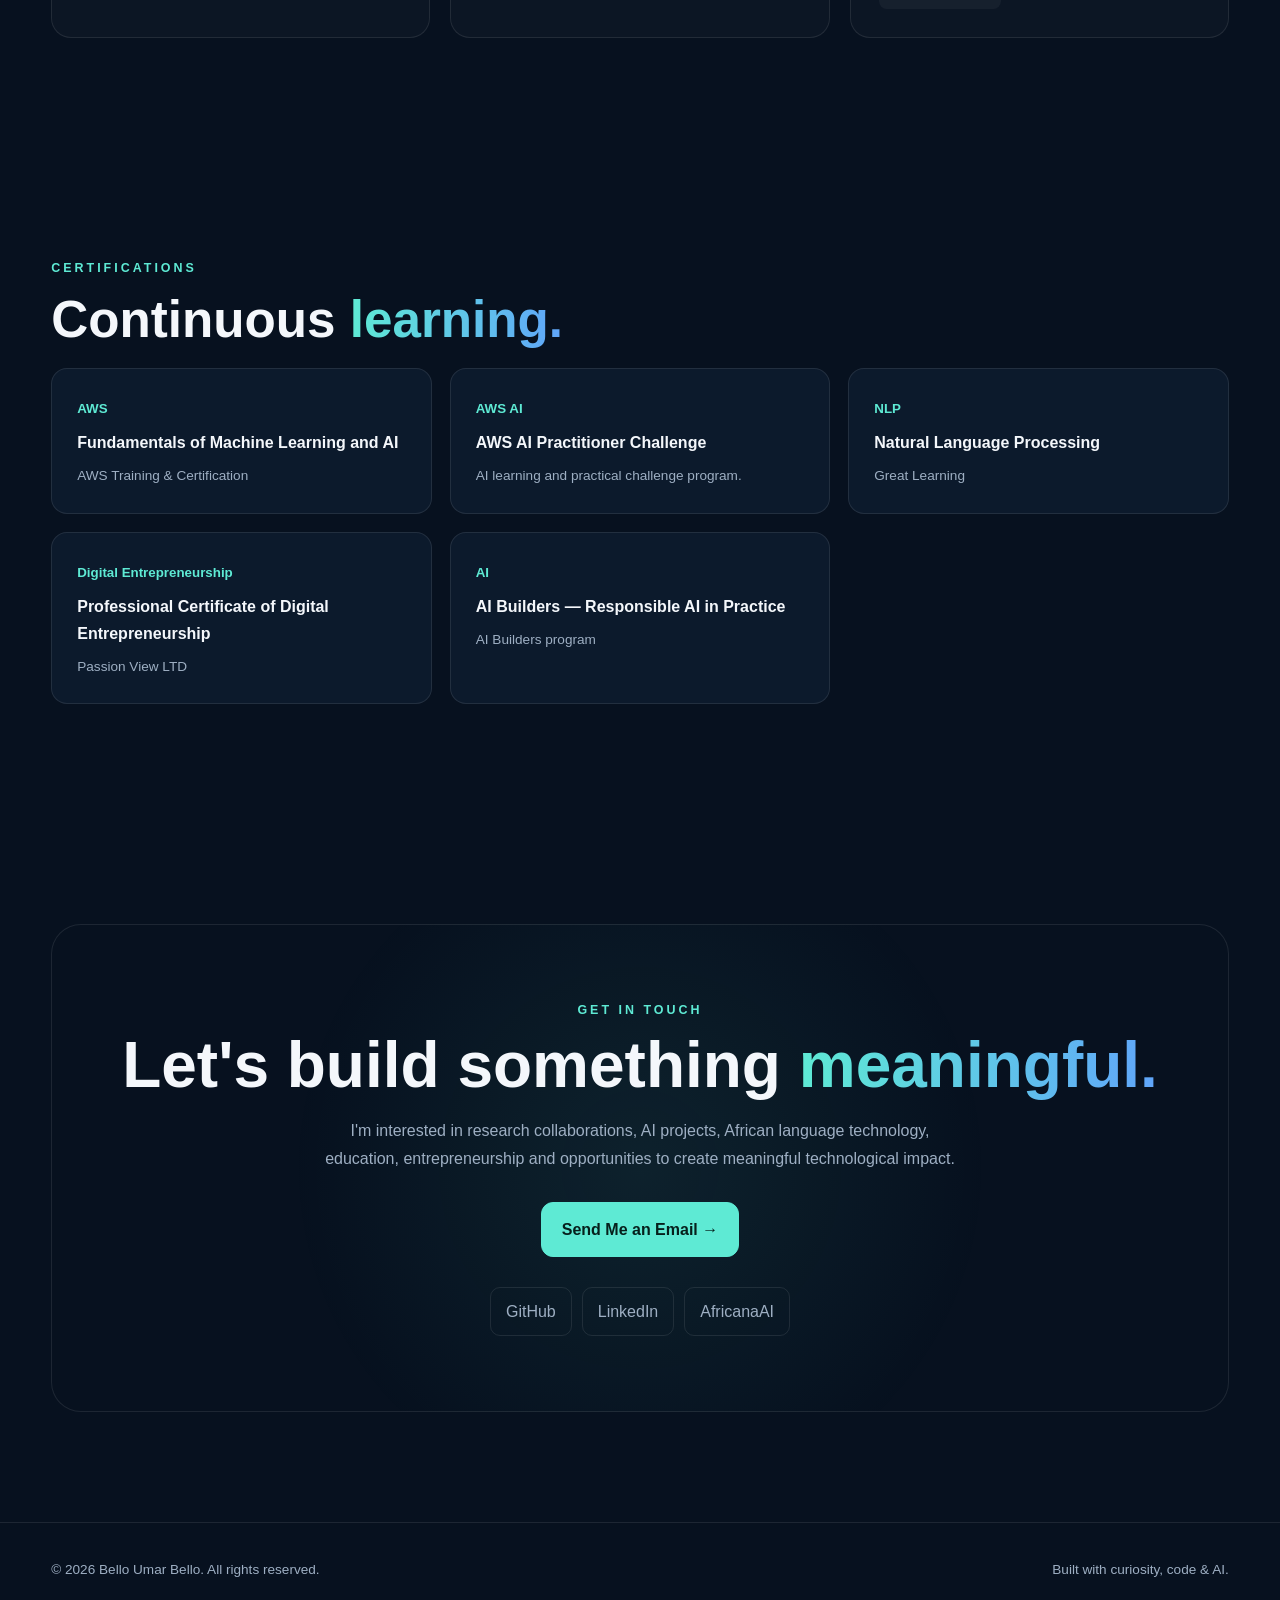
==== commit 0143268a: "Update index.html" ====
--- a/index.html
+++ b/index.html
@@ -1111,7 +1111,7 @@
      JAVASCRIPT
 ========================================================= -->
 
-
+<script src="js/script.js"></script>
 
 </body>
 </html>
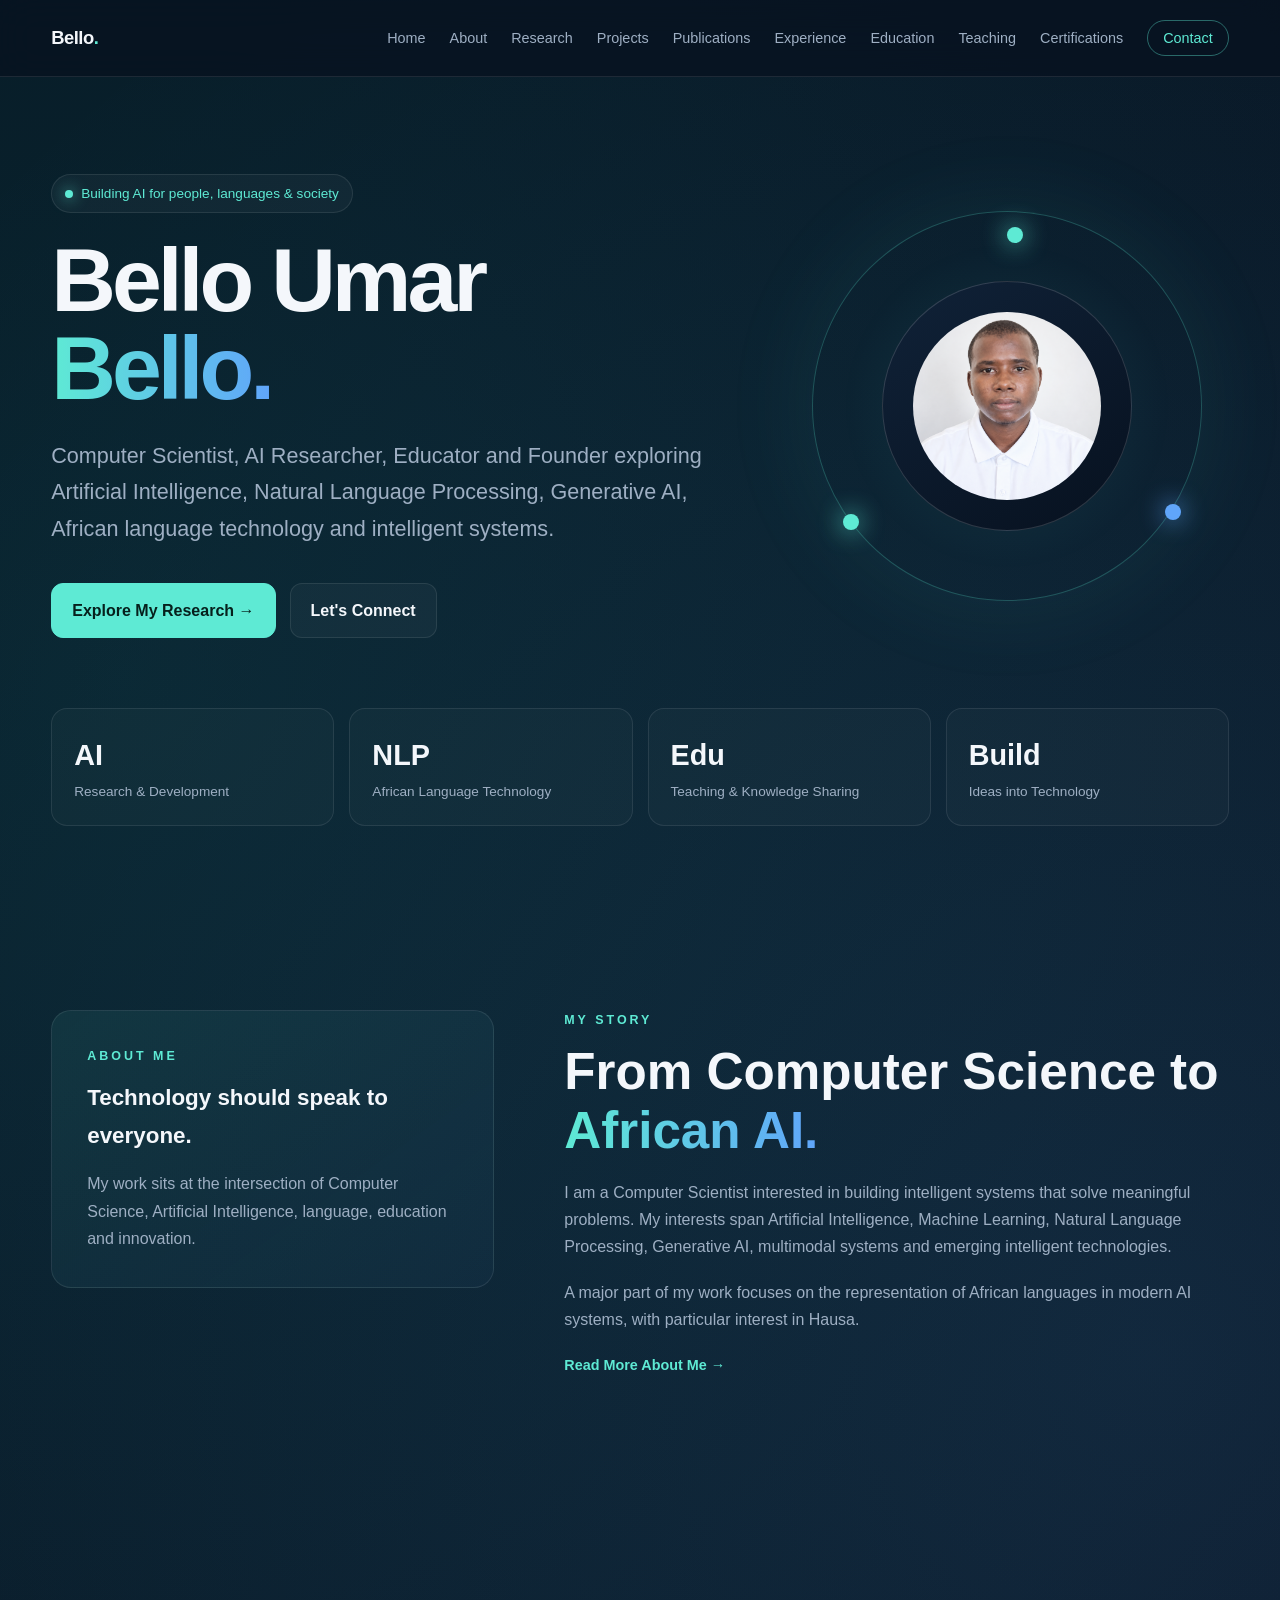
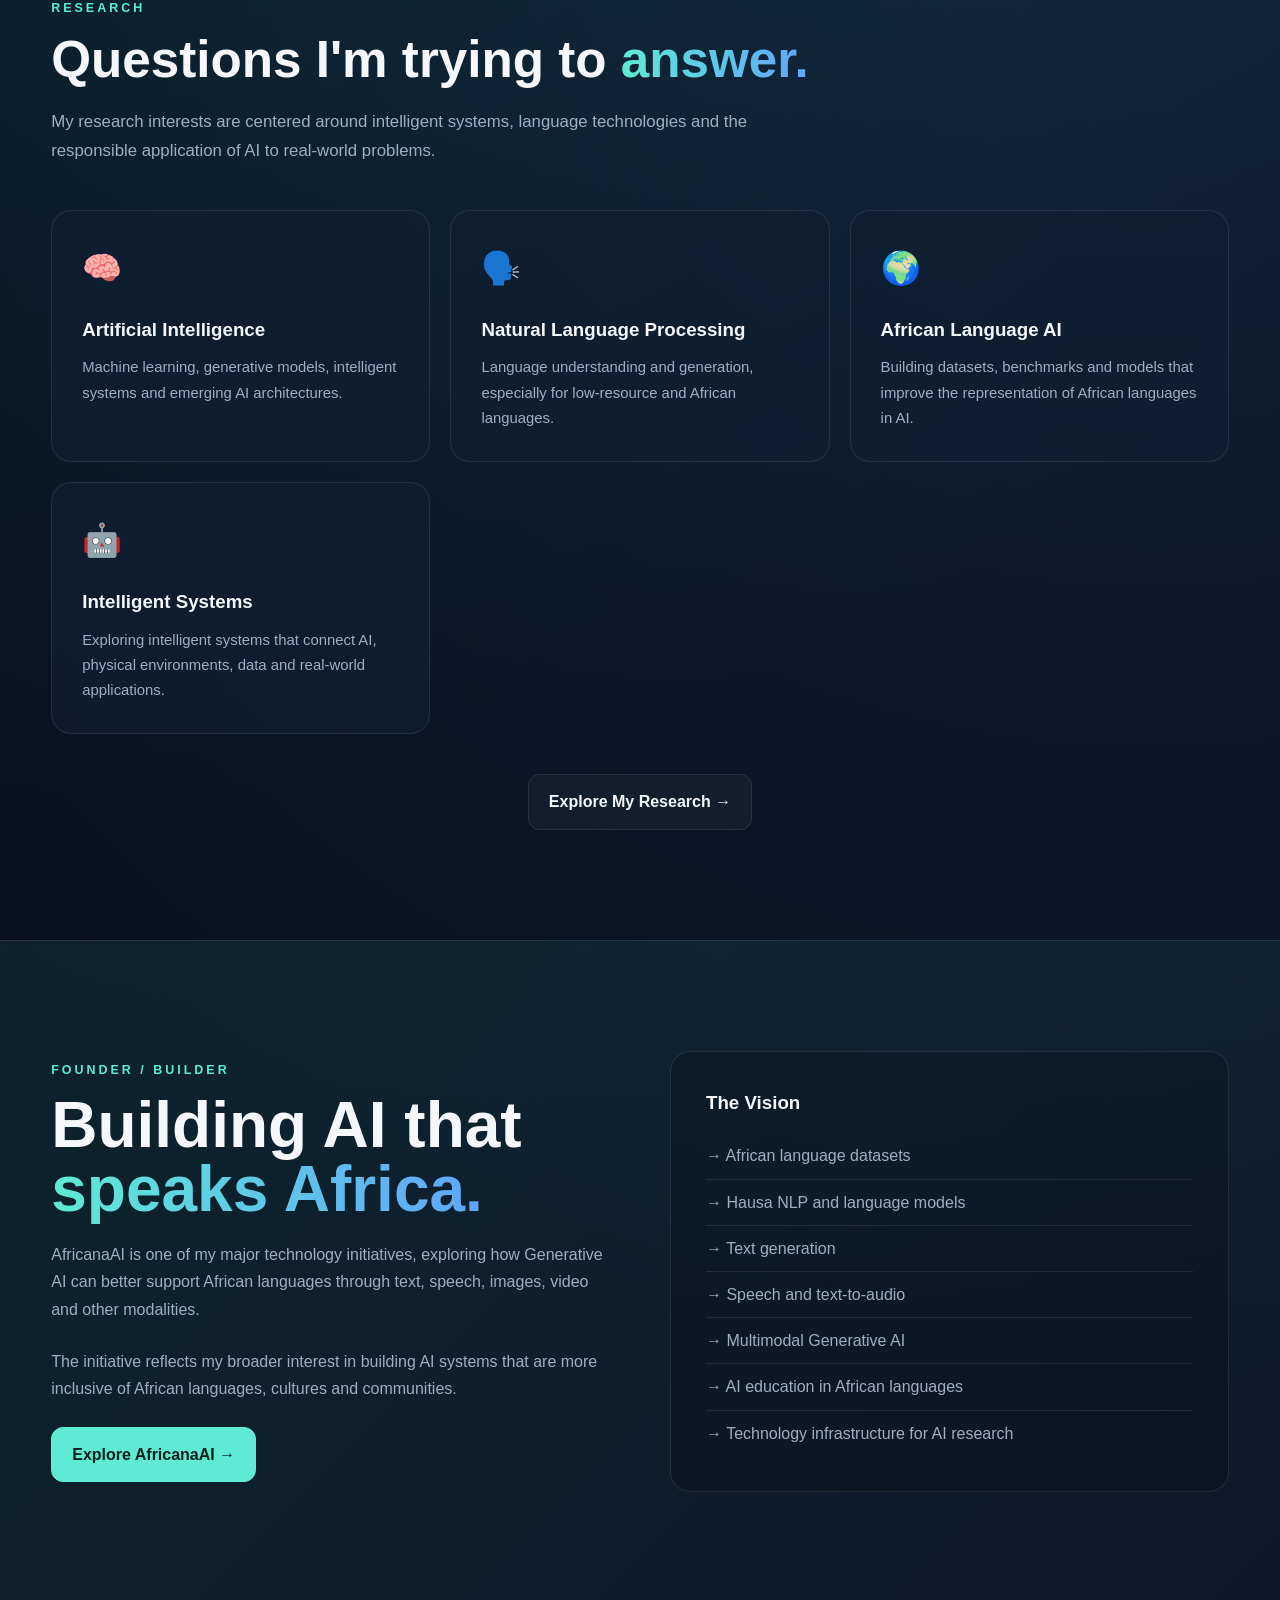
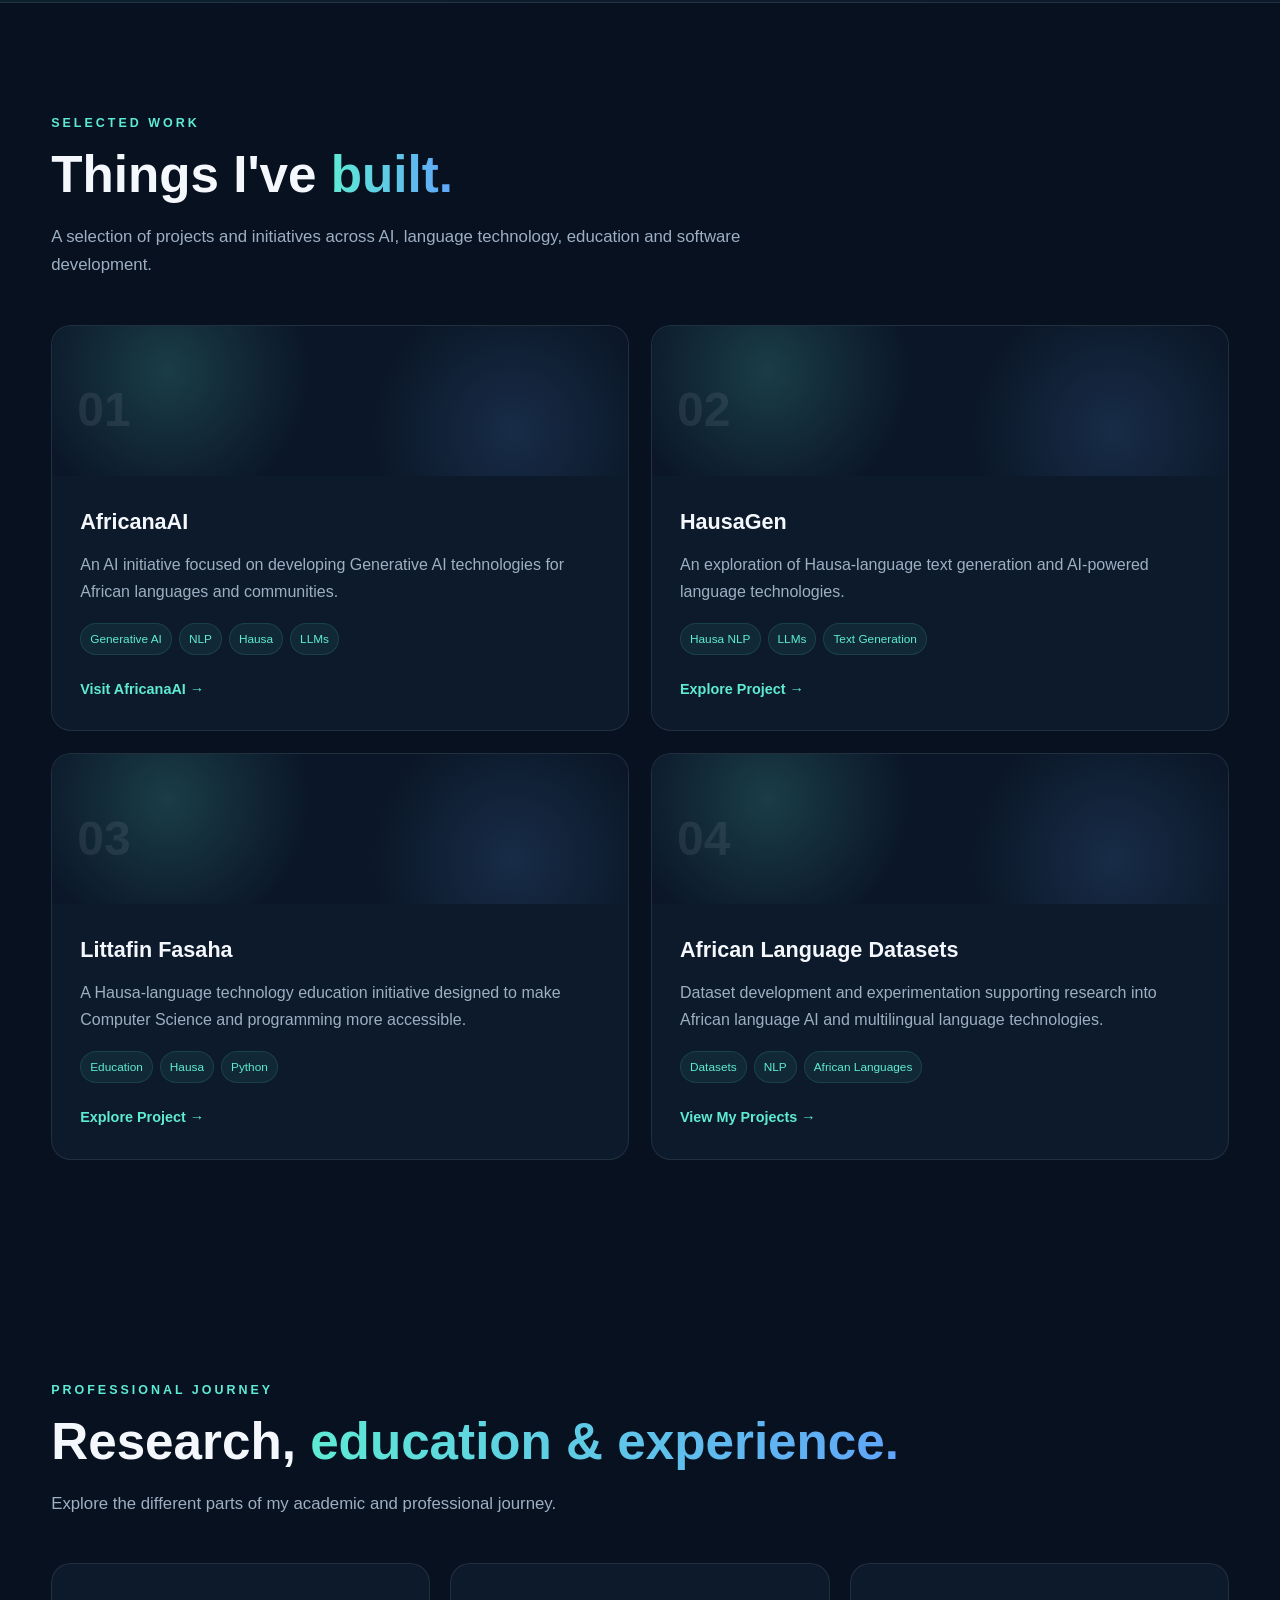
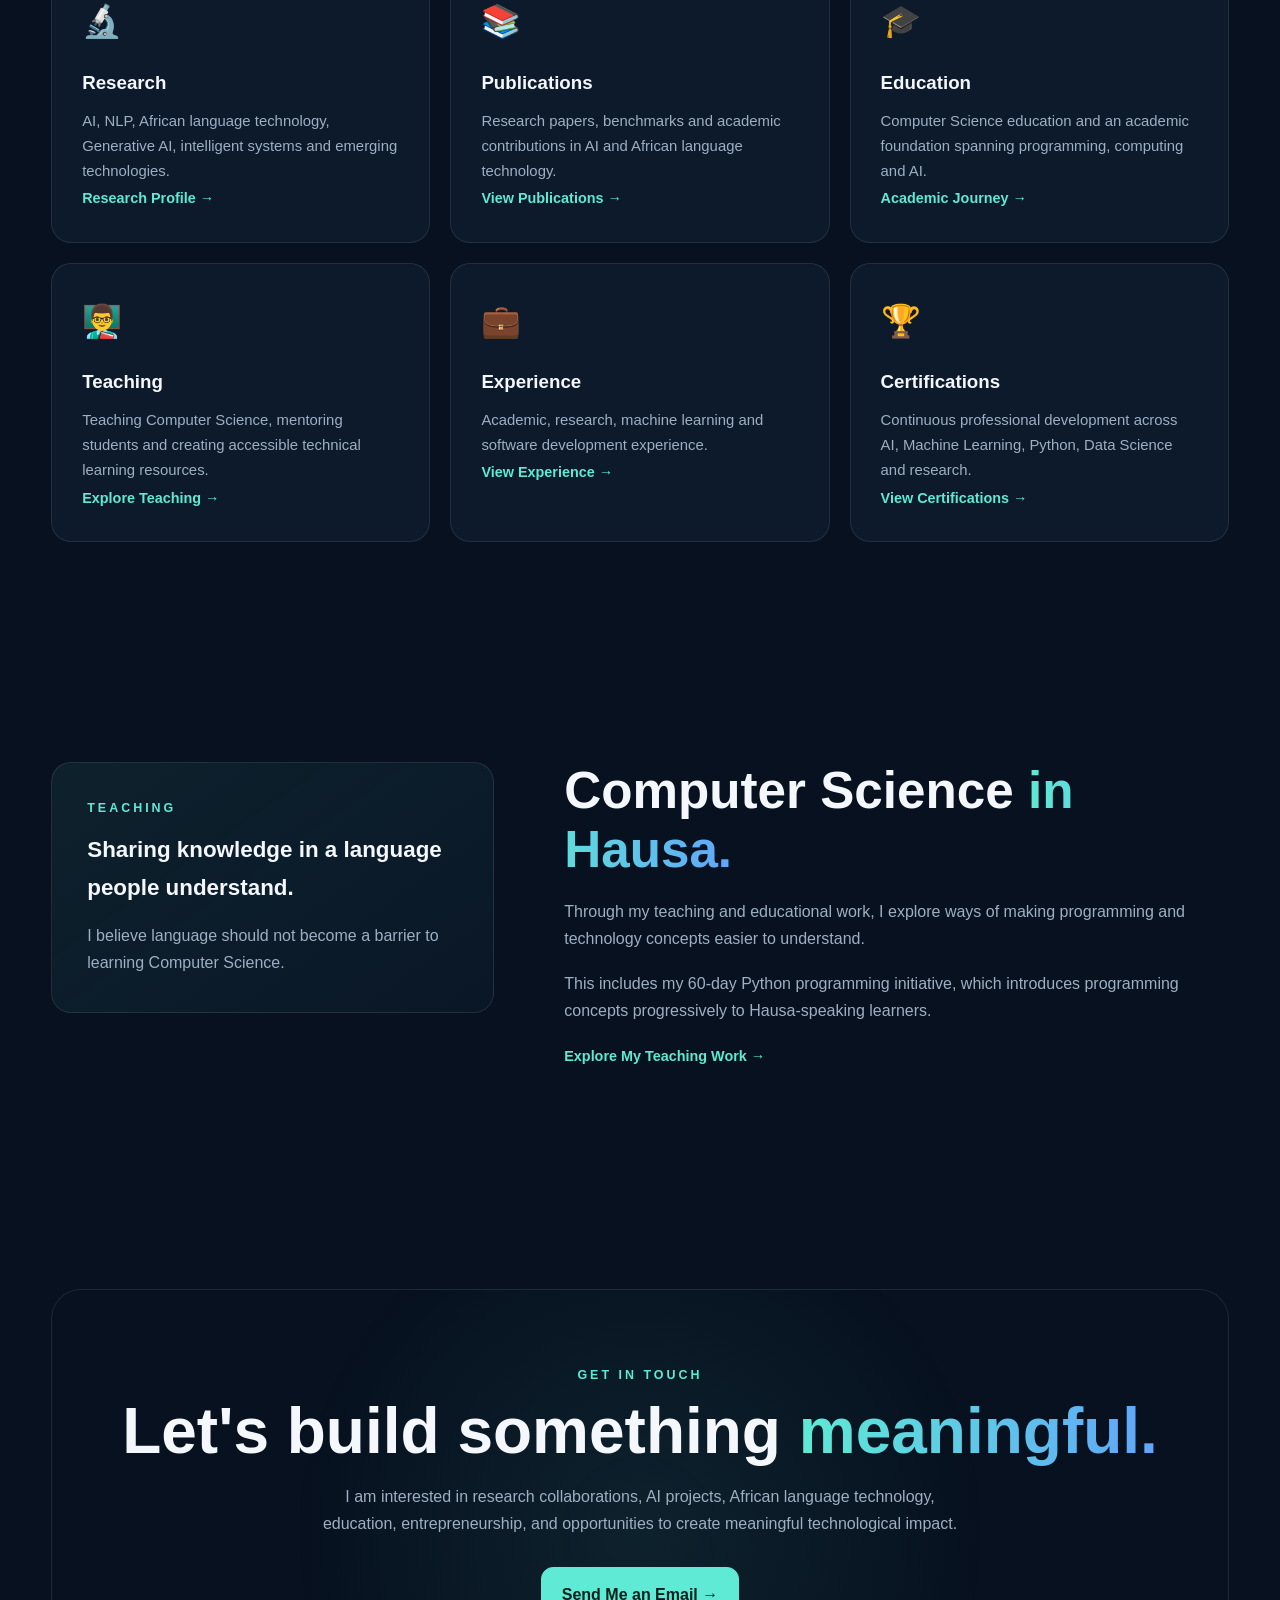
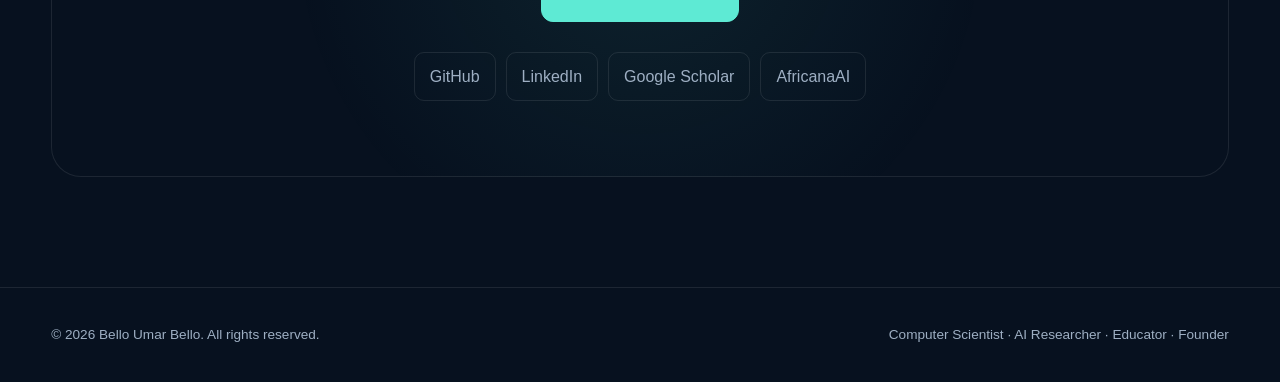
==== commit 6ab81c2a: "Update index.html" ====
--- a/index.html
+++ b/index.html
@@ -1,95 +1,175 @@
 <!DOCTYPE html>
 <html lang="en">
+
 <head>
+
     <meta charset="UTF-8">
     <meta name="viewport" content="width=device-width, initial-scale=1.0">
 
-    <title>Bello Umar Bello | AI Researcher & Computer Scientist</title>
-
-    <meta name="description" content="Bello Umar Bello — Computer Scientist, AI Researcher, Educator, and Founder working on African Language AI, NLP, Generative AI, and intelligent systems.">
+    <title>Bello Umar Bello | Computer Scientist & AI Researcher</title>
+
+    <meta
+        name="description"
+        content="Bello Umar Bello — Computer Scientist, AI Researcher, Educator and Founder working on Artificial Intelligence, African Language AI, NLP, Generative AI and intelligent systems."
+    >
 
     <meta name="author" content="Bello Umar Bello">
 
     <link rel="stylesheet" href="css/style.css">
+
 </head>
 
+
 <body>
+
 
 <!-- =========================================================
      NAVIGATION
 ========================================================= -->
 
 <header>
-    <div class="container">
-        <nav>
-
-            <a href="#home" class="logo">
-                Bello<span>.</span>
-            </a>
-
-            <button class="menu-toggle" id="menuToggle">
-                ☰
-            </button>
-
-            <ul class="nav-links" id="navLinks">
-                <li><a href="#about">About</a></li>
-                <li><a href="#research">Research</a></li>
-                <li><a href="#projects">Projects</a></li>
-                <li><a href="#experience">Experience</a></li>
-                <li><a href="#publications">Publications</a></li>
-                <li><a href="#education">Education</a></li>
-                <li><a href="#contact" class="nav-button">Contact</a></li>
-            </ul>
-
-        </nav>
-    </div>
+
+    <nav class="container">
+
+        <a href="index.html" class="logo">
+            Bello<span>.</span>
+        </a>
+
+
+        <button
+            class="menu-toggle"
+            id="menuToggle"
+            aria-label="Open navigation menu"
+        >
+            ☰
+        </button>
+
+
+        <ul class="nav-links" id="navLinks">
+
+            <li>
+                <a href="index.html">Home</a>
+            </li>
+
+            <li>
+                <a href="about.html">About</a>
+            </li>
+
+            <li>
+                <a href="research.html">Research</a>
+            </li>
+
+            <li>
+                <a href="projects.html">Projects</a>
+            </li>
+
+            <li>
+                <a href="publications.html">Publications</a>
+            </li>
+
+            <li>
+                <a href="experience.html">Experience</a>
+            </li>
+
+            <li>
+                <a href="education.html">Education</a>
+            </li>
+
+            <li>
+                <a href="teaching.html">Teaching</a>
+            </li>
+
+            <li>
+                <a href="certifications.html">Certifications</a>
+            </li>
+
+            <li>
+                <a href="contact.html" class="nav-button">
+                    Contact
+                </a>
+            </li>
+
+        </ul>
+
+    </nav>
+
 </header>
+
+
+
+<main>
 
 
 <!-- =========================================================
      HERO
 ========================================================= -->
 
-<main>
-
-<section class="hero" id="home">
+<section class="hero">
 
     <div class="container">
 
         <div class="hero-grid">
 
+
+            <!-- HERO TEXT -->
+
             <div class="reveal">
 
                 <div class="hero-kicker">
+
                     <span class="status-dot"></span>
-                    Building AI for people, languages & society
-                </div>
+
+                    Building AI for people, languages &amp; society
+
+                </div>
+
 
                 <h1>
-                    Bello Umar<br>
-                    <span class="gradient-text">Bello.</span>
+
+                    Bello Umar
+
+                    <span class="gradient-text">
+                        Bello.
+                    </span>
+
                 </h1>
 
+
                 <p class="hero-subtitle">
-                    Computer Scientist, AI Researcher, Educator and Builder
-                    passionate about Artificial Intelligence, Natural Language
-                    Processing, Generative AI and African language technology.
-                </p>
+
+                    Computer Scientist, AI Researcher, Educator and Founder
+                    exploring Artificial Intelligence, Natural Language
+                    Processing, Generative AI, African language technology
+                    and intelligent systems.
+
+                </p>
+
 
                 <div class="hero-buttons">
 
-                    <a href="#projects" class="btn btn-primary">
-                        Explore My Work →
+                    <a
+                        href="research.html"
+                        class="btn btn-primary"
+                    >
+                        Explore My Research →
                     </a>
 
-                    <a href="#contact" class="btn btn-secondary">
+
+                    <a
+                        href="contact.html"
+                        class="btn btn-secondary"
+                    >
                         Let's Connect
                     </a>
 
                 </div>
 
-            </div>
-
+
+            </div>
+
+
+
+            <!-- PROFILE -->
 
             <div class="hero-card reveal floating">
 
@@ -99,13 +179,14 @@
                     <span class="orbit-dot orbit-two"></span>
                     <span class="orbit-dot orbit-three"></span>
 
+
                     <div class="profile-inner">
 
-                         <img
+                        <img
                             src="founder.png"
                             alt="Bello Umar Bello"
                             class="profile-photo"
-                         >
+                        >
 
                     </div>
 
@@ -113,400 +194,422 @@
 
             </div>
 
+
         </div>
 
 
+
+        <!-- HERO STATS -->
+
         <div class="stats reveal">
 
             <div class="stat">
-                <div class="stat-number">AI</div>
-                <div class="stat-label">Research & Development</div>
-            </div>
+
+                <div class="stat-number">
+                    AI
+                </div>
+
+                <div class="stat-label">
+                    Research &amp; Development
+                </div>
+
+            </div>
+
 
             <div class="stat">
-                <div class="stat-number">NLP</div>
-                <div class="stat-label">African Language Technology</div>
-            </div>
+
+                <div class="stat-number">
+                    NLP
+                </div>
+
+                <div class="stat-label">
+                    African Language Technology
+                </div>
+
+            </div>
+
 
             <div class="stat">
-                <div class="stat-number">Edu</div>
-                <div class="stat-label">Teaching & Knowledge Sharing</div>
-            </div>
+
+                <div class="stat-number">
+                    Edu
+                </div>
+
+                <div class="stat-label">
+                    Teaching &amp; Knowledge Sharing
+                </div>
+
+            </div>
+
 
             <div class="stat">
-                <div class="stat-number">∞</div>
-                <div class="stat-label">Ideas to Build</div>
+
+                <div class="stat-number">
+                    Build
+                </div>
+
+                <div class="stat-label">
+                    Ideas into Technology
+                </div>
+
             </div>
 
         </div>
 
+
     </div>
 
 </section>
+
 
 
 <!-- =========================================================
      ABOUT
 ========================================================= -->
 
-<section class="section" id="about">
+<section class="section">
 
     <div class="container">
 
         <div class="about-grid">
 
+
             <div class="about-highlight reveal">
 
-                <div class="section-label">About Me</div>
+                <div class="section-label">
+                    About Me
+                </div>
+
 
                 <h3>
                     Technology should speak to everyone.
                 </h3>
 
-                <p>
+
+                <p>
+
                     My work sits at the intersection of Computer Science,
                     Artificial Intelligence, language, education and
                     innovation.
-                </p>
-
-            </div>
+
+                </p>
+
+
+            </div>
+
 
 
             <div class="about-text reveal">
 
-                <div class="section-label">My Story</div>
+                <div class="section-label">
+                    My Story
+                </div>
+
 
                 <h2 class="section-title">
+
                     From Computer Science to
-                    <span class="gradient-text">African AI.</span>
+
+                    <span class="gradient-text">
+                        African AI.
+                    </span>
+
                 </h2>
 
-                <p>
-                    I am a Computer Scientist interested in building intelligent
-                    systems that solve meaningful problems. My interests span
-                    Artificial Intelligence, Machine Learning, Natural Language
-                    Processing, Generative AI, multimodal systems and emerging
-                    intelligent technologies.
-                </p>
-
-                <p>
-                    A major part of my work focuses on the representation of
-                    African languages in modern AI systems, with particular
-                    interest in Hausa. I am passionate about developing
-                    datasets, models, benchmarks and applications that make AI
-                    more useful and accessible to African communities.
-                </p>
-
-                <p>
-                    Beyond research, I enjoy teaching, building technology
-                    projects, creating educational content and exploring how
-                    emerging technologies can create opportunities across
-                    Africa.
-                </p>
-
-            </div>
+
+                <p>
+
+                    I am a Computer Scientist interested in building
+                    intelligent systems that solve meaningful problems.
+                    My interests span Artificial Intelligence, Machine
+                    Learning, Natural Language Processing, Generative AI,
+                    multimodal systems and emerging intelligent technologies.
+
+                </p>
+
+
+                <p>
+
+                    A major part of my work focuses on the representation
+                    of African languages in modern AI systems, with
+                    particular interest in Hausa.
+
+                </p>
+
+
+                <a
+                    href="about.html"
+                    class="project-link"
+                >
+                    Read More About Me →
+                </a>
+
+
+            </div>
+
 
         </div>
 
     </div>
 
 </section>
+
 
 
 <!-- =========================================================
      RESEARCH
 ========================================================= -->
 
-<section class="section" id="research">
+<section class="section">
 
     <div class="container">
 
+
         <div class="reveal">
 
-            <div class="section-label">Research</div>
+            <div class="section-label">
+                Research
+            </div>
+
 
             <h2 class="section-title">
-                Questions I'm trying to <span class="gradient-text">answer.</span>
+
+                Questions I'm trying to
+
+                <span class="gradient-text">
+                    answer.
+                </span>
+
             </h2>
 
+
             <p class="section-intro">
-                My research interests are centered around intelligent systems,
-                language technologies and the responsible application of AI
-                to real-world problems.
+
+                My research interests are centered around intelligent
+                systems, language technologies and the responsible
+                application of AI to real-world problems.
+
             </p>
 
         </div>
 
 
+
         <div class="research-grid">
 
-            <div class="research-card reveal">
-                <div class="research-icon">🧠</div>
-                <h3>Artificial Intelligence</h3>
-                <p>
-                    Machine learning, generative models, intelligent systems
-                    and emerging AI architectures.
-                </p>
-            </div>
-
-            <div class="research-card reveal">
-                <div class="research-icon">🗣️</div>
-                <h3>Natural Language Processing</h3>
-                <p>
-                    Language understanding and generation, with emphasis on
-                    low-resource and African languages.
-                </p>
-            </div>
-
-            <div class="research-card reveal">
-                <div class="research-icon">🌍</div>
-                <h3>African Language AI</h3>
-                <p>
-                    Building datasets, benchmarks and models that improve the
-                    representation of African languages in AI.
-                </p>
-            </div>
-
-            <div class="research-card reveal">
-                <div class="research-icon">🤖</div>
-                <h3>Robotics</h3>
-                <p>
-                    Intelligent robotics, autonomous systems and the
-                    integration of AI with physical systems.
-                </p>
-            </div>
-
-            <div class="research-card reveal">
-                <div class="research-icon">📡</div>
-                <h3>IoT & Intelligent Systems</h3>
-                <p>
-                    Intelligent analysis of sensor data and the use of AI
-                    for connected systems.
-                </p>
-            </div>
-
-            <div class="research-card reveal">
-                <div class="research-icon">🏗️</div>
-                <h3>Digital Twins</h3>
-                <p>
-                    Exploring intelligent digital representations of real
-                    assets with LLM integration.
-                </p>
-            </div>
+
+            <article class="research-card reveal">
+
+                <div class="research-icon">
+                    🧠
+                </div>
+
+                <h3>
+                    Artificial Intelligence
+                </h3>
+
+                <p>
+
+                    Machine learning, generative models, intelligent
+                    systems and emerging AI architectures.
+
+                </p>
+
+            </article>
+
+
+
+            <article class="research-card reveal">
+
+                <div class="research-icon">
+                    🗣️
+                </div>
+
+                <h3>
+                    Natural Language Processing
+                </h3>
+
+                <p>
+
+                    Language understanding and generation, especially
+                    for low-resource and African languages.
+
+                </p>
+
+            </article>
+
+
+
+            <article class="research-card reveal">
+
+                <div class="research-icon">
+                    🌍
+                </div>
+
+                <h3>
+                    African Language AI
+                </h3>
+
+                <p>
+
+                    Building datasets, benchmarks and models that improve
+                    the representation of African languages in AI.
+
+                </p>
+
+            </article>
+
+
+
+            <article class="research-card reveal">
+
+                <div class="research-icon">
+                    🤖
+                </div>
+
+                <h3>
+                    Intelligent Systems
+                </h3>
+
+                <p>
+
+                    Exploring intelligent systems that connect AI,
+                    physical environments, data and real-world applications.
+
+                </p>
+
+            </article>
+
+
 
         </div>
 
+
+        <div
+            class="hero-buttons reveal"
+            style="justify-content:center; margin-top:40px;"
+        >
+
+            <a
+                href="research.html"
+                class="btn btn-secondary"
+            >
+                Explore My Research →
+            </a>
+
+        </div>
+
+
     </div>
 
 </section>
 
-
-<!-- =========================================================
-     PROJECTS
-========================================================= -->
-
-<section class="section" id="projects">
-
-    <div class="container">
-
-        <div class="reveal">
-
-            <div class="section-label">Selected Projects</div>
-
-            <h2 class="section-title">
-                Things I've <span class="gradient-text">built.</span>
-            </h2>
-
-            <p class="section-intro">
-                A selection of projects, experiments and initiatives across
-                AI, education, language technology and software development.
-            </p>
-
-        </div>
-
-
-        <div class="projects-grid">
-
-            <article class="project-card reveal">
-
-                <div class="project-top">
-                    <div class="project-number">01</div>
-                </div>
-
-                <div class="project-content">
-
-                    <h3>AfricanaAI</h3>
-
-                    <p>
-                        An AI initiative focused on developing Generative AI
-                        technologies for African languages and communities.
-                    </p>
-
-                    <div class="tags">
-                        <span class="tag">Generative AI</span>
-                        <span class="tag">NLP</span>
-                        <span class="tag">Hausa</span>
-                        <span class="tag">LLMs</span>
-                    </div>
-
-                    <a class="project-link"
-                       href="https://africanaai.com"
-                       target="_blank">
-                        Visit AfricanaAI →
-                    </a>
-
-                </div>
-
-            </article>
-
-
-            <article class="project-card reveal">
-
-                <div class="project-top">
-                    <div class="project-number">02</div>
-                </div>
-
-                <div class="project-content">
-
-                    <h3>HausaGen</h3>
-
-                    <p>
-                        An exploration of Hausa-language text generation and
-                        AI-powered language technologies.
-                    </p>
-
-                    <div class="tags">
-                        <span class="tag">Hausa NLP</span>
-                        <span class="tag">LLMs</span>
-                        <span class="tag">Text Generation</span>
-                    </div>
-
-                    <a class="project-link" href="#africanaai">
-                        Learn More →
-                    </a>
-
-                </div>
-
-            </article>
-
-
-            <article class="project-card reveal">
-
-                <div class="project-top">
-                    <div class="project-number">03</div>
-                </div>
-
-                <div class="project-content">
-
-                    <h3>Littafin Fasaha</h3>
-
-                    <p>
-                        A Hausa-language technology education initiative designed
-                        to make Computer Science and programming more accessible.
-                    </p>
-
-                    <div class="tags">
-                        <span class="tag">Education</span>
-                        <span class="tag">Hausa</span>
-                        <span class="tag">Python</span>
-                    </div>
-
-                    <a class="project-link" href="#teaching">
-                        Explore Education Work →
-                    </a>
-
-                </div>
-
-            </article>
-
-
-            <article class="project-card reveal">
-
-                <div class="project-top">
-                    <div class="project-number">04</div>
-                </div>
-
-                <div class="project-content">
-
-                    <h3>Online Complaint Management System</h3>
-
-                    <p>
-                        A web-based system developed to help students register,
-                        organize and submit programming-course complaints.
-                    </p>
-
-                    <div class="tags">
-                        <span class="tag">Web Development</span>
-                        <span class="tag">Computer Science</span>
-                        <span class="tag">Education</span>
-                    </div>
-
-                    <a class="project-link" href="#contact">
-                        Research Background →
-                    </a>
-
-                </div>
-
-            </article>
-
-        </div>
-
-    </div>
-
-</section>
 
 
 <!-- =========================================================
      AFRICANAAI
 ========================================================= -->
 
-<section class="section africana" id="africanaai">
+<section class="section africana">
 
     <div class="container">
 
         <div class="africana-grid">
 
+
             <div class="reveal">
 
-                <div class="section-label">Founder / Builder</div>
+                <div class="section-label">
+                    Founder / Builder
+                </div>
+
 
                 <h2 class="africana-title">
+
                     Building AI that
-                    <span class="gradient-text">speaks Africa.</span>
+
+                    <span class="gradient-text">
+                        speaks Africa.
+                    </span>
+
                 </h2>
 
-                <p>
+
+                <p>
+
                     AfricanaAI is one of my major technology initiatives,
                     exploring how Generative AI can better support African
-                    languages through text, speech, images, video and other
-                    modalities.
-                </p>
-
-                <a href="https://africanaai.com"
-                   target="_blank"
-                   class="btn btn-primary">
+                    languages through text, speech, images, video and
+                    other modalities.
+
+                </p>
+
+
+                <p>
+
+                    The initiative reflects my broader interest in building
+                    AI systems that are more inclusive of African languages,
+                    cultures and communities.
+
+                </p>
+
+
+                <a
+                    href="https://africanaai.com/"
+                    target="_blank"
+                    rel="noopener noreferrer"
+                    class="btn btn-primary"
+                >
                     Explore AfricanaAI →
                 </a>
 
-            </div>
+
+            </div>
+
 
 
             <div class="vision-box reveal">
 
-                <h3>The Vision</h3>
+                <h3>
+                    The Vision
+                </h3>
+
 
                 <ul>
-                    <li>→ African language datasets</li>
-                    <li>→ Hausa NLP and language models</li>
-                    <li>→ Text generation</li>
-                    <li>→ Speech and text-to-audio</li>
-                    <li>→ Multimodal Generative AI</li>
-                    <li>→ AI education in African languages</li>
-                    <li>→ Technology infrastructure for AI research</li>
+
+                    <li>
+                        → African language datasets
+                    </li>
+
+                    <li>
+                        → Hausa NLP and language models
+                    </li>
+
+                    <li>
+                        → Text generation
+                    </li>
+
+                    <li>
+                        → Speech and text-to-audio
+                    </li>
+
+                    <li>
+                        → Multimodal Generative AI
+                    </li>
+
+                    <li>
+                        → AI education in African languages
+                    </li>
+
+                    <li>
+                        → Technology infrastructure for AI research
+                    </li>
+
                 </ul>
 
             </div>
 
+
         </div>
 
     </div>
@@ -514,325 +617,597 @@
 </section>
 
 
+
 <!-- =========================================================
-     EXPERIENCE
+     SELECTED PROJECTS
 ========================================================= -->
 
-<section class="section" id="experience">
+<section class="section">
 
     <div class="container">
 
+
         <div class="reveal">
 
-            <div class="section-label">Experience</div>
+            <div class="section-label">
+                Selected Work
+            </div>
+
 
             <h2 class="section-title">
-                Where I've <span class="gradient-text">worked.</span>
+
+                Things I've
+
+                <span class="gradient-text">
+                    built.
+                </span>
+
             </h2>
 
+
+            <p class="section-intro">
+
+                A selection of projects and initiatives across AI,
+                language technology, education and software development.
+
+            </p>
+
         </div>
 
 
-        <div class="timeline">
-
-            <div class="timeline-item reveal">
-
-                <span class="timeline-dot"></span>
-
-                <div class="timeline-date">
-                    Current
-                </div>
-
-                <h3>Graduate Assistant — Computer Science</h3>
-
-                <h4>Federal University of Technology Babura</h4>
-
-                <p>
-                    Teaching Computer Science, supporting students, coordinating
-                    academic activities and engaging in research and technology
-                    development.
-                </p>
-
-            </div>
-
-
-            <div class="timeline-item reveal">
-
-                <span class="timeline-dot"></span>
-
-                <div class="timeline-date">
-                    Professional Experience
-                </div>
-
-                <h3>Web Development</h3>
-
-                <h4>ABI Business Consult</h4>
-
-                <p>
-                    Working on web development and digital technology solutions
-                    for practical business needs.
-                </p>
-
-            </div>
-
-
-            <div class="timeline-item reveal">
-
-                <span class="timeline-dot"></span>
-
-                <div class="timeline-date">
-                    Internship
-                </div>
-
-                <h3>Machine Learning Intern</h3>
-
-                <h4>Saiket Systems</h4>
-
-                <p>
-                    Gained practical experience working with machine learning
-                    concepts and applied AI workflows.
-                </p>
-
-            </div>
-
-
-            <div class="timeline-item reveal">
-
-                <span class="timeline-dot"></span>
-
-                <div class="timeline-date">
-                    Internship
-                </div>
-
-                <h3>Junior Web Developer</h3>
-
-                <h4>Proxy Software Systems</h4>
-
-                <p>
-                    Worked on web development and software-related tasks while
-                    building practical engineering experience.
-                </p>
-
-            </div>
+
+        <div class="projects-grid">
+
+
+            <article class="project-card reveal">
+
+                <div class="project-top">
+
+                    <div class="project-number">
+                        01
+                    </div>
+
+                </div>
+
+
+                <div class="project-content">
+
+                    <h3>
+                        AfricanaAI
+                    </h3>
+
+
+                    <p>
+
+                        An AI initiative focused on developing Generative
+                        AI technologies for African languages and communities.
+
+                    </p>
+
+
+                    <div class="tags">
+
+                        <span class="tag">
+                            Generative AI
+                        </span>
+
+                        <span class="tag">
+                            NLP
+                        </span>
+
+                        <span class="tag">
+                            Hausa
+                        </span>
+
+                        <span class="tag">
+                            LLMs
+                        </span>
+
+                    </div>
+
+
+                    <a
+                        class="project-link"
+                        href="https://africanaai.com/"
+                        target="_blank"
+                        rel="noopener noreferrer"
+                    >
+                        Visit AfricanaAI →
+                    </a>
+
+                </div>
+
+            </article>
+
+
+
+            <article class="project-card reveal">
+
+                <div class="project-top">
+
+                    <div class="project-number">
+                        02
+                    </div>
+
+                </div>
+
+
+                <div class="project-content">
+
+                    <h3>
+                        HausaGen
+                    </h3>
+
+
+                    <p>
+
+                        An exploration of Hausa-language text generation
+                        and AI-powered language technologies.
+
+                    </p>
+
+
+                    <div class="tags">
+
+                        <span class="tag">
+                            Hausa NLP
+                        </span>
+
+                        <span class="tag">
+                            LLMs
+                        </span>
+
+                        <span class="tag">
+                            Text Generation
+                        </span>
+
+                    </div>
+
+
+                    <a
+                        class="project-link"
+                        href="projects.html"
+                    >
+                        Explore Project →
+                    </a>
+
+                </div>
+
+            </article>
+
+
+
+            <article class="project-card reveal">
+
+                <div class="project-top">
+
+                    <div class="project-number">
+                        03
+                    </div>
+
+                </div>
+
+
+                <div class="project-content">
+
+                    <h3>
+                        Littafin Fasaha
+                    </h3>
+
+
+                    <p>
+
+                        A Hausa-language technology education initiative
+                        designed to make Computer Science and programming
+                        more accessible.
+
+                    </p>
+
+
+                    <div class="tags">
+
+                        <span class="tag">
+                            Education
+                        </span>
+
+                        <span class="tag">
+                            Hausa
+                        </span>
+
+                        <span class="tag">
+                            Python
+                        </span>
+
+                    </div>
+
+
+                    <a
+                        class="project-link"
+                        href="projects.html"
+                    >
+                        Explore Project →
+                    </a>
+
+                </div>
+
+            </article>
+
+
+
+            <article class="project-card reveal">
+
+                <div class="project-top">
+
+                    <div class="project-number">
+                        04
+                    </div>
+
+                </div>
+
+
+                <div class="project-content">
+
+                    <h3>
+                        African Language Datasets
+                    </h3>
+
+
+                    <p>
+
+                        Dataset development and experimentation supporting
+                        research into African language AI and multilingual
+                        language technologies.
+
+                    </p>
+
+
+                    <div class="tags">
+
+                        <span class="tag">
+                            Datasets
+                        </span>
+
+                        <span class="tag">
+                            NLP
+                        </span>
+
+                        <span class="tag">
+                            African Languages
+                        </span>
+
+                    </div>
+
+
+                    <a
+                        class="project-link"
+                        href="projects.html"
+                    >
+                        View My Projects →
+                    </a>
+
+                </div>
+
+            </article>
+
 
         </div>
 
+
     </div>
 
 </section>
 
 
+
 <!-- =========================================================
-     PUBLICATIONS
+     PROFESSIONAL HIGHLIGHTS
 ========================================================= -->
 
-<section class="section" id="publications">
+<section class="section">
 
     <div class="container">
 
+
         <div class="reveal">
 
-            <div class="section-label">Research & Publications</div>
+            <div class="section-label">
+                Professional Journey
+            </div>
+
 
             <h2 class="section-title">
-                Ideas becoming <span class="gradient-text">knowledge.</span>
+
+                Research,
+
+                <span class="gradient-text">
+                    education &amp; experience.
+                </span>
+
             </h2>
 
+
             <p class="section-intro">
-                Research papers, benchmarks and academic work. More
-                publications will be added as they are published.
+
+                Explore the different parts of my academic and
+                professional journey.
+
             </p>
 
         </div>
 
 
-        <div class="publication reveal">
-
-            <div class="publication-year">
-                2026
-            </div>
-
-            <div>
+
+        <div class="research-grid">
+
+
+            <article class="research-card reveal">
+
+                <div class="research-icon">
+                    🔬
+                </div>
+
 
                 <h3>
-                    Evaluating Large Language Models for Hausa Language
-                    Understanding and Generation: A Benchmark Study
+                    Research
                 </h3>
 
-                <p>
-                    Research exploring the capabilities of large language models
-                    for Hausa language understanding and generation.
-                </p>
-
-            </div>
+
+                <p>
+
+                    AI, NLP, African language technology, Generative AI,
+                    intelligent systems and emerging technologies.
+
+                </p>
+
+
+                <a
+                    href="research.html"
+                    class="project-link"
+                >
+                    Research Profile →
+                </a>
+
+            </article>
+
+
+
+            <article class="research-card reveal">
+
+                <div class="research-icon">
+                    📚
+                </div>
+
+
+                <h3>
+                    Publications
+                </h3>
+
+
+                <p>
+
+                    Research papers, benchmarks and academic contributions
+                    in AI and African language technology.
+
+                </p>
+
+
+                <a
+                    href="publications.html"
+                    class="project-link"
+                >
+                    View Publications →
+                </a>
+
+            </article>
+
+
+
+            <article class="research-card reveal">
+
+                <div class="research-icon">
+                    🎓
+                </div>
+
+
+                <h3>
+                    Education
+                </h3>
+
+
+                <p>
+
+                    Computer Science education and an academic foundation
+                    spanning programming, computing and AI.
+
+                </p>
+
+
+                <a
+                    href="education.html"
+                    class="project-link"
+                >
+                    Academic Journey →
+                </a>
+
+            </article>
+
+
+
+            <article class="research-card reveal">
+
+                <div class="research-icon">
+                    👨‍🏫
+                </div>
+
+
+                <h3>
+                    Teaching
+                </h3>
+
+
+                <p>
+
+                    Teaching Computer Science, mentoring students and
+                    creating accessible technical learning resources.
+
+                </p>
+
+
+                <a
+                    href="teaching.html"
+                    class="project-link"
+                >
+                    Explore Teaching →
+                </a>
+
+            </article>
+
+
+
+            <article class="research-card reveal">
+
+                <div class="research-icon">
+                    💼
+                </div>
+
+
+                <h3>
+                    Experience
+                </h3>
+
+
+                <p>
+
+                    Academic, research, machine learning and software
+                    development experience.
+
+                </p>
+
+
+                <a
+                    href="experience.html"
+                    class="project-link"
+                >
+                    View Experience →
+                </a>
+
+            </article>
+
+
+
+            <article class="research-card reveal">
+
+                <div class="research-icon">
+                    🏆
+                </div>
+
+
+                <h3>
+                    Certifications
+                </h3>
+
+
+                <p>
+
+                    Continuous professional development across AI,
+                    Machine Learning, Python, Data Science and research.
+
+                </p>
+
+
+                <a
+                    href="certifications.html"
+                    class="project-link"
+                >
+                    View Certifications →
+                </a>
+
+            </article>
+
 
         </div>
 
 
-        <div class="publication reveal">
-
-            <div class="publication-year">
-                Research
-            </div>
-
-            <div>
-
-                <h3>
-                    African Language AI & Hausa NLP
-                </h3>
-
-                <p>
-                    Ongoing research and experimentation involving datasets,
-                    language models, translation, generation and evaluation
-                    for African languages.
-                </p>
-
-            </div>
-
-        </div>
-
     </div>
 
 </section>
 
-
-<!-- =========================================================
-     EDUCATION
-========================================================= -->
-
-<section class="section" id="education">
-
-    <div class="container">
-
-        <div class="reveal">
-
-            <div class="section-label">Education</div>
-
-            <h2 class="section-title">
-                My academic <span class="gradient-text">journey.</span>
-            </h2>
-
-        </div>
-
-
-        <div class="timeline">
-
-            <div class="timeline-item reveal">
-
-                <span class="timeline-dot"></span>
-
-                <div class="timeline-date">
-                    2021
-                </div>
-
-                <h3>B.Sc. Computer Science</h3>
-
-                <h4>Bayero University Kano</h4>
-
-                <p>
-                    Graduated with a CGPA of 4.10/5.00. Final-year project:
-                    Design and Development of an Online Complaint Management
-                    System for Programming Courses.
-                </p>
-
-            </div>
-
-
-            <div class="timeline-item reveal">
-
-                <span class="timeline-dot"></span>
-
-                <div class="timeline-date">
-                    2017
-                </div>
-
-                <h3>National Diploma in Computer Science</h3>
-
-                <h4>Hassan Usman Katsina Polytechnic</h4>
-
-                <p>
-                    Completed with Upper Second Class.
-                </p>
-
-            </div>
-
-
-            <div class="timeline-item reveal">
-
-                <span class="timeline-dot"></span>
-
-                <div class="timeline-date">
-                    2013
-                </div>
-
-                <h3>Secondary Education</h3>
-
-                <h4>Government Science Secondary School Kankara</h4>
-
-                <p>
-                    Completed secondary education with a strong interest in
-                    science and technology.
-                </p>
-
-            </div>
-
-        </div>
-
-    </div>
-
-</section>
 
 
 <!-- =========================================================
      TEACHING
 ========================================================= -->
 
-<section class="section" id="teaching">
+<section class="section">
 
     <div class="container">
 
         <div class="about-grid">
 
+
             <div class="about-highlight reveal">
 
-                <div class="section-label">Teaching</div>
+                <div class="section-label">
+                    Teaching
+                </div>
+
 
                 <h3>
                     Sharing knowledge in a language people understand.
                 </h3>
 
-                <p>
-                    I believe language should not be a barrier to learning
-                    Computer Science.
-                </p>
-
-            </div>
+
+                <p>
+
+                    I believe language should not become a barrier
+                    to learning Computer Science.
+
+                </p>
+
+            </div>
+
 
 
             <div class="about-text reveal">
 
                 <h2 class="section-title">
+
                     Computer Science
-                    <span class="gradient-text">in Hausa.</span>
+
+                    <span class="gradient-text">
+                        in Hausa.
+                    </span>
+
                 </h2>
 
-                <p>
-                    Through my educational work, I explore ways of teaching
-                    programming and technology concepts in Hausa.
-                </p>
-
-                <p>
-                    One example is my 60-day Python programming learning
-                    initiative, designed to introduce programming concepts
-                    progressively to Hausa-speaking learners.
-                </p>
-
-                <p>
-                    This work connects my interests in education, NLP and
-                    African language technology.
-                </p>
-
-            </div>
+
+                <p>
+
+                    Through my teaching and educational work, I explore
+                    ways of making programming and technology concepts
+                    easier to understand.
+
+                </p>
+
+
+                <p>
+
+                    This includes my 60-day Python programming initiative,
+                    which introduces programming concepts progressively
+                    to Hausa-speaking learners.
+
+                </p>
+
+
+                <a
+                    href="teaching.html"
+                    class="project-link"
+                >
+                    Explore My Teaching Work →
+                </a>
+
+            </div>
+
 
         </div>
 
@@ -840,237 +1215,100 @@
 
 </section>
 
-
-<!-- =========================================================
-     SKILLS
-========================================================= -->
-
-<section class="section" id="skills">
-
-    <div class="container">
-
-        <div class="reveal">
-
-            <div class="section-label">Technical Skills</div>
-
-            <h2 class="section-title">
-                Tools I <span class="gradient-text">work with.</span>
-            </h2>
-
-        </div>
-
-
-        <div class="skills-grid">
-
-            <div class="skill-group reveal">
-
-                <h3>AI & Machine Learning</h3>
-
-                <div class="skill-list">
-                    <span class="skill">Python</span>
-                    <span class="skill">Machine Learning</span>
-                    <span class="skill">Deep Learning</span>
-                    <span class="skill">NLP</span>
-                    <span class="skill">LLMs</span>
-                    <span class="skill">Generative AI</span>
-                </div>
-
-            </div>
-
-
-            <div class="skill-group reveal">
-
-                <h3>Development</h3>
-
-                <div class="skill-list">
-                    <span class="skill">HTML</span>
-                    <span class="skill">CSS</span>
-                    <span class="skill">JavaScript</span>
-                    <span class="skill">Flask</span>
-                    <span class="skill">WordPress</span>
-                    <span class="skill">Git</span>
-                    <span class="skill">GitHub</span>
-                </div>
-
-            </div>
-
-
-            <div class="skill-group reveal">
-
-                <h3>Research & Data</h3>
-
-                <div class="skill-list">
-                    <span class="skill">Data Science</span>
-                    <span class="skill">Pandas</span>
-                    <span class="skill">Datasets</span>
-                    <span class="skill">Model Evaluation</span>
-                    <span class="skill">Benchmarking</span>
-                    <span class="skill">Research Writing</span>
-                </div>
-
-            </div>
-
-        </div>
-
-    </div>
-
-</section>
-
-
-<!-- =========================================================
-     CERTIFICATIONS
-========================================================= -->
-
-<section class="section" id="certifications">
-
-    <div class="container">
-
-        <div class="reveal">
-
-            <div class="section-label">Certifications</div>
-
-            <h2 class="section-title">
-                Continuous <span class="gradient-text">learning.</span>
-            </h2>
-
-        </div>
-
-
-        <div class="cert-grid">
-
-            <div class="cert reveal">
-
-                <small>AWS</small>
-
-                <h3>
-                    Fundamentals of Machine Learning and AI
-                </h3>
-
-                <p>
-                    AWS Training & Certification
-                </p>
-
-            </div>
-
-
-            <div class="cert reveal">
-
-                <small>AWS AI</small>
-
-                <h3>
-                    AWS AI Practitioner Challenge
-                </h3>
-
-                <p>
-                    AI learning and practical challenge program.
-                </p>
-
-            </div>
-
-
-            <div class="cert reveal">
-
-                <small>NLP</small>
-
-                <h3>
-                    Natural Language Processing
-                </h3>
-
-                <p>
-                    Great Learning
-                </p>
-
-            </div>
-
-
-            <div class="cert reveal">
-
-                <small>Digital Entrepreneurship</small>
-
-                <h3>
-                    Professional Certificate of Digital Entrepreneurship
-                </h3>
-
-                <p>
-                    Passion View LTD
-                </p>
-
-            </div>
-
-
-            <div class="cert reveal">
-
-                <small>AI</small>
-
-                <h3>
-                    AI Builders — Responsible AI in Practice
-                </h3>
-
-                <p>
-                    AI Builders program
-                </p>
-
-            </div>
-
-        </div>
-
-    </div>
-
-</section>
 
 
 <!-- =========================================================
      CONTACT
 ========================================================= -->
 
-<section class="section" id="contact">
+<section class="section">
 
     <div class="container">
 
+
         <div class="contact-box reveal">
+
 
             <div class="section-label">
                 Get In Touch
             </div>
 
+
             <h2>
+
                 Let's build something
-                <span class="gradient-text">meaningful.</span>
+
+                <span class="gradient-text">
+                    meaningful.
+                </span>
+
             </h2>
 
+
             <p>
-                I'm interested in research collaborations, AI projects,
-                African language technology, education, entrepreneurship and
-                opportunities to create meaningful technological impact.
+
+                I am interested in research collaborations, AI projects,
+                African language technology, education, entrepreneurship,
+                and opportunities to create meaningful technological
+                impact.
+
             </p>
 
-            <a href="mailto:YOUR_EMAIL@example.com"
-               class="btn btn-primary">
+
+            <a
+                href="mailto:bubello.csc@futb.edu.ng"
+                class="btn btn-primary"
+            >
                 Send Me an Email →
             </a>
 
 
+
             <div class="socials">
 
-                <a class="social"
-                   href="https://github.com/belloumarbello"
-                   target="_blank">
+
+                <a
+                    class="social"
+                    href="https://github.com/buby3090"
+                    target="_blank"
+                    rel="noopener noreferrer"
+                >
                     GitHub
                 </a>
 
-                <a class="social"
-                   href="https://www.linkedin.com"
-                   target="_blank">
+
+                <a
+                    class="social"
+                    href="https://linkedin.com/in/bello.bello.umar"
+                    target="_blank"
+                    rel="noopener noreferrer"
+                >
                     LinkedIn
                 </a>
 
-                <a class="social"
-                   href="https://africanaai.com"
-                   target="_blank">
+
+                <a
+                    class="social"
+                    href="https://scholar.google.com/citations?user=BJb_wOUAAAAJ&hl=en"
+                    target="_blank"
+                    rel="noopener noreferrer"
+                >
+                    Google Scholar
+                </a>
+
+
+                <a
+                    class="social"
+                    href="https://africanaai.com/"
+                    target="_blank"
+                    rel="noopener noreferrer"
+                >
                     AfricanaAI
                 </a>
 
-            </div>
+
+            </div>
+
 
         </div>
 
@@ -1078,7 +1316,9 @@
 
 </section>
 
+
 </main>
+
 
 
 <!-- =========================================================
@@ -1091,14 +1331,22 @@
 
         <div class="footer-inner">
 
+
             <div>
-                © <span id="year"></span> Bello Umar Bello.
+
+                © <span id="year"></span>
+                Bello Umar Bello.
                 All rights reserved.
-            </div>
+
+            </div>
+
 
             <div>
-                Built with curiosity, code & AI.
-            </div>
+
+                Computer Scientist · AI Researcher · Educator · Founder
+
+            </div>
+
 
         </div>
 
@@ -1107,11 +1355,9 @@
 </footer>
 
 
-<!-- =========================================================
-     JAVASCRIPT
-========================================================= -->
 
 <script src="js/script.js"></script>
 
 </body>
+
 </html>
